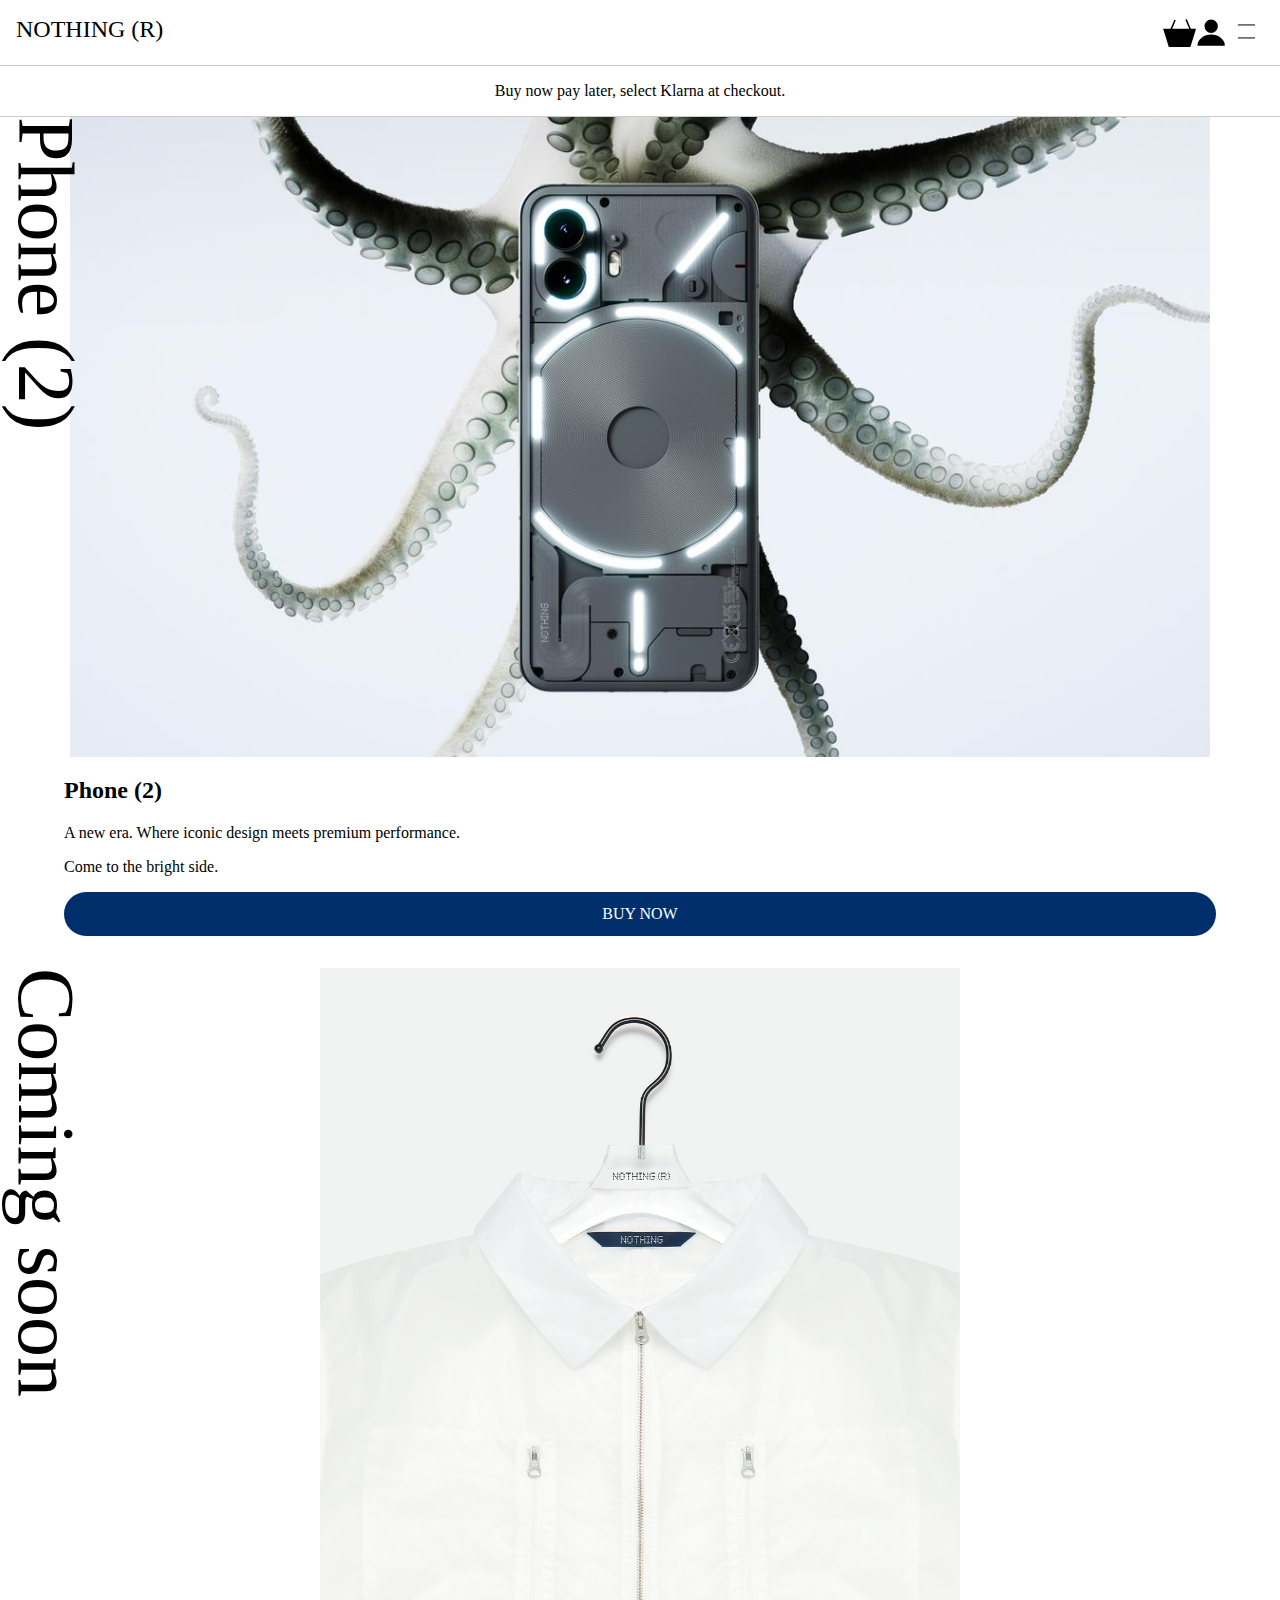
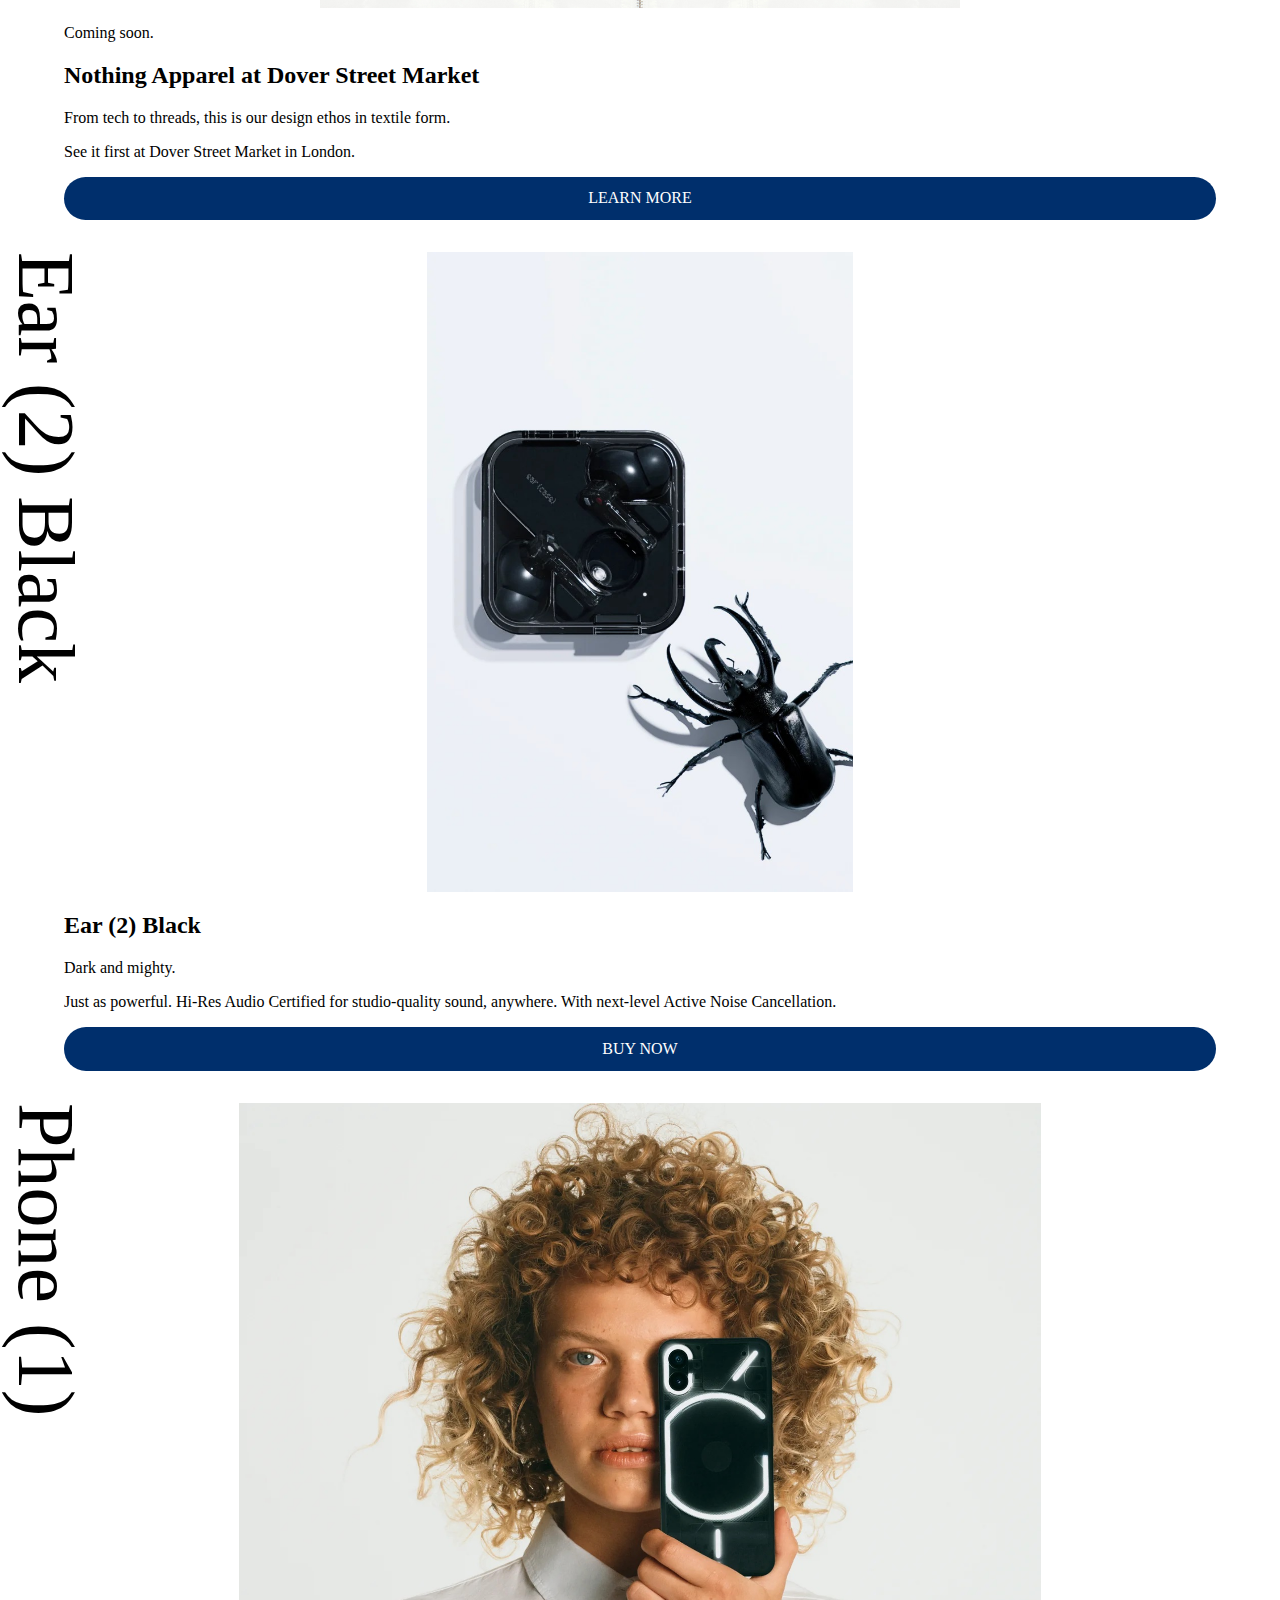
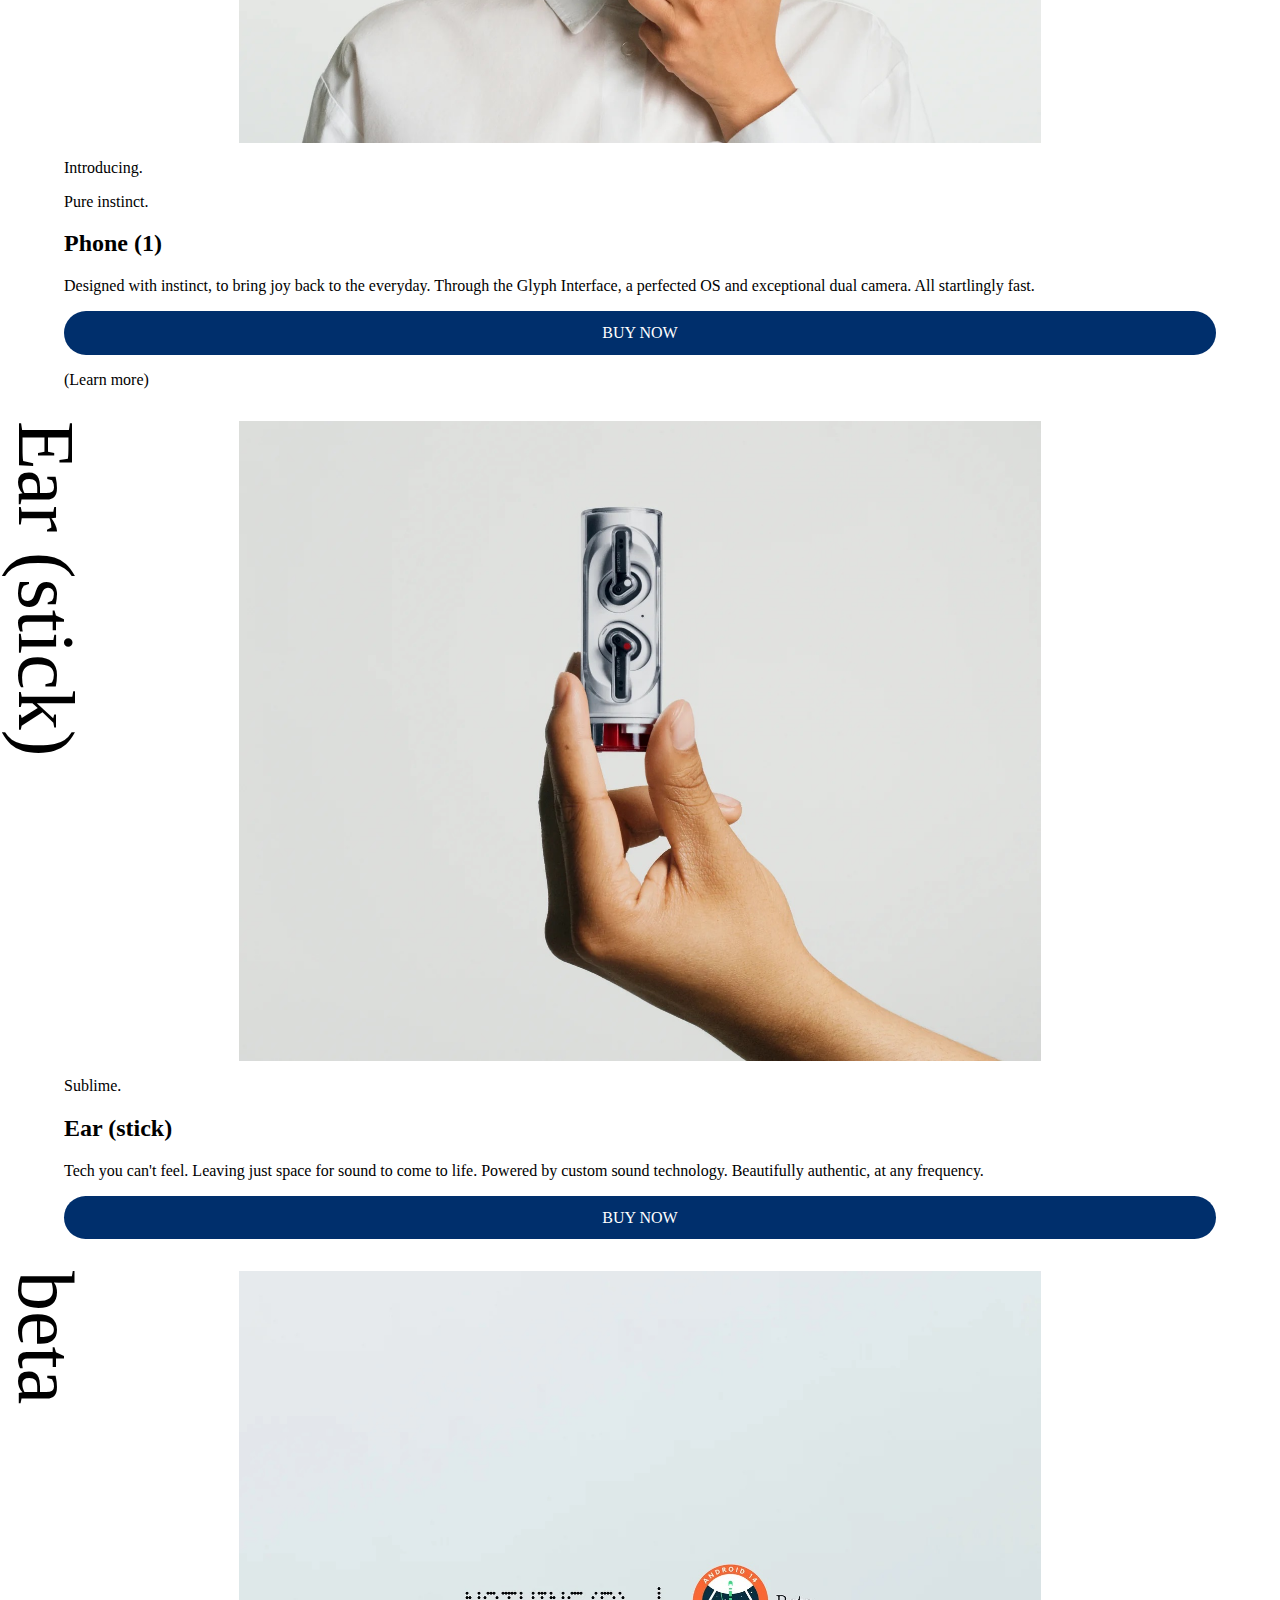
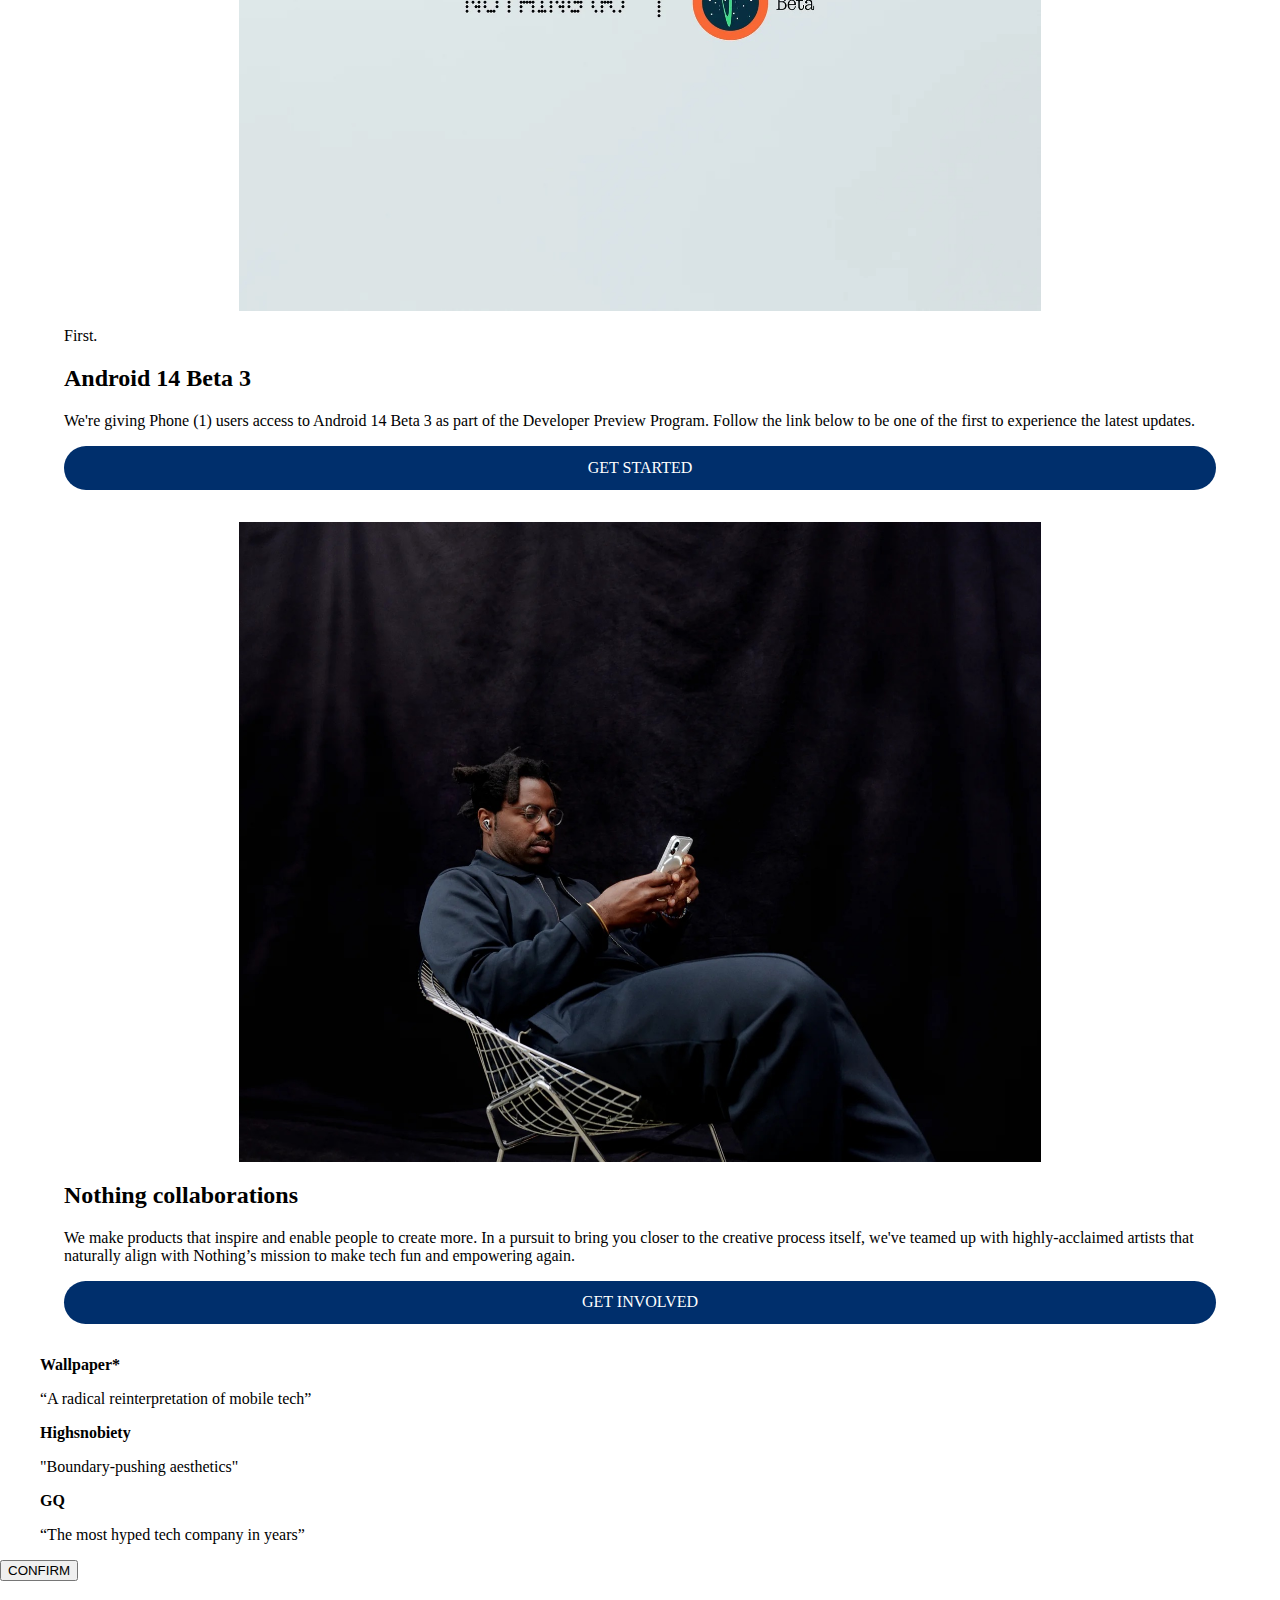
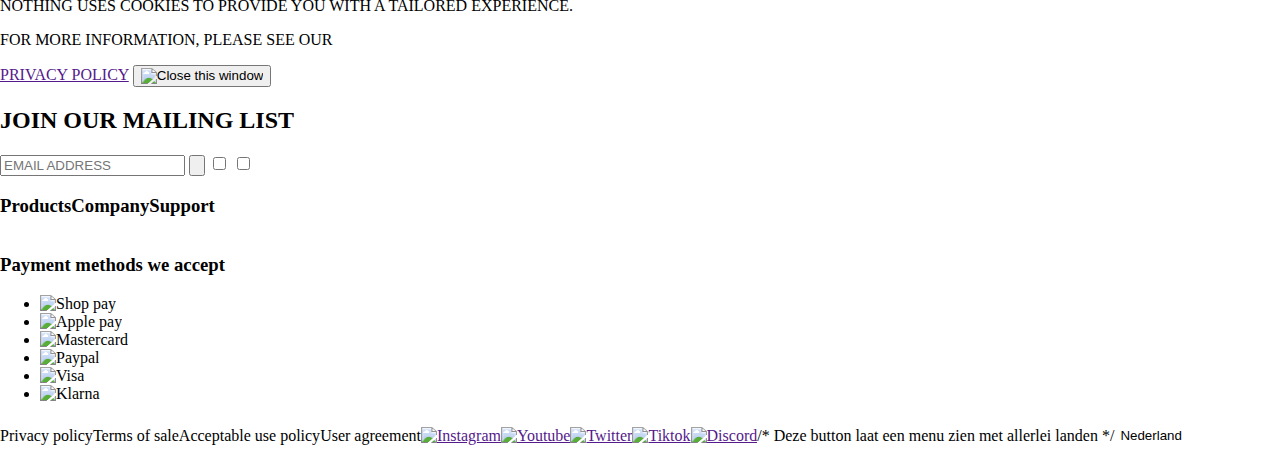
==== index.html @ 3b3255e8 "Add files via upload" ====
<!DOCTYPE html>
<html lang="en">
	
<head>
	<meta charset="UTF-8">
	<meta name="author" content="Felix Nierman">
	<meta name="viewport" content="width=device-width, initial-scale=1">
	
	<title>Nothing FED Project</title>
	
	<link href="styles/style.css" rel="stylesheet">
	<link rel="icon" type="image/svg+xml" href="images/favicon.svg">
</head>
<header>
	<!-- Kan verschillende navjes maken voor de verschillende a'tjes -->
	<h1>NOTHING (R)</h1>
	<nav>
		<!-- je kan in een h1 een img zetten. zet de alt Homepagina van Nothing -->
		
		<a><svg xmlns="http://www.w3.org/2000/svg"><g stroke="#000" stroke-width="1.5"><path d="m26.8206 27.3565 5.2376-16.7608h-30.90195l5.23762 16.7608z"></path><path d="m12.0775.93459-4.19012 9.95171"></path><path d="m23.0775.35252 4.19 9.95178"></path></g></svg></a>
		<a><svg xmlns="http://www.w3.org/2000/svg"><g stroke="#000" stroke-width="1.5"><path d="m14.1563 16.2843c7.114 0 12.881 4.8681 12.881 9.7361h-25.76191c0-4.868 5.76698-9.7361 12.88091-9.7361z"></path><ellipse cx="14.1557" cy="7.2445" rx="5.895" ry="5.89502"></ellipse></g></svg></a>
		
		<button>
			<svg xmlns="http://www.w3.org/2000/svg"><path d="m.892578.939453h17.607422" stroke="#000"></path></svg>
			<svg xmlns="http://www.w3.org/2000/svg"><path d="m.892578.939453h17.607422" stroke="#000"></path></svg>
		</button>

		<ul>
			<li>
				<a href="">phone</a>
				<button><img alt="Dropdown" src=""></button>
			</li>
				<!-- wordt pas laten zien als de button aangeklikt is -->
				<!-- dropdown hoeft niet, alleen als je het wilt en tijd hebt. Hij gaat niet de websites naast elkaar zetten -->
				<li> 
					<a href="">phone (2)</a>
					<p>NEW</p>
				</li>
					<!-- deze springt uit als een soort h3  -->
					<li>
						<a href="">case</a>
					</li>
			<li>
				<a href="">audio</a>
				<button><img alt="Dropdown" src=""></button>
			</li>
			<li>
				<a href="">store</a>
			</li>
			<li>
				<a href="">community</a>
			</li>
			<li>
				<a href="">support</a>
			</li>
		</ul>
	</nav>
</header>
<body>
	<p>Buy now pay later, select Klarna at checkout.</p>	<!-- dit blijft bovenaan in de pagina staan -->
	<section>		
		<article>
			<div>
				<p>Phone (2)</p>
				<img src="/images/Phone_2.jpg" alt="Picture of Phone 2 with an octopus behind it">
			</div>
			<div>
				<h2>Phone (2)</h2>
				<p>A new era. Where iconic design meets premium performance.</p>
				<p>Come to the bright side.</p>
				<a href="">BUY NOW</a>
			</div>
		</article>
		
		<article>
			<div>
				<p>Coming soon</p>
				<img src="/images/nothingapparel.jpeg" alt="">
			</div>

			<div>
				<p>Coming soon.</p>
				<h2>Nothing Apparel at Dover Street Market</h2>
				<p>From tech to threads, this is our design ethos in textile form.</p>
				<p>See it first at Dover Street Market in London.</p>
				<a href="">LEARN MORE</a>
			</div>
		</article>
		
		<article>
			<div>
				<p>Ear (2) Black</p>
				<img src="/images/nothingbeetle.jpg" alt="">
			</div>

			<div>
				<h2>Ear (2) Black</h2>
				<p>Dark and mighty.</p>
				<p>Just as powerful. Hi-Res Audio Certified for studio-quality sound, anywhere. With next-level Active Noise Cancellation.</p>
				<a href="">BUY NOW</a>
			</div>
		</article>
		
		<article>
			<div>
				<p>Phone (1)</p>
				<img src="/images/phone1.jpg" alt="">
			</div>

			<div>
				<p>Introducing.</p>
				<p>Pure instinct.</p>
				<h2>Phone (1)</h2>
				<p>Designed with instinct, to bring joy back to the everyday. Through the Glyph Interface, a perfected OS and exceptional dual camera. All startlingly fast.</p>
				<a href="">BUY NOW</a>
				<p>(Learn more)</p>
			</div>
		</article>
		
		<article>
			<div>
				<p>Ear (stick)</p>
				<img src="/images/earstick.jpg" alt="">
			</div>

			<div>
				<p>Sublime.</p>
				<h2>Ear (stick)</h2>
				<p>Tech you can't feel. Leaving just space for sound to come to life. Powered by custom sound technology. Beautifully authentic, at any frequency.</p>
				<a href="">BUY NOW</a>
			</div>
		</article>
		
		<article>
			<div>
				<p>beta</p>
				<img src="/images/nothingbeta.jpg" alt="">
			</div>

			<div>
				<p>First.</p>
				<h2>Android 14 Beta 3</h2>
				<p>We're giving Phone (1) users access to Android 14 Beta 3 as part of the Developer Preview Program. Follow the link below to be one of the first to experience the latest updates.</p>
				<a href="">GET STARTED</a>
			</div>
		</article>
		
		<article>
			<div>
				<p>collaborations</p>
				<img src="/images/nothingcollaborations.jpg" alt="">
			</div>

			<div>
				<h2>Nothing collaborations</h2>
				<p>We make products that inspire and enable people to create more. In a pursuit to bring you closer to the creative process itself, we've teamed up with highly-acclaimed artists that naturally align with Nothing’s mission to make tech fun and empowering again.</p>
				<a href="">GET INVOLVED</a>
			</div>
		</article>
	</section>

	<section>	
		<ul> 
			<li>
				<p>Wallpaper*</p>
				<p>“A radical reinterpretation of mobile tech”</p>
			</li>
			<li>
				<p>Highsnobiety</p>
				<p>"Boundary-pushing aesthetics"</p>
			</li>
			<li>
				<p>GQ</p>
				<p>“The most hyped tech company in years”</p>
			</li>
		</ul>
	</section>

	<!-- pop-up voor cookies  -->
	<section>
		<button type="Confirm">CONFIRM</button>
		<p>NOTHING USES COOKIES TO PROVIDE YOU WITH A TAILORED EXPERIENCE.</p>
		<p>FOR MORE INFORMATION, PLEASE SEE OUR</p>
		<a href="">PRIVACY POLICY</a>
		<button><img alt="Close this window" src=""></button>
	</section>
	
	<footer>
		<h2>JOIN OUR MAILING LIST</h2>
		<forum>
			<input type="text" placeholder="EMAIL ADDRESS">
			<button>
				<img src="">
			</button>
		</forum>
		<input type="checkbox" value="YOU HAVE READ AND AGREE TO THE TERMS IN OUR PRIVACY POLICY.">
		<input type="checkbox" value="YOU CONSENT TO RECEIVING NOTHING MARKETING COMMUNICATIONS.">

		<nav>
			<h3>Products</h3>
			<ul>
				<li>
					<a href="">Phone (2)</a>
				</li>
				<li>
					<a href="">Phone (1)</a>
				</li>
				<li>
					<a href="">Ear (2)</a>
				</li>
				<li>
					<a href="">Ear (stick)</a>
				</li>
				<li>
					<a href="">Accessories</a>
				</li>
			</ul>
	
			<h3>Company</h3>
			<ul>
				<li>
					<a href="">About us</a>
				</li>
				<li>
					<a href="">Careers</a>
				</li>
				<li>
					<a href="">Community</a>
				</li>
				<li>
					<a href="">News room</a>
				</li>
				<li>
					<a href="">Student program</a>
				</li>
				<li>
					<a href="">Sustainability</a>
				</li>
				<li>
					<a href="">Business enquiry</a>
				</li>
				<li>
					<a href="">Press contact</a>
				</li>
			</ul>
	
			<h3>Support</h3>
			<ul>
				<li>
					<a href="">Support centre</a>
				</li>
				<li>
					<a href="">Contact us</a>
				</li>
				<li>
					<a href="">Find a store</a>
				</li>
			</ul>
		</nav>
			<h3>Payment methods we accept</h3>
			<ul>
				<li>
					<img alt="Shop pay" src="">
				</li>
				<li>
					<img alt="Apple pay" src="">
				</li>
				<li>
					<img alt="Mastercard" src="">
				</li>
				<li>
					<img alt="Paypal" src="">
				</li>
				<li>
					<img alt="Visa" src="">
				</li>
				<li>
					<img alt="Klarna" src="">
				</li>
			</ul>
		<nav>
			<a>Privacy policy</a>
			<a>Terms of sale</a>
			<a>Acceptable use policy</a>
			<a>User agreement</a>

		<!-- Socials -->
			<a href=""><img alt="Instagram" src=""></a>
			<a href=""><img alt="Youtube" src=""></a>
			<a href=""><img alt="Twitter" src=""></a>
			<a href=""><img alt="Tiktok" src=""></a>
			<a href=""><img alt="Discord" src=""></a>

			/* Deze button laat een menu zien met allerlei landen */
			<button>Nederland</button>
		</nav>
		
	</footer>
	<script defer src="scripts/script.js"></script>
</body>
	
</html>
---- styles/style.css ----
/**************/
/* CSS REMEDY */
/**************/
*, *::after, *::before {
  box-sizing:border-box;  
}






/*********************/
/* CUSTOM PROPERTIES */
/*********************/
:root {
	/* startje */
	--color-text:#111;
	--color-background:#eee;
}





/****************/
/* JOUW STYLING */
/****************/

/* jouw code */
header {
	display: flex;
	border-bottom: solid rgba(0,0,0,0.2) 1px;
	padding: 1em 1em;
}

nav {
	display: flex;
	align-items: center;

}

h1 {
	font-family: "Ndot";
	font-size: 1.5em;
	font-weight: 100;
	margin: 0 auto 0 0;
	
}

nav a {
	display: flex;
}

nav a svg{
	width: 34px;
	height: 28px;
}

nav button:nth-of-type(1) {
	height: 2.5em;
	width: 2.5em;
	position: relative;
	border: none;
	background-color: transparent;
	display: flex;
	justify-content: center;
	flex-direction: column;
	gap: .7em;
}

nav button svg{
	width: 1.4em;
	height: .3em;
}

nav ul {
	display: none;
}

body {
	margin: 0;
	padding: 0;
	font-family: "Ntype 82 Mono";
}

/* > betekent direct-child-combinator */
body > p:first-of-type {
	text-align: center;
	position: sticky;
	top: 0;
	background-color: white;
	z-index: 1;
	padding: 1em 0;
	margin: 0;
	border-bottom: solid rgba(0,0,0,0.2) 1px;

}


footer {
	overflow: scroll;
}

div:first-of-type {
	position: relative;
	overflow: hidden;
	
	display: flex;
	justify-content: center;
}

div:nth-of-type(2) {
	width: 90%;
	margin: auto auto 2em auto ;
}

div:first-of-type p {
	font-family: "Ndot";
	font-weight: 500;
	font-size: 5em;
	writing-mode: vertical-rl;


	position: absolute;
	left: 0;
	height: max-content;
	margin: 0;
}

article:last-of-type div:first-of-type p {
	color: white;
}

div img {
	height: 40em;
}

article a {
	display: flex;
	justify-content: center;
	align-content: center;

	background-color: #002F6C;
	color: white;

	border-radius: 3em;
	padding: .8em;

	text-decoration: none;
	width: 100%;
}

section:nth-of-type(2) ul li{
	list-style: none;
}

section:nth-of-type(2) ul li p:first-of-type{
	font-weight: bold;
}
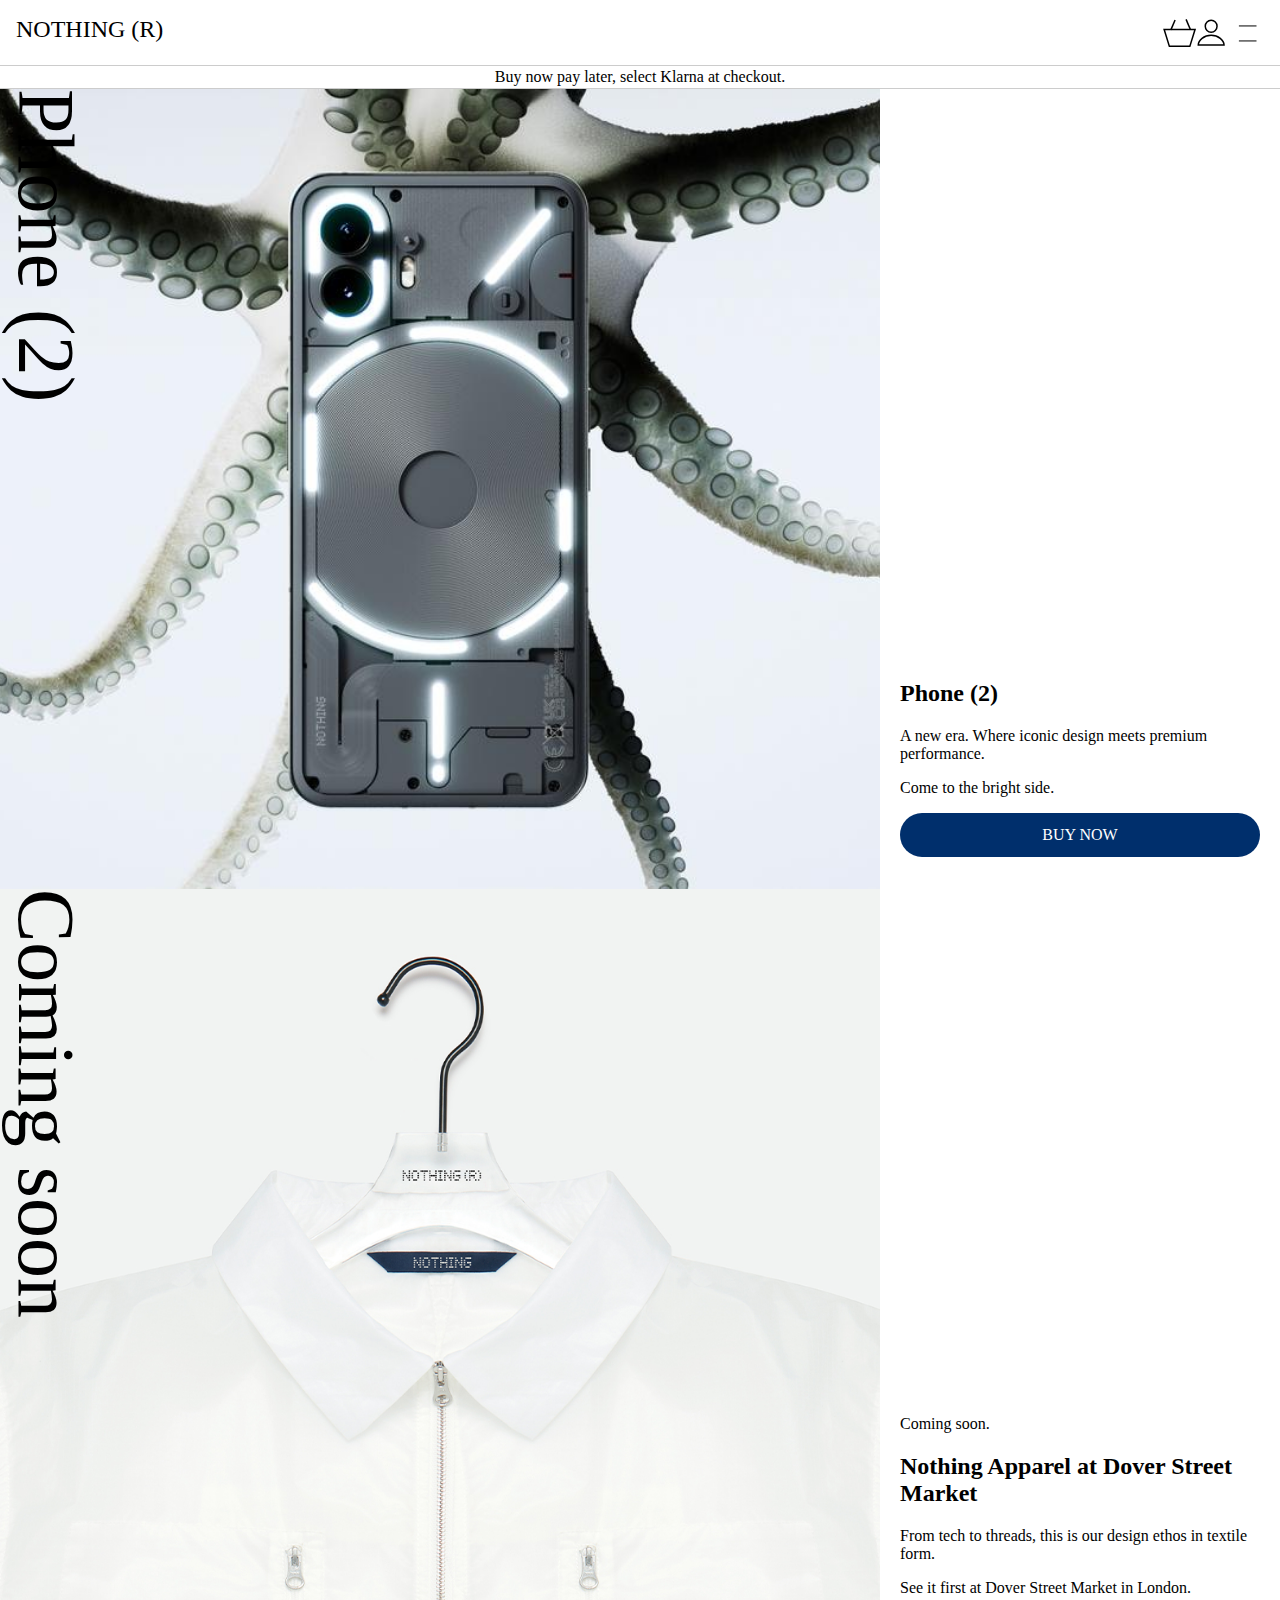
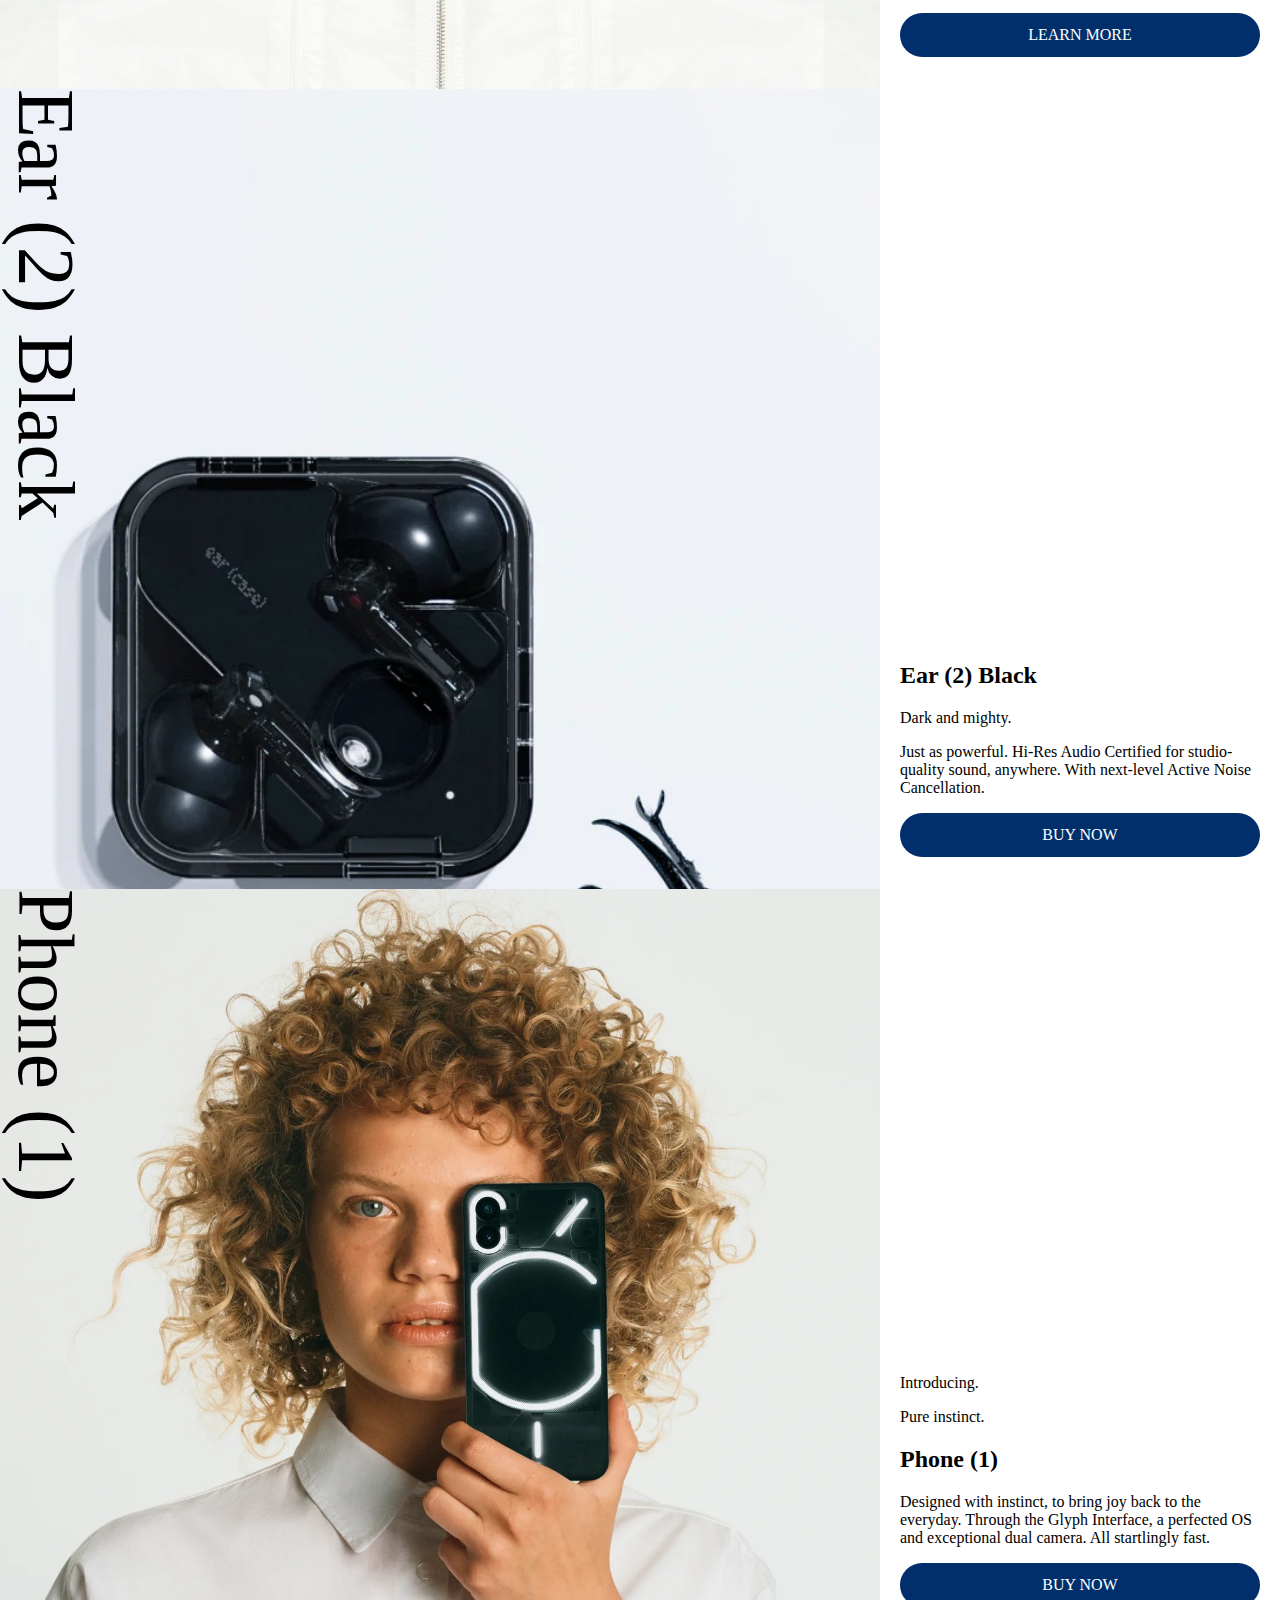
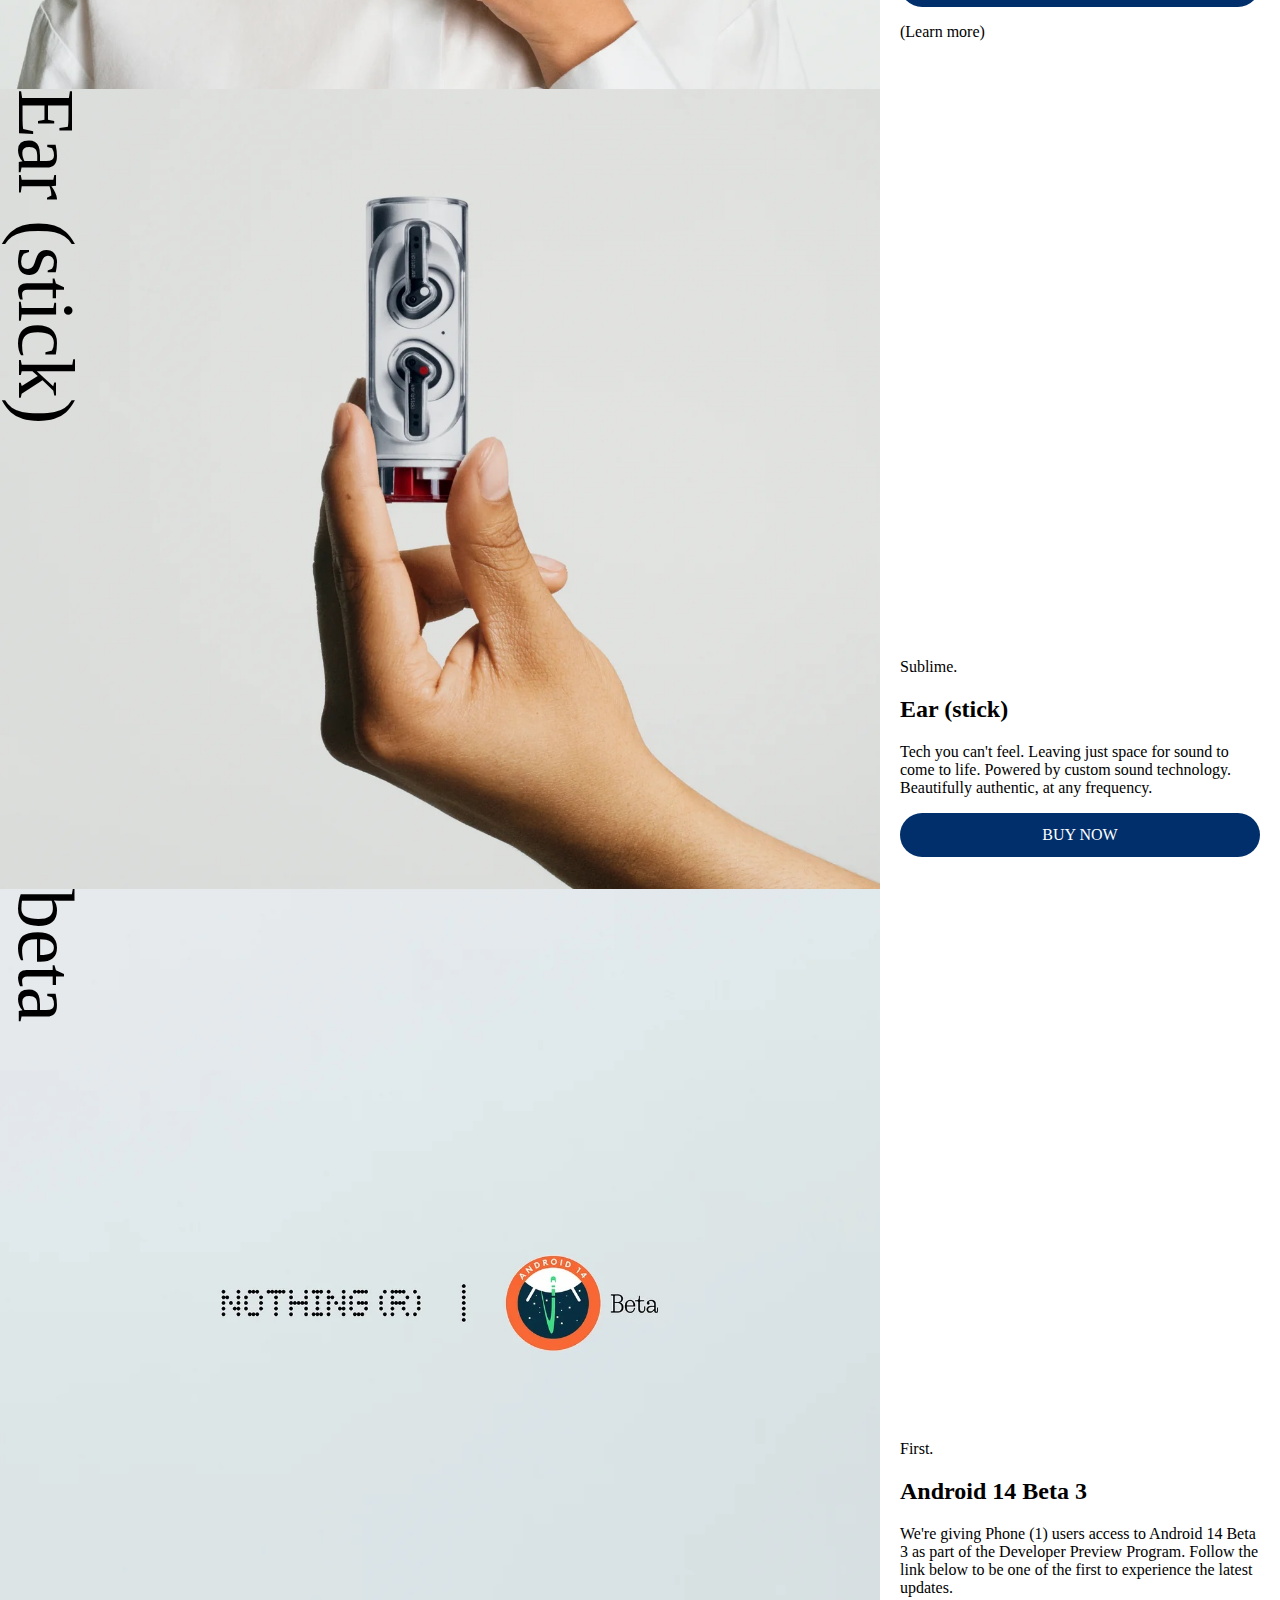
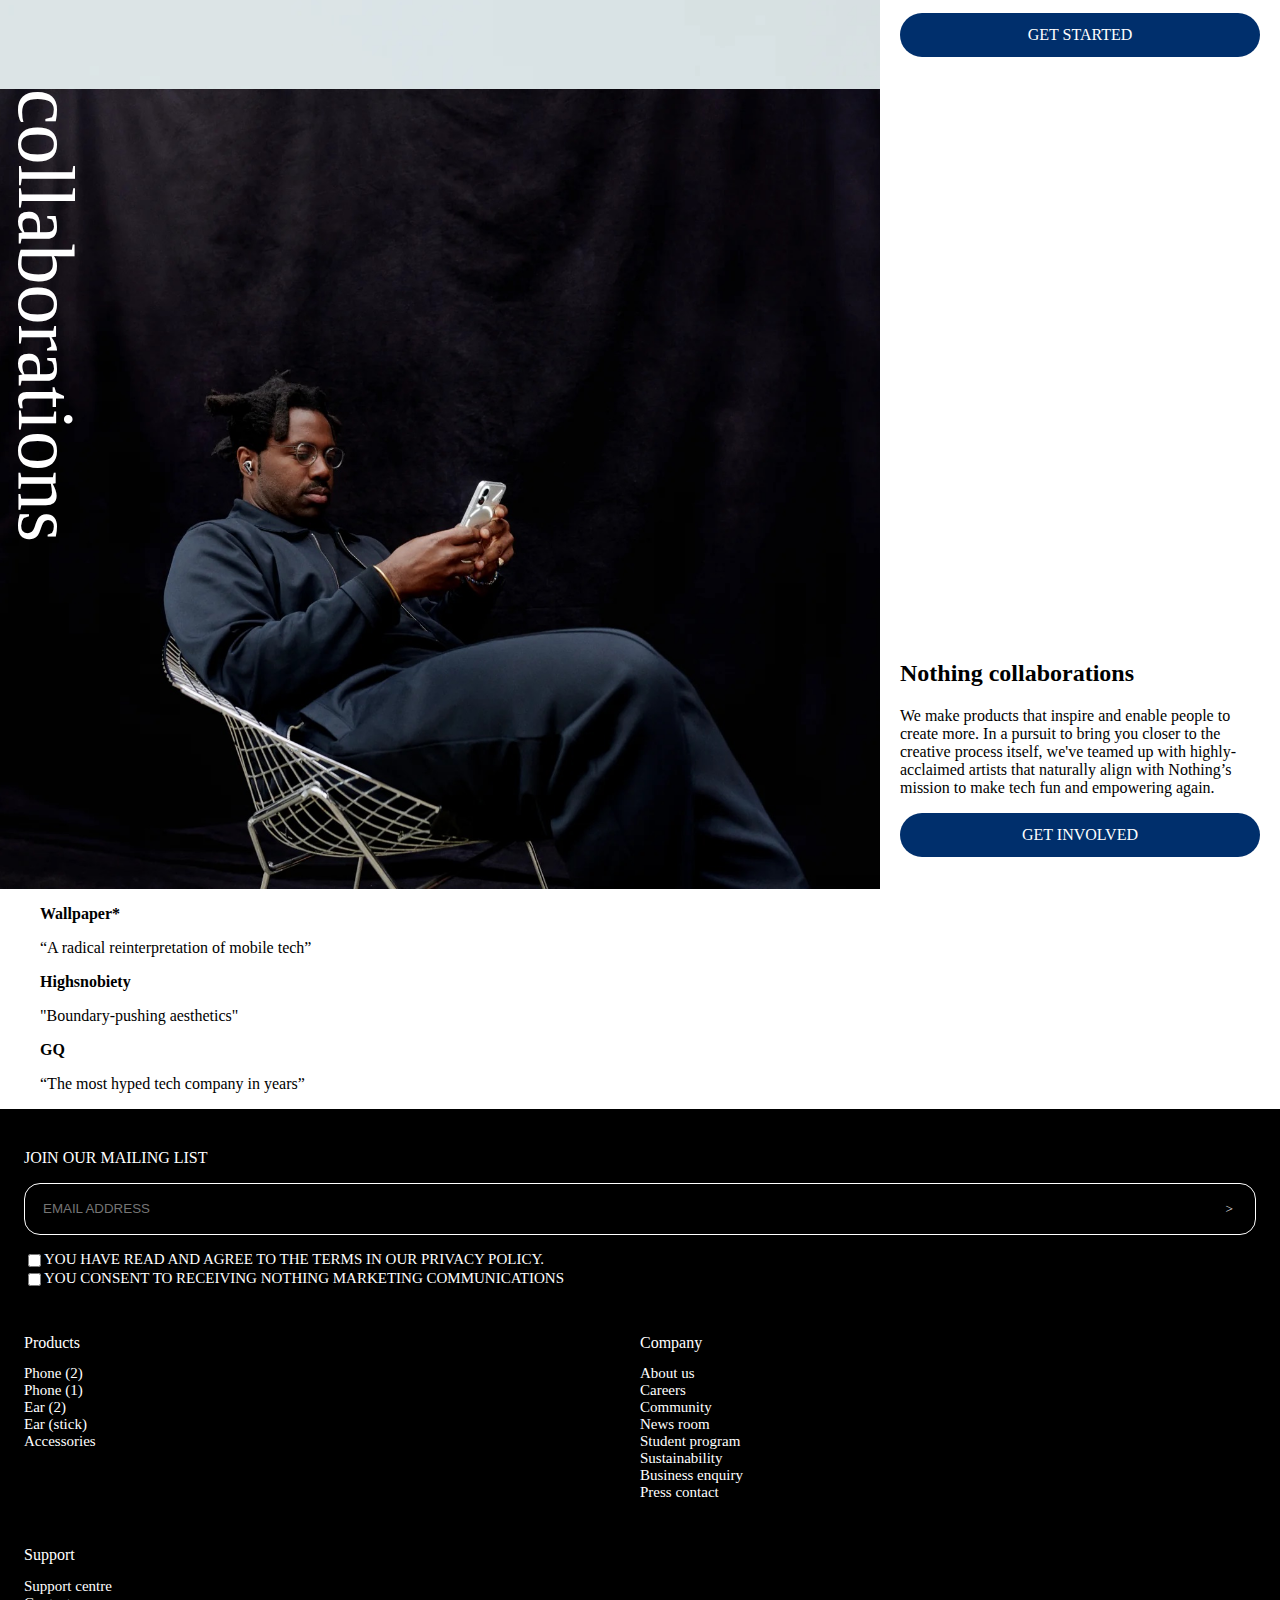
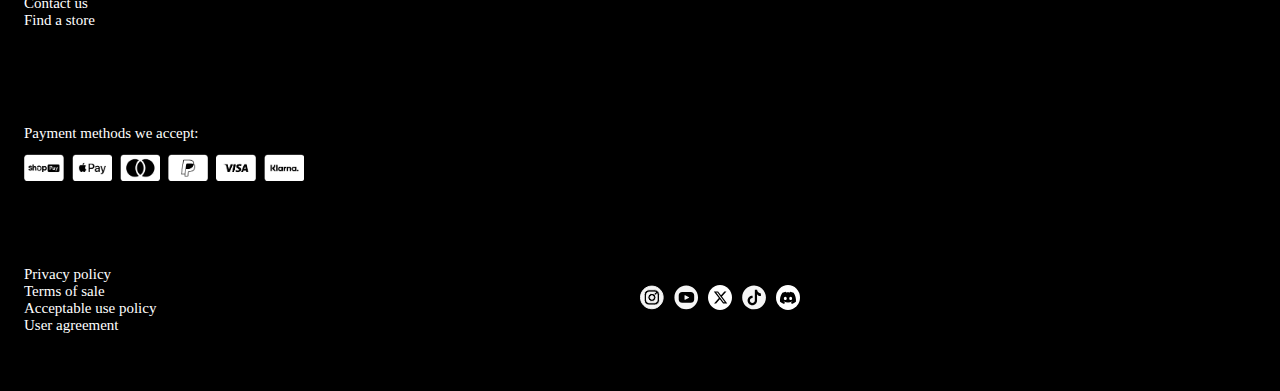
==== commit 0e257fbe: "Add files via upload" ====
--- a/index.html
+++ b/index.html
@@ -17,32 +17,21 @@
 	<nav>
 		<!-- je kan in een h1 een img zetten. zet de alt Homepagina van Nothing -->
 		
-		<a><svg xmlns="http://www.w3.org/2000/svg"><g stroke="#000" stroke-width="1.5"><path d="m26.8206 27.3565 5.2376-16.7608h-30.90195l5.23762 16.7608z"></path><path d="m12.0775.93459-4.19012 9.95171"></path><path d="m23.0775.35252 4.19 9.95178"></path></g></svg></a>
-		<a><svg xmlns="http://www.w3.org/2000/svg"><g stroke="#000" stroke-width="1.5"><path d="m14.1563 16.2843c7.114 0 12.881 4.8681 12.881 9.7361h-25.76191c0-4.868 5.76698-9.7361 12.88091-9.7361z"></path><ellipse cx="14.1557" cy="7.2445" rx="5.895" ry="5.89502"></ellipse></g></svg></a>
+		<a href=""><svg xmlns="http://www.w3.org/2000/svg"><g stroke="#000" stroke-width="1.5"><path d="m26.8206 27.3565 5.2376-16.7608h-30.90195l5.23762 16.7608z"></path><path d="m12.0775.93459-4.19012 9.95171"></path><path d="m23.0775.35252 4.19 9.95178"></path></g></svg></a>
+		<a href=""><svg xmlns="http://www.w3.org/2000/svg"><g stroke="#000" stroke-width="1.5"><path d="m14.1563 16.2843c7.114 0 12.881 4.8681 12.881 9.7361h-25.76191c0-4.868 5.76698-9.7361 12.88091-9.7361z"></path><ellipse cx="14.1557" cy="7.2445" rx="5.895" ry="5.89502"></ellipse></g></svg></a>
 		
 		<button>
 			<svg xmlns="http://www.w3.org/2000/svg"><path d="m.892578.939453h17.607422" stroke="#000"></path></svg>
 			<svg xmlns="http://www.w3.org/2000/svg"><path d="m.892578.939453h17.607422" stroke="#000"></path></svg>
 		</button>
-
+	</nav>
+	<nav>
 		<ul>
 			<li>
 				<a href="">phone</a>
-				<button><img alt="Dropdown" src=""></button>
-			</li>
-				<!-- wordt pas laten zien als de button aangeklikt is -->
-				<!-- dropdown hoeft niet, alleen als je het wilt en tijd hebt. Hij gaat niet de websites naast elkaar zetten -->
-				<li> 
-					<a href="">phone (2)</a>
-					<p>NEW</p>
-				</li>
-					<!-- deze springt uit als een soort h3  -->
-					<li>
-						<a href="">case</a>
-					</li>
+			</li>
 			<li>
 				<a href="">audio</a>
-				<button><img alt="Dropdown" src=""></button>
 			</li>
 			<li>
 				<a href="">store</a>
@@ -59,10 +48,10 @@
 <body>
 	<p>Buy now pay later, select Klarna at checkout.</p>	<!-- dit blijft bovenaan in de pagina staan -->
 	<section>		
-		<article>
+		<section>
 			<div>
 				<p>Phone (2)</p>
-				<img src="/images/Phone_2.jpg" alt="Picture of Phone 2 with an octopus behind it">
+				<img src="./images/Phone_2.jpg" alt="Picture of Phone 2 with an octopus behind it">
 			</div>
 			<div>
 				<h2>Phone (2)</h2>
@@ -70,12 +59,12 @@
 				<p>Come to the bright side.</p>
 				<a href="">BUY NOW</a>
 			</div>
-		</article>
-		
-		<article>
+		</section>
+
+		<section>
 			<div>
 				<p>Coming soon</p>
-				<img src="/images/nothingapparel.jpeg" alt="">
+				<img src="./images/nothingapparel.jpeg" alt="">
 			</div>
 
 			<div>
@@ -85,26 +74,27 @@
 				<p>See it first at Dover Street Market in London.</p>
 				<a href="">LEARN MORE</a>
 			</div>
-		</article>
-		
-		<article>
+		</section>
+		
+		<section>
 			<div>
 				<p>Ear (2) Black</p>
-				<img src="/images/nothingbeetle.jpg" alt="">
+				<img src="./images/nothingbeetle.jpg" alt="">
 			</div>
 
 			<div>
 				<h2>Ear (2) Black</h2>
 				<p>Dark and mighty.</p>
 				<p>Just as powerful. Hi-Res Audio Certified for studio-quality sound, anywhere. With next-level Active Noise Cancellation.</p>
-				<a href="">BUY NOW</a>
-			</div>
-		</article>
-		
-		<article>
+				<a href="#">BUY NOW</a>
+				<!-- # herlaad de pagina  -->
+			</div>
+		</section>
+		
+		<section>
 			<div>
 				<p>Phone (1)</p>
-				<img src="/images/phone1.jpg" alt="">
+				<img src="./images/phone1.jpg" alt="">
 			</div>
 
 			<div>
@@ -115,12 +105,12 @@
 				<a href="">BUY NOW</a>
 				<p>(Learn more)</p>
 			</div>
-		</article>
-		
-		<article>
+		</section>
+		
+		<section>
 			<div>
 				<p>Ear (stick)</p>
-				<img src="/images/earstick.jpg" alt="">
+				<img src="./images/earstick.jpg" alt="">
 			</div>
 
 			<div>
@@ -129,12 +119,12 @@
 				<p>Tech you can't feel. Leaving just space for sound to come to life. Powered by custom sound technology. Beautifully authentic, at any frequency.</p>
 				<a href="">BUY NOW</a>
 			</div>
-		</article>
-		
-		<article>
+		</section>
+		
+		<section>
 			<div>
 				<p>beta</p>
-				<img src="/images/nothingbeta.jpg" alt="">
+				<img src="./images/nothingbeta.jpg" alt="">
 			</div>
 
 			<div>
@@ -143,12 +133,12 @@
 				<p>We're giving Phone (1) users access to Android 14 Beta 3 as part of the Developer Preview Program. Follow the link below to be one of the first to experience the latest updates.</p>
 				<a href="">GET STARTED</a>
 			</div>
-		</article>
-		
-		<article>
+		</section>
+		
+		<section>
 			<div>
 				<p>collaborations</p>
-				<img src="/images/nothingcollaborations.jpg" alt="">
+				<img src="./images/nothingcollaborations.jpg" alt="">
 			</div>
 
 			<div>
@@ -156,7 +146,7 @@
 				<p>We make products that inspire and enable people to create more. In a pursuit to bring you closer to the creative process itself, we've teamed up with highly-acclaimed artists that naturally align with Nothing’s mission to make tech fun and empowering again.</p>
 				<a href="">GET INVOLVED</a>
 			</div>
-		</article>
+		</section>
 	</section>
 
 	<section>	
@@ -175,128 +165,133 @@
 			</li>
 		</ul>
 	</section>
-
-	<!-- pop-up voor cookies  -->
-	<section>
-		<button type="Confirm">CONFIRM</button>
-		<p>NOTHING USES COOKIES TO PROVIDE YOU WITH A TAILORED EXPERIENCE.</p>
-		<p>FOR MORE INFORMATION, PLEASE SEE OUR</p>
-		<a href="">PRIVACY POLICY</a>
-		<button><img alt="Close this window" src=""></button>
-	</section>
 	
 	<footer>
-		<h2>JOIN OUR MAILING LIST</h2>
+
+		<p>JOIN OUR MAILING LIST</p>
 		<forum>
-			<input type="text" placeholder="EMAIL ADDRESS">
-			<button>
-				<img src="">
-			</button>
+			<div>
+				<input type="text" placeholder="EMAIL ADDRESS">
+				<button>></button>
+			</div>
 		</forum>
-		<input type="checkbox" value="YOU HAVE READ AND AGREE TO THE TERMS IN OUR PRIVACY POLICY.">
-		<input type="checkbox" value="YOU CONSENT TO RECEIVING NOTHING MARKETING COMMUNICATIONS.">
-
+		<!-- vraag of for goed is  -->
+		<div>
+			<input type="checkbox"><label for="privacy policy">YOU HAVE READ AND AGREE TO THE TERMS IN OUR PRIVACY POLICY.</label>
+		</div>
+		<div>
+			<input type="checkbox"><label for="marketing">YOU CONSENT TO RECEIVING NOTHING MARKETING COMMUNICATIONS</label>
+		</div>
 		<nav>
-			<h3>Products</h3>
+			<div>
+				<h2>Products</h2>
+				<ul>
+					<li>
+						<a href="">Phone (2)</a>
+					</li>
+					<li>
+						<a href="">Phone (1)</a>
+					</li>
+					<li>
+						<a href="">Ear (2)</a>
+					</li>
+					<li>
+						<a href="">Ear (stick)</a>
+					</li>
+					<li>
+						<a href="">Accessories</a>
+					</li>
+				</ul>
+			</div>
+
+			<div>
+				<h2>Company</h2>
+				<ul>
+					<li>
+						<a href="">About us</a>
+					</li>
+					<li>
+						<a href="">Careers</a>
+					</li>
+					<li>
+						<a href="">Community</a>
+					</li>
+					<li>
+						<a href="">News room</a>
+					</li>
+					<li>
+						<a href="">Student program</a>
+					</li>
+					<li>
+						<a href="">Sustainability</a>
+					</li>
+					<li>
+						<a href="">Business enquiry</a>
+					</li>
+					<li>
+						<a href="">Press contact</a>
+					</li>
+				</ul>
+			</div>
+			
+			<div>
+				<h2>Support</h2>
+				<ul>
+					<li>
+						<a href="">Support centre</a>
+					</li>
+					<li>
+						<a href="">Contact us</a>
+					</li>
+					<li>
+						<a href="">Find a store</a>
+					</li>
+				</ul>
+			</div>
+		</nav>
+			<h2>Payment methods we accept:</h2>
 			<ul>
 				<li>
-					<a href="">Phone (2)</a>
-				</li>
-				<li>
-					<a href="">Phone (1)</a>
-				</li>
-				<li>
-					<a href="">Ear (2)</a>
-				</li>
-				<li>
-					<a href="">Ear (stick)</a>
-				</li>
-				<li>
-					<a href="">Accessories</a>
-				</li>
-			</ul>
-	
-			<h3>Company</h3>
-			<ul>
-				<li>
-					<a href="">About us</a>
-				</li>
-				<li>
-					<a href="">Careers</a>
-				</li>
-				<li>
-					<a href="">Community</a>
-				</li>
-				<li>
-					<a href="">News room</a>
-				</li>
-				<li>
-					<a href="">Student program</a>
-				</li>
-				<li>
-					<a href="">Sustainability</a>
-				</li>
-				<li>
-					<a href="">Business enquiry</a>
-				</li>
-				<li>
-					<a href="">Press contact</a>
-				</li>
-			</ul>
-	
-			<h3>Support</h3>
-			<ul>
-				<li>
-					<a href="">Support centre</a>
-				</li>
-				<li>
-					<a href="">Contact us</a>
-				</li>
-				<li>
-					<a href="">Find a store</a>
-				</li>
-			</ul>
-		</nav>
-			<h3>Payment methods we accept</h3>
-			<ul>
-				<li>
-					<img alt="Shop pay" src="">
-				</li>
-				<li>
-					<img alt="Apple pay" src="">
-				</li>
-				<li>
-					<img alt="Mastercard" src="">
-				</li>
-				<li>
-					<img alt="Paypal" src="">
-				</li>
-				<li>
-					<img alt="Visa" src="">
-				</li>
-				<li>
-					<img alt="Klarna" src="">
+					<img alt="Shop pay" src="./images/shopPay.png">
+				</li>
+				<li>
+					<img alt="Apple pay" src="./images/applePay.png">
+				</li>
+				<li>
+					<img alt="Mastercard" src="./images/mastercard.png">
+				</li>
+				<li>
+					<img alt="Paypal" src="./images/paypal.png">
+				</li>
+				<li>
+					<img alt="Visa" src="./images/visa.png">
+				</li>
+				<li>
+					<img alt="Klarna" src="./images/klarna.png">
 				</li>
 			</ul>
 		<nav>
+			<div>
 			<a>Privacy policy</a>
 			<a>Terms of sale</a>
 			<a>Acceptable use policy</a>
 			<a>User agreement</a>
+		</div>
 
 		<!-- Socials -->
-			<a href=""><img alt="Instagram" src=""></a>
-			<a href=""><img alt="Youtube" src=""></a>
-			<a href=""><img alt="Twitter" src=""></a>
-			<a href=""><img alt="Tiktok" src=""></a>
-			<a href=""><img alt="Discord" src=""></a>
-
-			/* Deze button laat een menu zien met allerlei landen */
+		<div>
+			<a href="#"><svg><g fill="#f5f5f5" stroke="#f5f5f5"><path d="m10.1438 12.4257c0-.9704.7883-1.7587 1.7587-1.7587.9705 0 1.7588.7883 1.7588 1.7587s-.7883 1.7588-1.7588 1.7588c-.9704 0-1.7587-.7884-1.7587-1.7588z"></path><path d="m8.98265 7.1123h5.71785c.3594 0 .701.07758 1.0089.21688-.0259-.00151-.0521-.00227-.0784-.00227-.7378 0-1.3382.60031-1.3382 1.33814 0 .24471.0658.47453.1808.67235-.6987-.58304-1.597-.9344-2.5752-.9344-2.21879 0-4.0266 1.8078-4.0266 4.0266 0 2.2185 1.80393 4.0266 4.0266 4.0266 2.2188 0 4.0266-1.8078 4.0266-4.0266 0-.9903-.3601-1.8987-.9561-2.60105.1949.11109.4207.17465.6621.17465.7378 0 1.3381-.60032 1.3381-1.33815 0-.01247-.0001-.02491-.0005-.03731.1203.28948.1867.60679.1867.93938v5.71788c0 1.354-1.1008 2.4548-2.4548 2.4548h-5.71785c-1.35398 0-2.45482-1.1008-2.45482-2.4548v-5.71788c0-1.35398 1.10084-2.45482 2.45482-2.45482z"></path><path d="m.526123 12.4261c0-6.24792 5.067827-11.31575 11.315677-11.31575 6.2514 0 11.3158 5.06773 11.3158 11.31575 0 6.2479-5.0679 11.3157-11.3158 11.3157-6.24785 0-11.315677-5.0678-11.315677-11.3157zm14.174677 7.6597c2.648 0 4.8043-2.1517 4.8043-4.8008v-5.71786c0-2.65234-2.1561-4.80437-4.8043-4.80437h-5.71789c-2.64852 0-4.80437 2.15585-4.80437 4.80437v5.71786c0 2.6491 2.15639 4.8008 4.80437 4.8008z"></path></g></svg></a>
+			<a href="#"><svg><g fill="#f5f5f5"><path d="m14.9187 12.3301-3.7219-2.0243c-.1528-.0852-.6748.0249-.6748.1989v3.9492c0 .174.5185.2841.6712.2024l3.8889-1.9248c.1562-.0853-.0072-.3126-.1634-.4014z"></path><path d="m12.2339.610352c-6.52401 0-11.815687 5.291678-11.815687 11.815748 0 6.524 5.291677 11.8157 11.815687 11.8157 6.5241 0 11.8158-5.2917 11.8158-11.8157 0-6.52407-5.2882-11.815748-11.8158-11.815748zm7.9447 13.832948c0 1.8716-1.5165 3.3917-3.3917 3.3917h-8.66911c-1.87162 0-3.39165-1.5165-3.39165-3.3917v-4.0345c0-1.87158 1.51647-3.39161 3.39165-3.39161h8.66911c1.8716 0 3.3917 1.51648 3.3917 3.39161z"></path></g></svg></a>
+			<a href="#"><svg><g clip-path="url(#clip0_520_5)"><path d="M12 25C18.6274 25 24 19.4036 24 12.5C24 5.59644 18.6274 0 12 0C5.37258 0 0 5.59644 0 12.5C0 19.4036 5.37258 25 12 25Z" fill="white"></path><path d="M16.4023 6.40625H18.4707L13.9531 11.5684L19.2676 18.5938H15.1074L11.8467 14.334L8.12012 18.5938H6.04883L10.8799 13.0713L5.78516 6.40625H10.0508L12.9951 10.2998L16.4023 6.40625ZM15.6758 17.3574H16.8213L9.42676 7.57812H8.19629L15.6758 17.3574Z" fill="black"></path></g><defs><clipPath id="clip0_520_5"><rect width="24" height="25" fill="white"></rect></clipPath></defs></svg></a>
+			<a href="#"><svg><path d="m12.0715.610352c-6.55393 0-11.86984 5.315918-11.86984 11.869848 0 6.5539 5.31591 11.8698 11.86984 11.8698 6.5539 0 11.8698-5.3159 11.8698-11.8698 0-6.55393-5.3123-11.869848-11.8698-11.869848zm6.8322 10.385648c-.1284.0107-.2533.0178-.3818.0178-1.4021 0-2.7079-.7064-3.4749-1.87658v6.39338c0 2.6116-2.1157 4.7272-4.7273 4.7272-2.61154 0-4.7272-2.1156-4.7272-4.7272s2.11566-4.7272 4.7272-4.7272c.0999 0 .1963.0071.2926.0142v2.3297c-.0963-.0107-.1927-.0285-.2926-.0285-1.33073 0-2.41175 1.081-2.41175 2.4118s1.08102 2.4118 2.41175 2.4118c1.3308 0 2.5081-1.0489 2.5081-2.3833l.025-10.86013h2.2263c.2105 1.99793 1.8195 3.55702 3.8246 3.7033v2.58663z" fill="#f5f5f5"></path></svg></a>
+			<a href="#"><svg><ellipse cx="12" cy="12.5" fill="#fff" rx="12" ry="12.5"></ellipse><path d="m17.5781 7.66406c1.8047 2.67974 2.7071 5.68754 2.3789 9.16014 0 0 0 .0274-.0273.0274-1.2031.9023-2.5703 1.5859-4.0195 2.0234-.0274.0273-.0274 0-.0547 0-.3008-.4375-.5743-.875-.8203-1.3398 0-.0274 0-.0547.0273-.0821.4375-.164.8477-.3554 1.2578-.6015.0274 0 .0274-.0547 0-.0821-.082-.0547-.1641-.1093-.2461-.1914-.0273 0-.0273 0-.0547 0-2.5976 1.2031-5.4414 1.2031-8.06638 0-.02734 0-.05468 0-.05468 0-.08203.0821-.16406.1367-.2461.1914-.05468.0274-.02734.0821 0 .0821.38282.2461.82032.4375 1.25782.6015.02734.0274.02734.0547.02734.0821-.24609.4648-.51953.9023-.82031 1.3398-.02735 0-.05469.0273-.05469 0-1.44922-.4375-2.81641-1.1211-4.01953-2.0234-.02735 0-.02735-.0274-.02735-.0274-.27343-3.0078.30079-6.043 2.37891-9.16014h.02735c1.03906-.49218 2.13281-.82031 3.2539-1.01172.02734-.02734.05469 0 .05469 0 .16406.27344.30073.57422.41013.84766 1.2305-.19141 2.461-.19141 3.6914 0 .1094-.27344.2461-.57422.4102-.84766 0 0 .0273-.02734.0547 0 1.1211.19141 2.2148.51954 3.2539 1.01172zm-8.25779 7.32814c.79299 0 1.44919-.7383 1.44919-1.6133 0-.9023-.6289-1.6133-1.44919-1.6133-.79297 0-1.44922.711-1.44922 1.6133 0 .875.65625 1.6133 1.44922 1.6133zm5.33199 0c.8204 0 1.4493-.7383 1.4493-1.6133.0273-.9023-.6289-1.6133-1.4493-1.6133-.7929 0-1.4218.711-1.4218 1.6133 0 .875.6289 1.6133 1.4218 1.6133z" fill="#000"></path></svg></a>
+		</div>
+			<!-- /* Deze button laat een menu zien met allerlei landen */ -->
 			<button>Nederland</button>
 		</nav>
 		
 	</footer>
-	<script defer src="scripts/script.js"></script>
+	<script src="scripts/script.js"></script>
 </body>
 	
 </html>
--- a/styles/style.css
+++ b/styles/style.css
@@ -17,6 +17,16 @@
 	/* startje */
 	--color-text:#111;
 	--color-background:#eee;
+
+	--color-main: black;
+	--color-secondary: white;
+	--color-accent: #002F6C;
+
+	--background-color-main: white;
+	--background-color-secondary: black;
+	--background-color-accent: #002F6C;
+	
+	--border-color: rgba(0,0,0,0.2);
 }
 
 
@@ -30,8 +40,8 @@
 /* jouw code */
 header {
 	display: flex;
-	border-bottom: solid rgba(0,0,0,0.2) 1px;
-	padding: 1em 1em;
+	border-bottom: solid var(--border-color) 1px;
+	padding: 1em;
 }
 
 nav {
@@ -45,11 +55,12 @@
 	font-size: 1.5em;
 	font-weight: 100;
 	margin: 0 auto 0 0;
-	
+	color: var(--color-main);
 }
 
 nav a {
 	display: flex;
+	fill: none;
 }
 
 nav a svg{
@@ -57,31 +68,88 @@
 	height: 28px;
 }
 
-nav button:nth-of-type(1) {
+nav button {
 	height: 2.5em;
 	width: 2.5em;
 	position: relative;
 	border: none;
 	background-color: transparent;
-	display: flex;
-	justify-content: center;
-	flex-direction: column;
-	gap: .7em;
+	display: block;
+}
+
+nav button:hover {
+	cursor: pointer;
 }
 
 nav button svg{
 	width: 1.4em;
-	height: .3em;
-}
-
-nav ul {
-	display: none;
-}
+	height: 2px;
+	margin: .2em 0em;
+	transition: .2s;
+}
+
+header nav button svg:nth-of-type(1).animation1{
+	transform: translateY(7px) rotate(45deg);
+}
+
+header nav button svg:nth-of-type(2).animation2{
+	transform: translateY(-7px) rotate(-45deg);
+}
+
+header nav:nth-of-type(2) {
+	position: absolute;
+	left: 0;
+	right: 0;
+	bottom: auto;
+	top: 4.1em;
+
+	translate: -100% -100%;
+
+	z-index: 2;
+
+	background-color: var(--background-color-main);
+	
+}
+
+header nav:nth-of-type(2).showMenu {
+	translate: 0% 0%;
+}
+
+header nav:nth-of-type(2) ul {
+	display: flex;
+	flex-direction: column;
+	list-style: none;
+	
+	font-family: "Ndot";
+	margin: 0;
+	padding: 0;
+	width: 100%;
+}
+
+header nav:nth-of-type(2) ul li a {
+	padding: 1em 1em 1em 1em;
+	border-bottom: solid var(--border-color) 1px;
+	text-decoration: none;
+	color: var(--color-main);
+}
+
+/* ////////////////////////////////// */
+/* 				body				  */
+/* ////////////////////////////////// */
+
 
 body {
 	margin: 0;
 	padding: 0;
 	font-family: "Ntype 82 Mono";
+}
+
+@media screen and (min-width: 700px) {
+	section section {
+		display: grid;
+		grid-template-columns: 2fr 400px;
+		
+	}
 }
 
 /* > betekent direct-child-combinator */
@@ -89,33 +157,29 @@
 	text-align: center;
 	position: sticky;
 	top: 0;
-	background-color: white;
+	background-color: var(--background-color-main);
 	z-index: 1;
-	padding: 1em 0;
-	margin: 0;
-	border-bottom: solid rgba(0,0,0,0.2) 1px;
-
-}
-
-
-footer {
-	overflow: scroll;
-}
-
-div:first-of-type {
+	padding: .1em 0;
+	margin: 0;
+	border-bottom: solid var(--border-color) 1px;
+
+}
+
+section div:first-of-type {
 	position: relative;
 	overflow: hidden;
 	
 	display: flex;
 	justify-content: center;
-}
-
-div:nth-of-type(2) {
+	height: 50em;
+}
+
+section div:nth-of-type(2) {
 	width: 90%;
 	margin: auto auto 2em auto ;
 }
 
-div:first-of-type p {
+section div:first-of-type p {
 	font-family: "Ndot";
 	font-weight: 500;
 	font-size: 5em;
@@ -124,25 +188,31 @@
 
 	position: absolute;
 	left: 0;
-	height: max-content;
-	margin: 0;
-}
-
-article:last-of-type div:first-of-type p {
+	margin: 0;
+}
+
+section:last-of-type div:first-of-type p {
 	color: white;
 }
 
-div img {
-	height: 40em;
-}
-
-article a {
+section div img {
+	min-height: fit-content;
+	min-width: 100%;
+	object-fit: cover;
+}
+
+section a:focus {
+	background-color: #012452;
+	outline: solid #012452;
+}
+
+section a {
 	display: flex;
 	justify-content: center;
 	align-content: center;
 
-	background-color: #002F6C;
-	color: white;
+	background-color: var(--background-color-accent);
+	color: var(--color-secondary);
 
 	border-radius: 3em;
 	padding: .8em;
@@ -157,4 +227,127 @@
 
 section:nth-of-type(2) ul li p:first-of-type{
 	font-weight: bold;
+}
+/* ////////////////////////////////// */
+/* 				FOOTER				  */
+/* ////////////////////////////////// */
+
+footer {
+	background-color: var(--background-color-secondary);
+	color: var(--color-secondary);
+	padding: 1.5em;
+
+}
+
+footer forum div {
+	border: solid var(--color-secondary) 1px;
+	border-radius: 1em;
+	padding: 1em;
+	background-color: var(--background-color-secondary);
+	display: flex;
+	justify-content: space-between;
+	position: relative;
+}
+
+footer forum div input[type="text"] {
+	border: none;
+	background-color: transparent;
+}
+
+footer forum div button {
+	font-family: "Ndot";
+	border: none;
+	background-color: transparent;
+	color: var(--color-secondary);
+}
+
+footer > div:nth-of-type(1) {
+	margin-top: 1em;
+	display: flex;
+	align-items: flex-start;	
+}
+
+footer > div:nth-of-type(2) {
+	margin-bottom: 1em;	
+	display: flex;
+	align-items: flex-start;	
+}
+
+footer > div label {
+	font-size: 15px;
+	font-weight: lighter;
+}
+
+footer nav:nth-of-type(1) {
+	display: grid;
+	grid-template-columns: 1fr 1fr;
+	align-items: start;
+	margin-bottom: 5em;
+}
+
+footer nav:nth-of-type(1) div {
+	display: flex;
+	flex-direction: column;
+	margin: 1em 0;
+
+}
+
+footer nav:nth-of-type(1) div h2 {
+	font-size: 16px;
+	font-weight: lighter;
+}
+
+footer nav:nth-of-type(1) div ul {
+	list-style: none;
+	margin: 0;
+	padding: 0;
+
+}
+
+footer nav:nth-of-type(1) div ul li a{
+	text-decoration: none;
+	color: var(--color-secondary);
+}
+
+footer > h2 {
+	font-weight: lighter;
+	font-size: 15px;
+}
+
+footer > ul {
+	list-style: none;
+	display: flex;
+	padding: 0;
+	margin: 0 0 5em 0;
+}
+
+footer > ul li img {
+	width: 2.5em;
+	margin: 0 .5em 0 0;
+
+}
+
+footer > nav:nth-of-type(2) {
+	display: grid;
+	grid-template-columns: 1fr 1fr;
+	border-top: solid var(--border-color) 1px;
+}
+
+footer > nav:nth-of-type(2) div:nth-of-type(1){
+	display: flex;
+	flex-direction: column;
+}
+
+footer > nav:nth-of-type(2) div:nth-of-type(2){
+	display: flex;
+}
+
+footer > nav a {
+	font-weight: lighter;
+	font-size: 15px;
+}
+
+footer > nav a svg {
+	fill: none;
+	height: 30px;
 }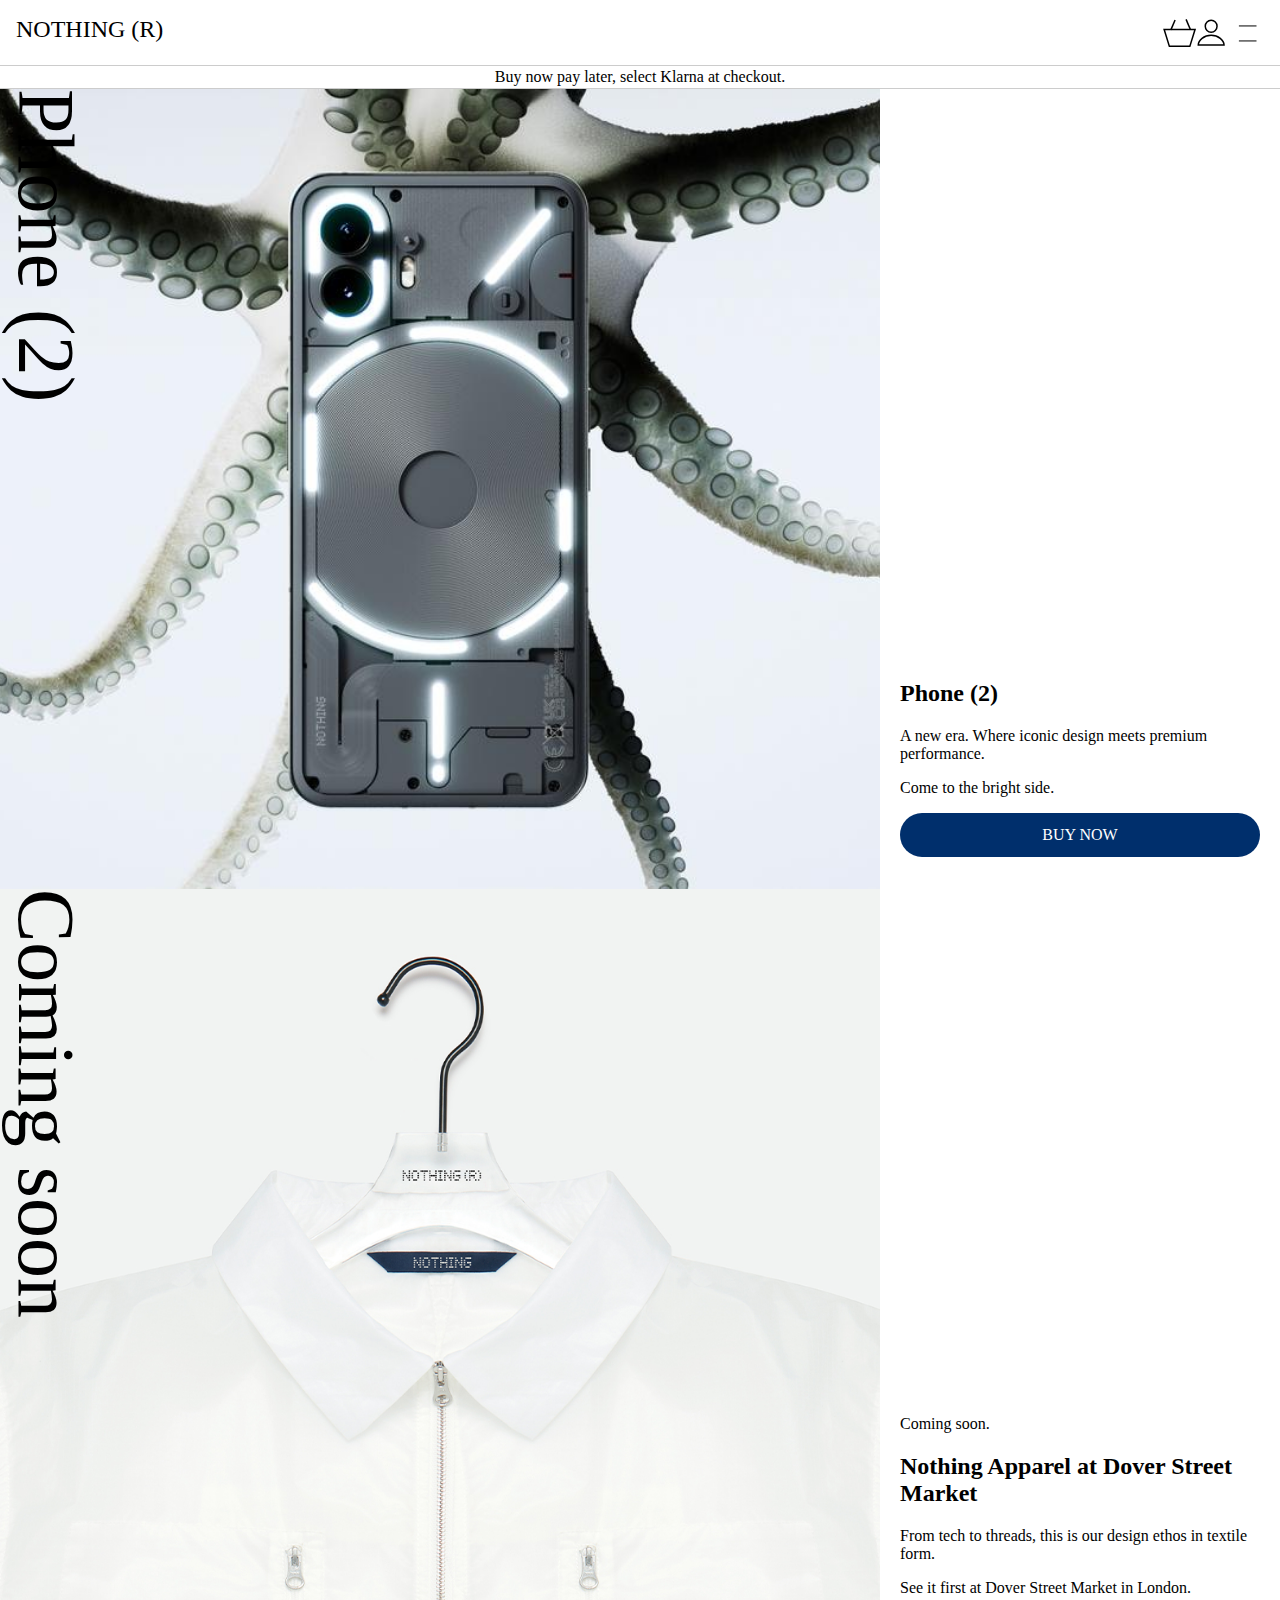
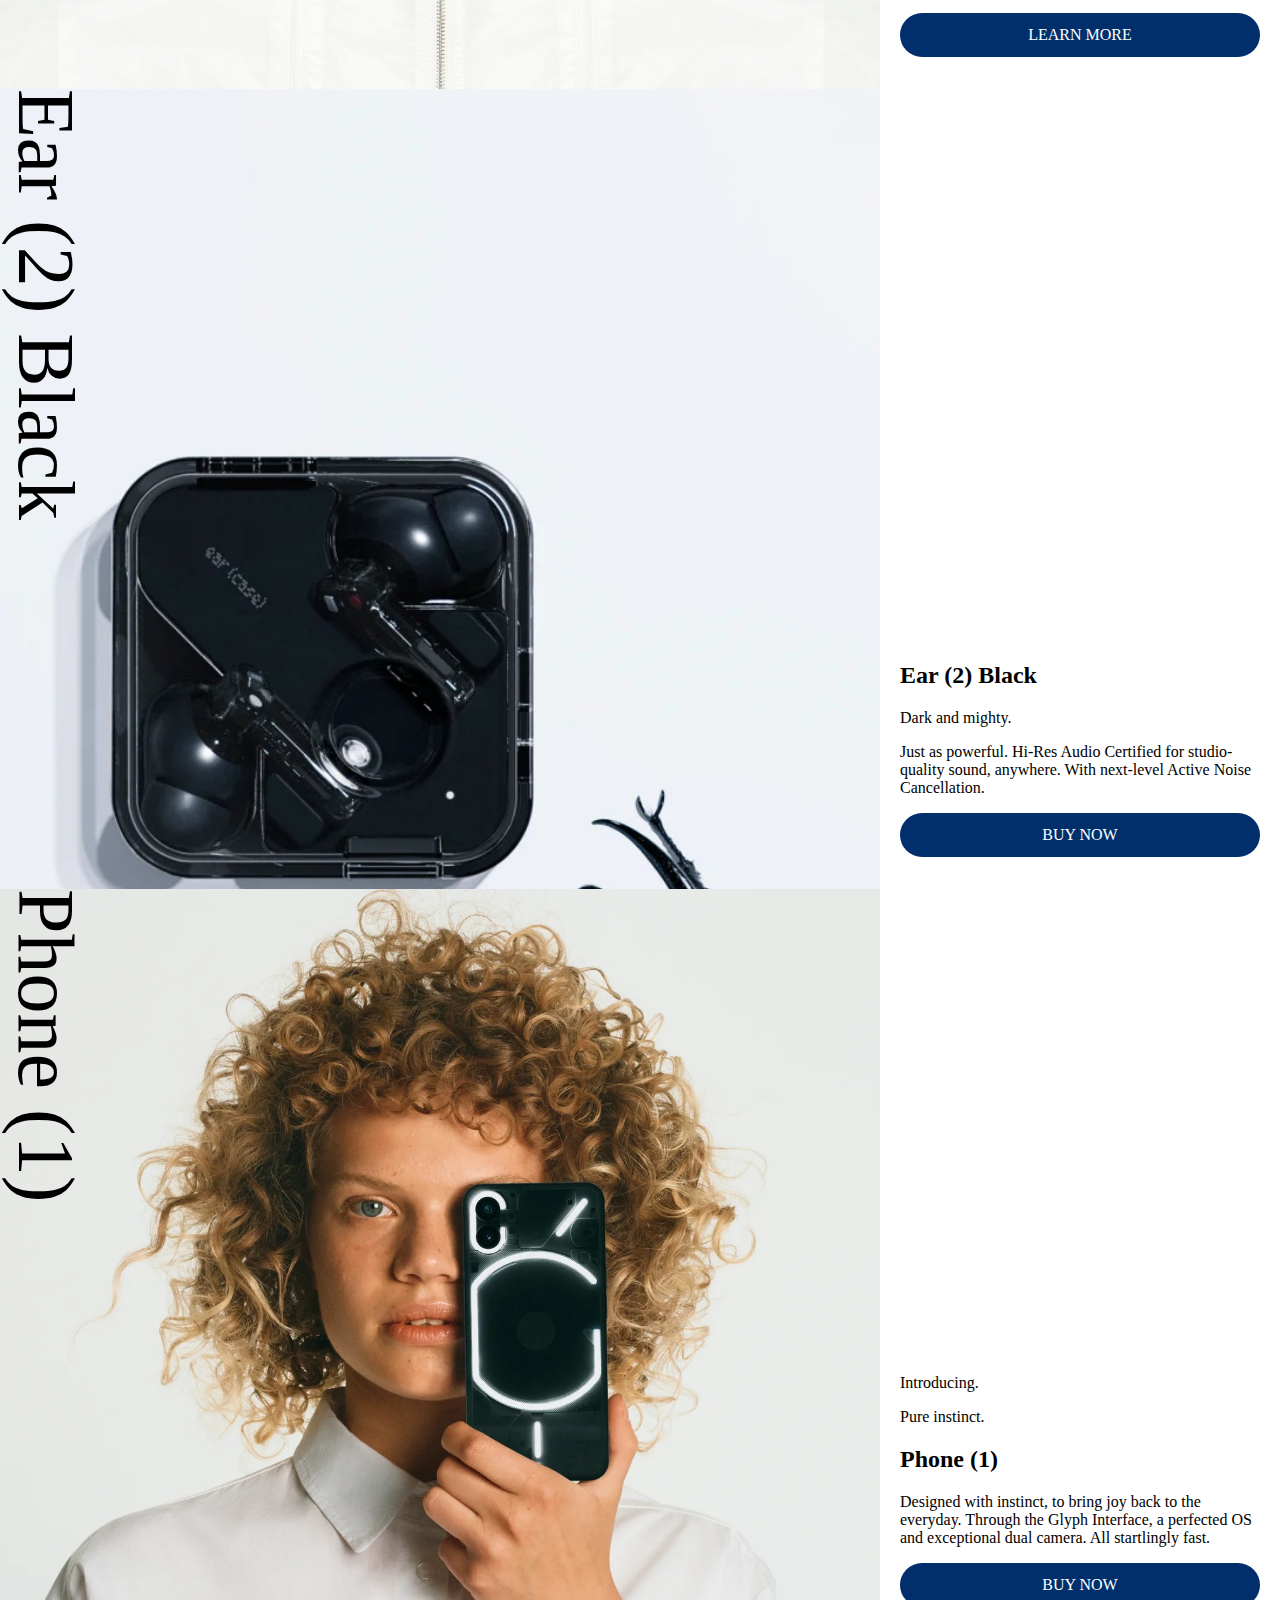
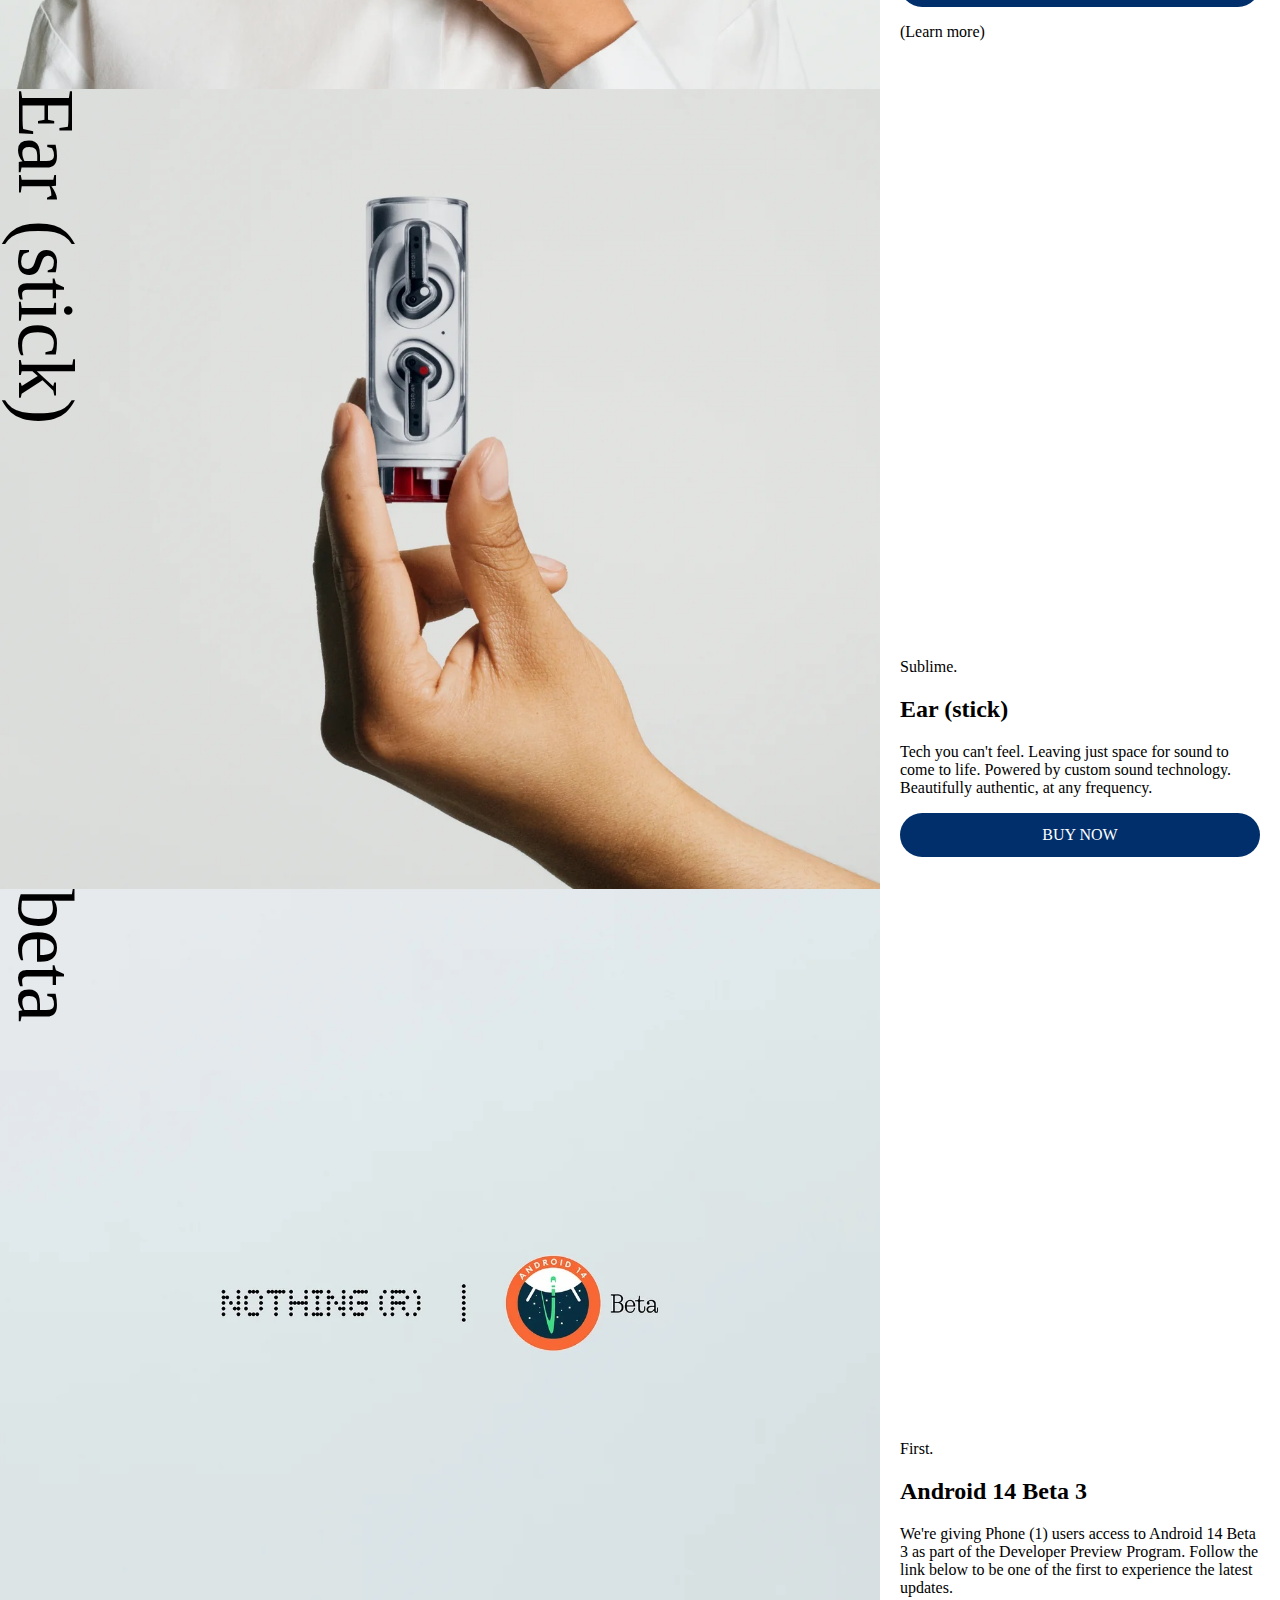
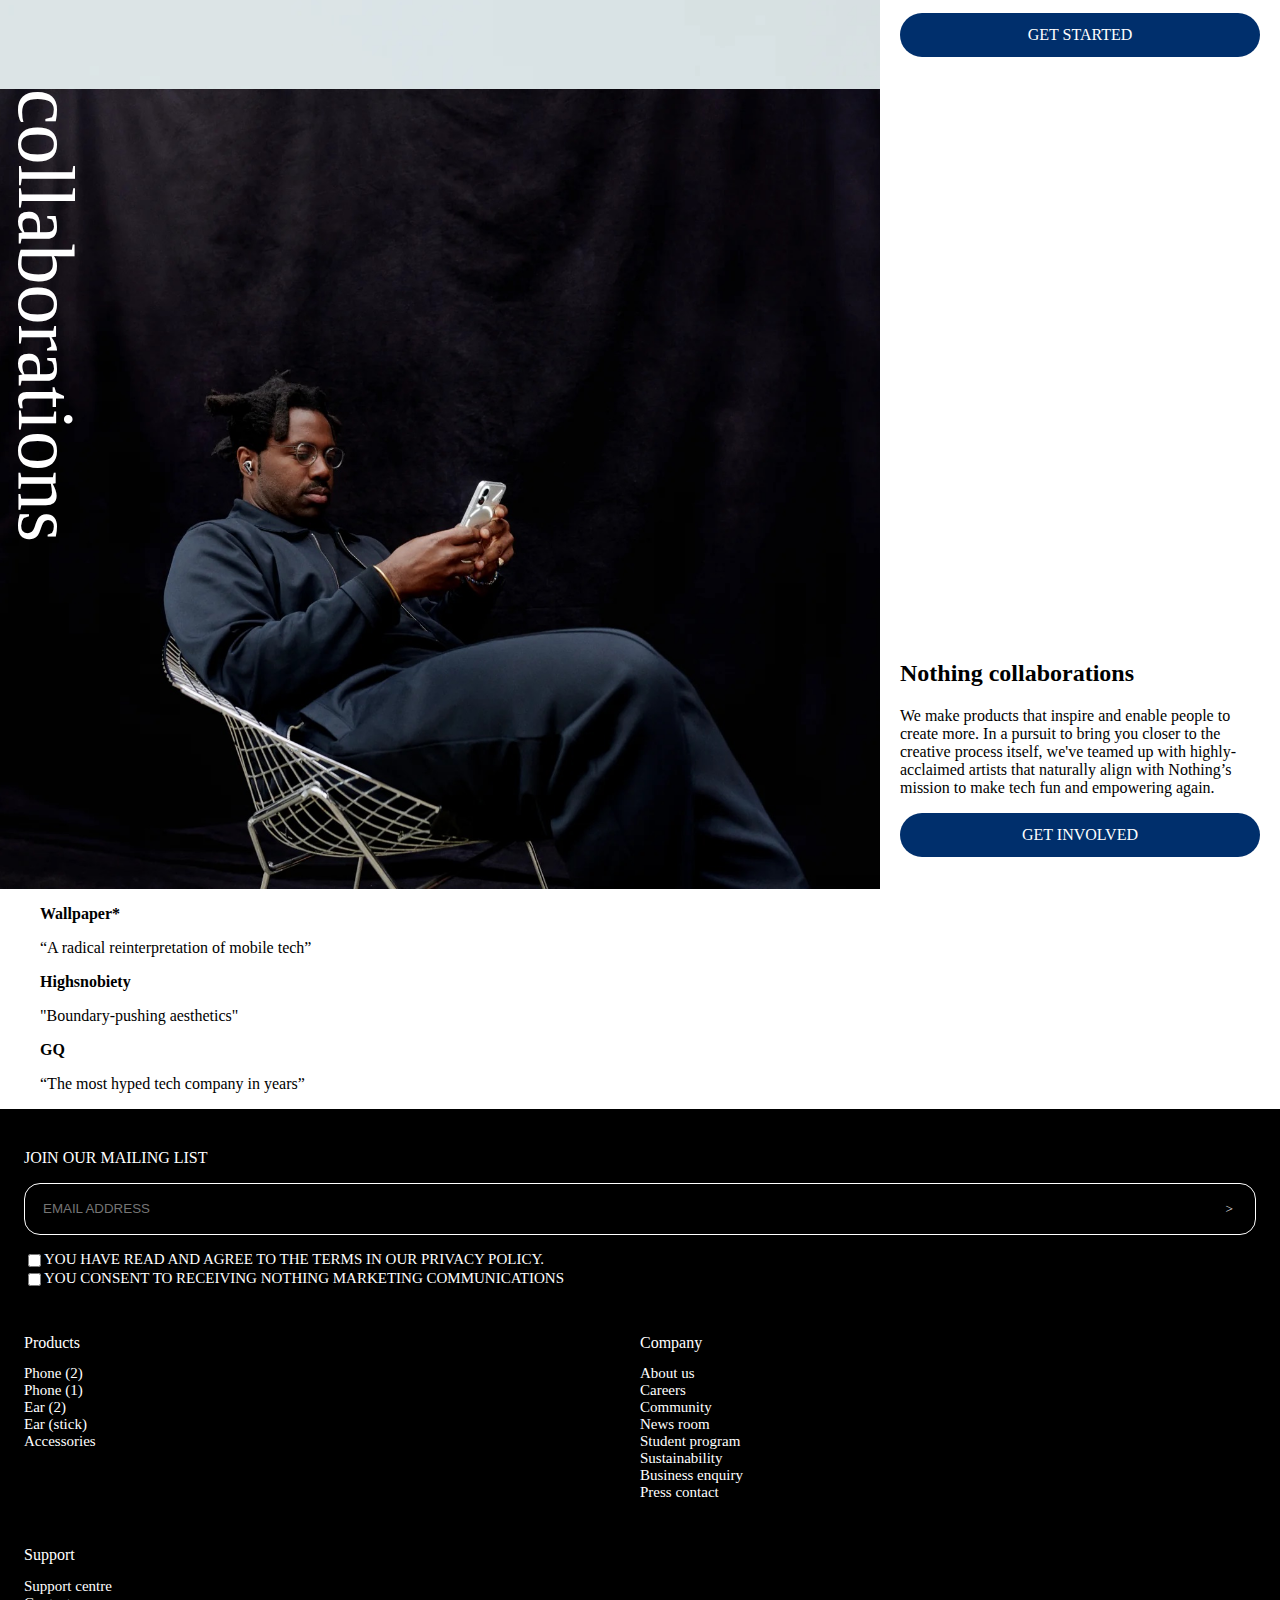
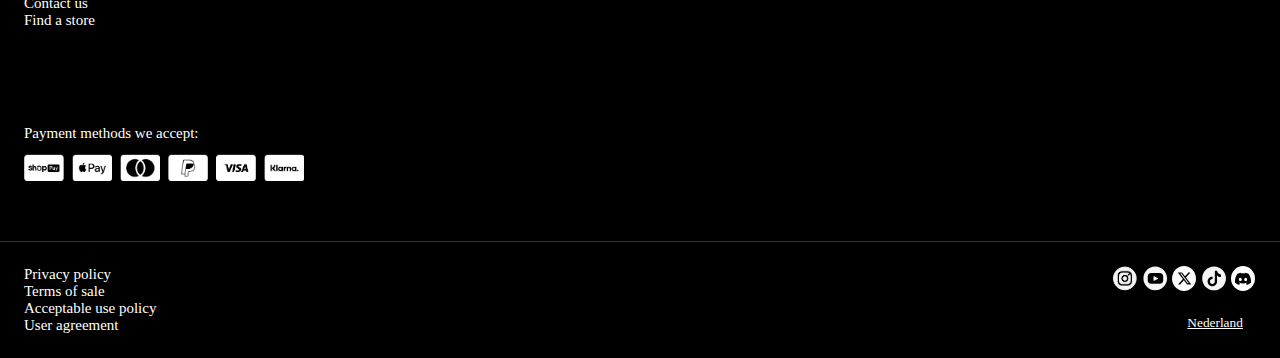
==== commit 3a797d5d: "Add files via upload" ====
--- a/index.html
+++ b/index.html
@@ -9,7 +9,7 @@
 	<title>Nothing FED Project</title>
 	
 	<link href="styles/style.css" rel="stylesheet">
-	<link rel="icon" type="image/svg+xml" href="images/favicon.svg">
+	<link rel="icon" type="image/png" href="images/faviconNothing.png">
 </head>
 <header>
 	<!-- Kan verschillende navjes maken voor de verschillende a'tjes -->
@@ -17,8 +17,8 @@
 	<nav>
 		<!-- je kan in een h1 een img zetten. zet de alt Homepagina van Nothing -->
 		
-		<a href=""><svg xmlns="http://www.w3.org/2000/svg"><g stroke="#000" stroke-width="1.5"><path d="m26.8206 27.3565 5.2376-16.7608h-30.90195l5.23762 16.7608z"></path><path d="m12.0775.93459-4.19012 9.95171"></path><path d="m23.0775.35252 4.19 9.95178"></path></g></svg></a>
-		<a href=""><svg xmlns="http://www.w3.org/2000/svg"><g stroke="#000" stroke-width="1.5"><path d="m14.1563 16.2843c7.114 0 12.881 4.8681 12.881 9.7361h-25.76191c0-4.868 5.76698-9.7361 12.88091-9.7361z"></path><ellipse cx="14.1557" cy="7.2445" rx="5.895" ry="5.89502"></ellipse></g></svg></a>
+		<a href="#"><svg><g stroke="#000" stroke-width="1.5"><path d="m26.8206 27.3565 5.2376-16.7608h-30.90195l5.23762 16.7608z"></path><path d="m12.0775.93459-4.19012 9.95171"></path><path d="m23.0775.35252 4.19 9.95178"></path></g></svg></a>
+		<a href="#"><svg><g stroke="#000" stroke-width="1.5"><path d="m14.1563 16.2843c7.114 0 12.881 4.8681 12.881 9.7361h-25.76191c0-4.868 5.76698-9.7361 12.88091-9.7361z"></path><ellipse cx="14.1557" cy="7.2445" rx="5.895" ry="5.89502"></ellipse></g></svg></a>
 		
 		<button>
 			<svg xmlns="http://www.w3.org/2000/svg"><path d="m.892578.939453h17.607422" stroke="#000"></path></svg>
@@ -28,19 +28,19 @@
 	<nav>
 		<ul>
 			<li>
-				<a href="">phone</a>
-			</li>
-			<li>
-				<a href="">audio</a>
-			</li>
-			<li>
-				<a href="">store</a>
-			</li>
-			<li>
-				<a href="">community</a>
-			</li>
-			<li>
-				<a href="">support</a>
+				<a href="./phone2.html">phone</a>
+			</li>
+			<li>
+				<a href="#">audio</a>
+			</li>
+			<li>
+				<a href="#">store</a>
+			</li>
+			<li>
+				<a href="#">community</a>
+			</li>
+			<li>
+				<a href="#">support</a>
 			</li>
 		</ul>
 	</nav>
@@ -57,7 +57,7 @@
 				<h2>Phone (2)</h2>
 				<p>A new era. Where iconic design meets premium performance.</p>
 				<p>Come to the bright side.</p>
-				<a href="">BUY NOW</a>
+				<a href="./phone2.html">BUY NOW</a>
 			</div>
 		</section>
 
@@ -72,7 +72,7 @@
 				<h2>Nothing Apparel at Dover Street Market</h2>
 				<p>From tech to threads, this is our design ethos in textile form.</p>
 				<p>See it first at Dover Street Market in London.</p>
-				<a href="">LEARN MORE</a>
+				<a href="#">LEARN MORE</a>
 			</div>
 		</section>
 		
@@ -102,7 +102,7 @@
 				<p>Pure instinct.</p>
 				<h2>Phone (1)</h2>
 				<p>Designed with instinct, to bring joy back to the everyday. Through the Glyph Interface, a perfected OS and exceptional dual camera. All startlingly fast.</p>
-				<a href="">BUY NOW</a>
+				<a href="#">BUY NOW</a>
 				<p>(Learn more)</p>
 			</div>
 		</section>
@@ -117,7 +117,7 @@
 				<p>Sublime.</p>
 				<h2>Ear (stick)</h2>
 				<p>Tech you can't feel. Leaving just space for sound to come to life. Powered by custom sound technology. Beautifully authentic, at any frequency.</p>
-				<a href="">BUY NOW</a>
+				<a href="#">BUY NOW</a>
 			</div>
 		</section>
 		
@@ -131,7 +131,7 @@
 				<p>First.</p>
 				<h2>Android 14 Beta 3</h2>
 				<p>We're giving Phone (1) users access to Android 14 Beta 3 as part of the Developer Preview Program. Follow the link below to be one of the first to experience the latest updates.</p>
-				<a href="">GET STARTED</a>
+				<a href="#">GET STARTED</a>
 			</div>
 		</section>
 		
@@ -144,7 +144,7 @@
 			<div>
 				<h2>Nothing collaborations</h2>
 				<p>We make products that inspire and enable people to create more. In a pursuit to bring you closer to the creative process itself, we've teamed up with highly-acclaimed artists that naturally align with Nothing’s mission to make tech fun and empowering again.</p>
-				<a href="">GET INVOLVED</a>
+				<a href="#">GET INVOLVED</a>
 			</div>
 		</section>
 	</section>
@@ -187,19 +187,19 @@
 				<h2>Products</h2>
 				<ul>
 					<li>
-						<a href="">Phone (2)</a>
-					</li>
-					<li>
-						<a href="">Phone (1)</a>
-					</li>
-					<li>
-						<a href="">Ear (2)</a>
-					</li>
-					<li>
-						<a href="">Ear (stick)</a>
-					</li>
-					<li>
-						<a href="">Accessories</a>
+						<a href="#">Phone (2)</a>
+					</li>
+					<li>
+						<a href="#">Phone (1)</a>
+					</li>
+					<li>
+						<a href="#">Ear (2)</a>
+					</li>
+					<li>
+						<a href="#">Ear (stick)</a>
+					</li>
+					<li>
+						<a href="#">Accessories</a>
 					</li>
 				</ul>
 			</div>
@@ -208,28 +208,28 @@
 				<h2>Company</h2>
 				<ul>
 					<li>
-						<a href="">About us</a>
-					</li>
-					<li>
-						<a href="">Careers</a>
-					</li>
-					<li>
-						<a href="">Community</a>
-					</li>
-					<li>
-						<a href="">News room</a>
-					</li>
-					<li>
-						<a href="">Student program</a>
-					</li>
-					<li>
-						<a href="">Sustainability</a>
-					</li>
-					<li>
-						<a href="">Business enquiry</a>
-					</li>
-					<li>
-						<a href="">Press contact</a>
+						<a href="#">About us</a>
+					</li>
+					<li>
+						<a href="#">Careers</a>
+					</li>
+					<li>
+						<a href="#">Community</a>
+					</li>
+					<li>
+						<a href="#">News room</a>
+					</li>
+					<li>
+						<a href="#">Student program</a>
+					</li>
+					<li>
+						<a href="#">Sustainability</a>
+					</li>
+					<li>
+						<a href="#">Business enquiry</a>
+					</li>
+					<li>
+						<a href="#">Press contact</a>
 					</li>
 				</ul>
 			</div>
@@ -238,13 +238,13 @@
 				<h2>Support</h2>
 				<ul>
 					<li>
-						<a href="">Support centre</a>
-					</li>
-					<li>
-						<a href="">Contact us</a>
-					</li>
-					<li>
-						<a href="">Find a store</a>
+						<a href="#">Support centre</a>
+					</li>
+					<li>
+						<a href="#">Contact us</a>
+					</li>
+					<li>
+						<a href="#">Find a store</a>
 					</li>
 				</ul>
 			</div>
@@ -272,10 +272,10 @@
 			</ul>
 		<nav>
 			<div>
-			<a>Privacy policy</a>
-			<a>Terms of sale</a>
-			<a>Acceptable use policy</a>
-			<a>User agreement</a>
+			<a href="#">Privacy policy</a>
+			<a href="#">Terms of sale</a>
+			<a href="#">Acceptable use policy</a>
+			<a href="#">User agreement</a>
 		</div>
 
 		<!-- Socials -->
--- a/styles/style.css
+++ b/styles/style.css
@@ -13,6 +13,7 @@
 /*********************/
 /* CUSTOM PROPERTIES */
 /*********************/
+@media (prefers-color-scheme: light) {
 :root {
 	/* startje */
 	--color-text:#111;
@@ -28,9 +29,26 @@
 	
 	--border-color: rgba(0,0,0,0.2);
 }
-
-
-
+}
+
+/* wel of geen dark of light mode? */
+@media (prefers-color-scheme: dark) {
+:root {
+	/* startje */
+	--color-text:#111;
+	--color-background:#eee;
+
+	--color-main: black;
+	--color-secondary: white;
+	--color-accent: #002F6C;
+
+	--background-color-main: white;
+	--background-color-secondary: black;
+	--background-color-accent: #002F6C;
+	
+	--border-color: rgba(0,0,0,0.2);
+}
+}
 
 
 /****************/
@@ -330,7 +348,11 @@
 footer > nav:nth-of-type(2) {
 	display: grid;
 	grid-template-columns: 1fr 1fr;
-	border-top: solid var(--border-color) 1px;
+	align-items: start;
+	border-top: solid rgb(54, 54, 54) 1px;
+	padding: 1.5em;
+	margin: -1.5em;
+	position: relative;
 }
 
 footer > nav:nth-of-type(2) div:nth-of-type(1){
@@ -340,14 +362,29 @@
 
 footer > nav:nth-of-type(2) div:nth-of-type(2){
 	display: flex;
+	justify-content: end;
 }
 
 footer > nav a {
 	font-weight: lighter;
 	font-size: 15px;
+	text-decoration: none;
+	color: var(--color-secondary);
 }
 
 footer > nav a svg {
 	fill: none;
-	height: 30px;
+	height: 25px;
+	width: 25px;
+	margin: 0 0 0 .3em;
+}
+
+footer > nav button {
+	width: 3em;
+	color: var(--color-secondary);
+	text-decoration: underline;
+	font-family: "Ntype 82 Mono";
+	position: absolute;
+	right: 4.4em;
+	bottom: 1.4em;
 }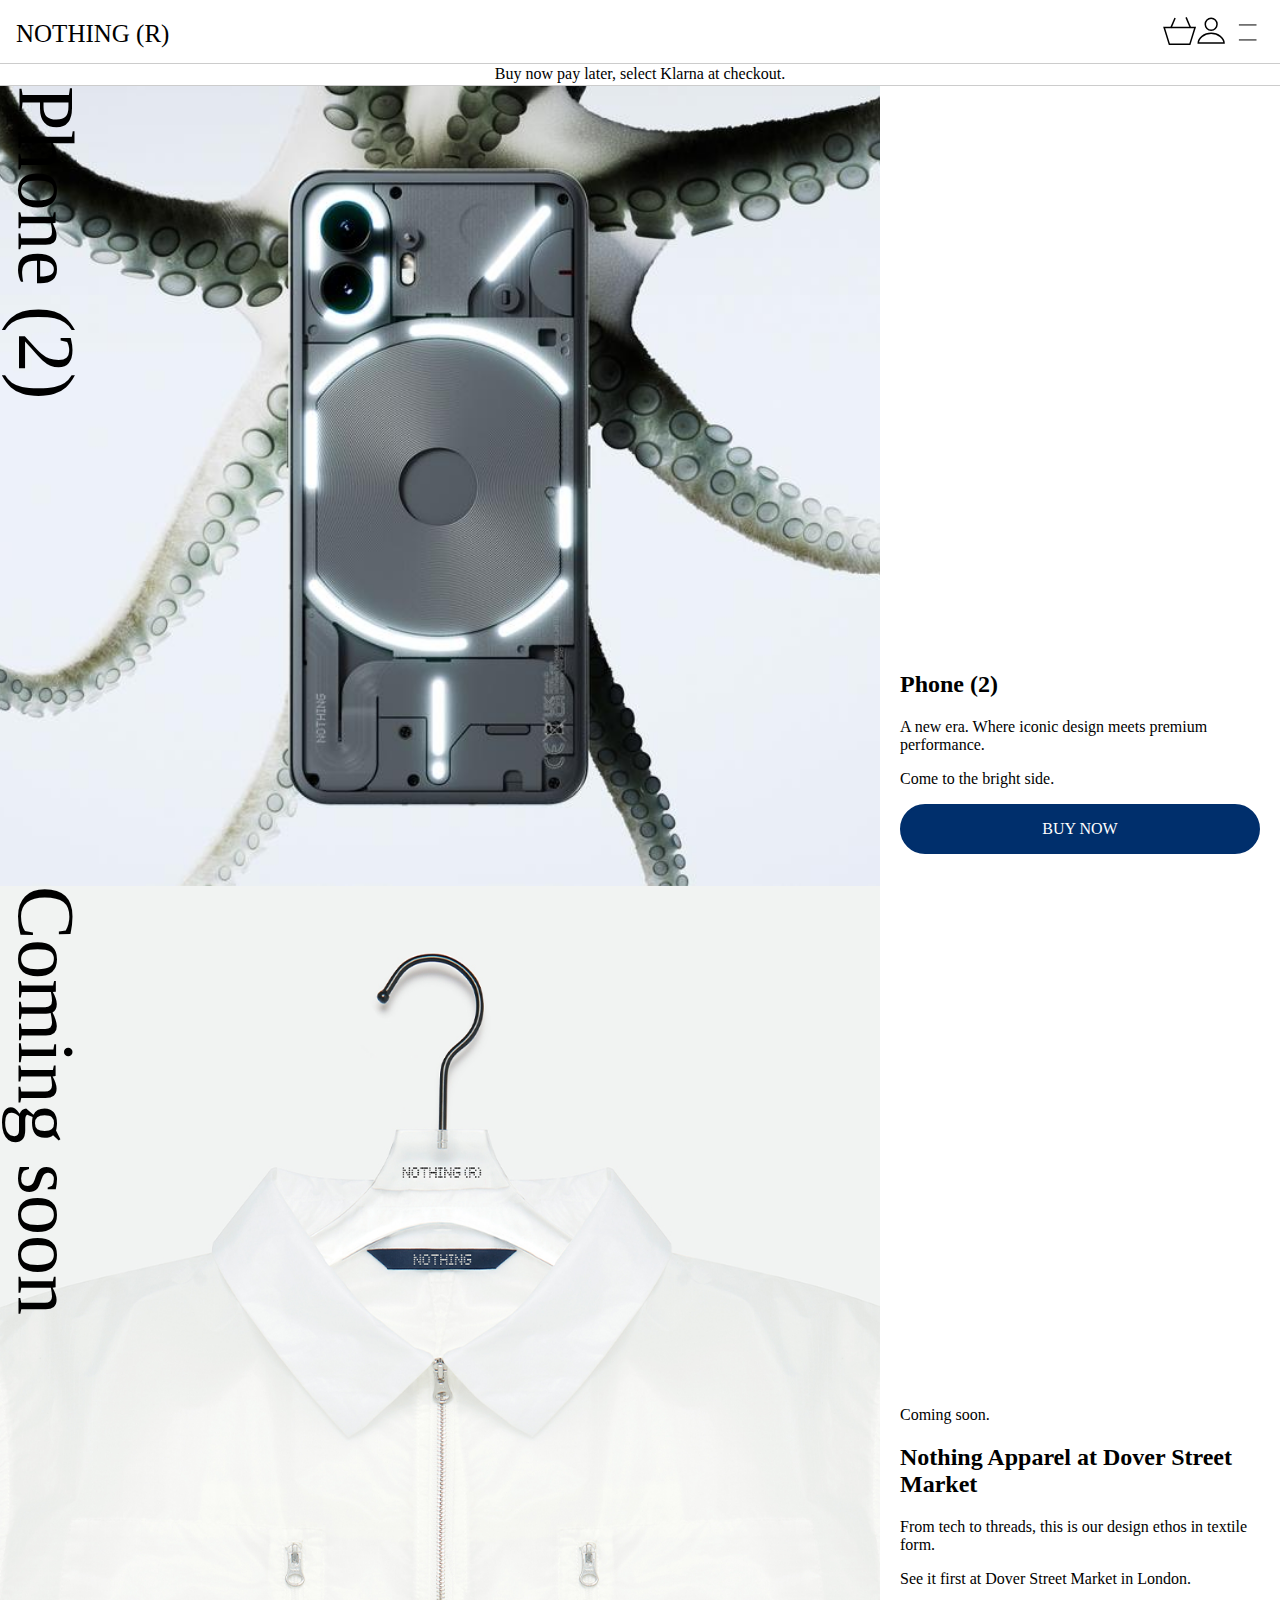
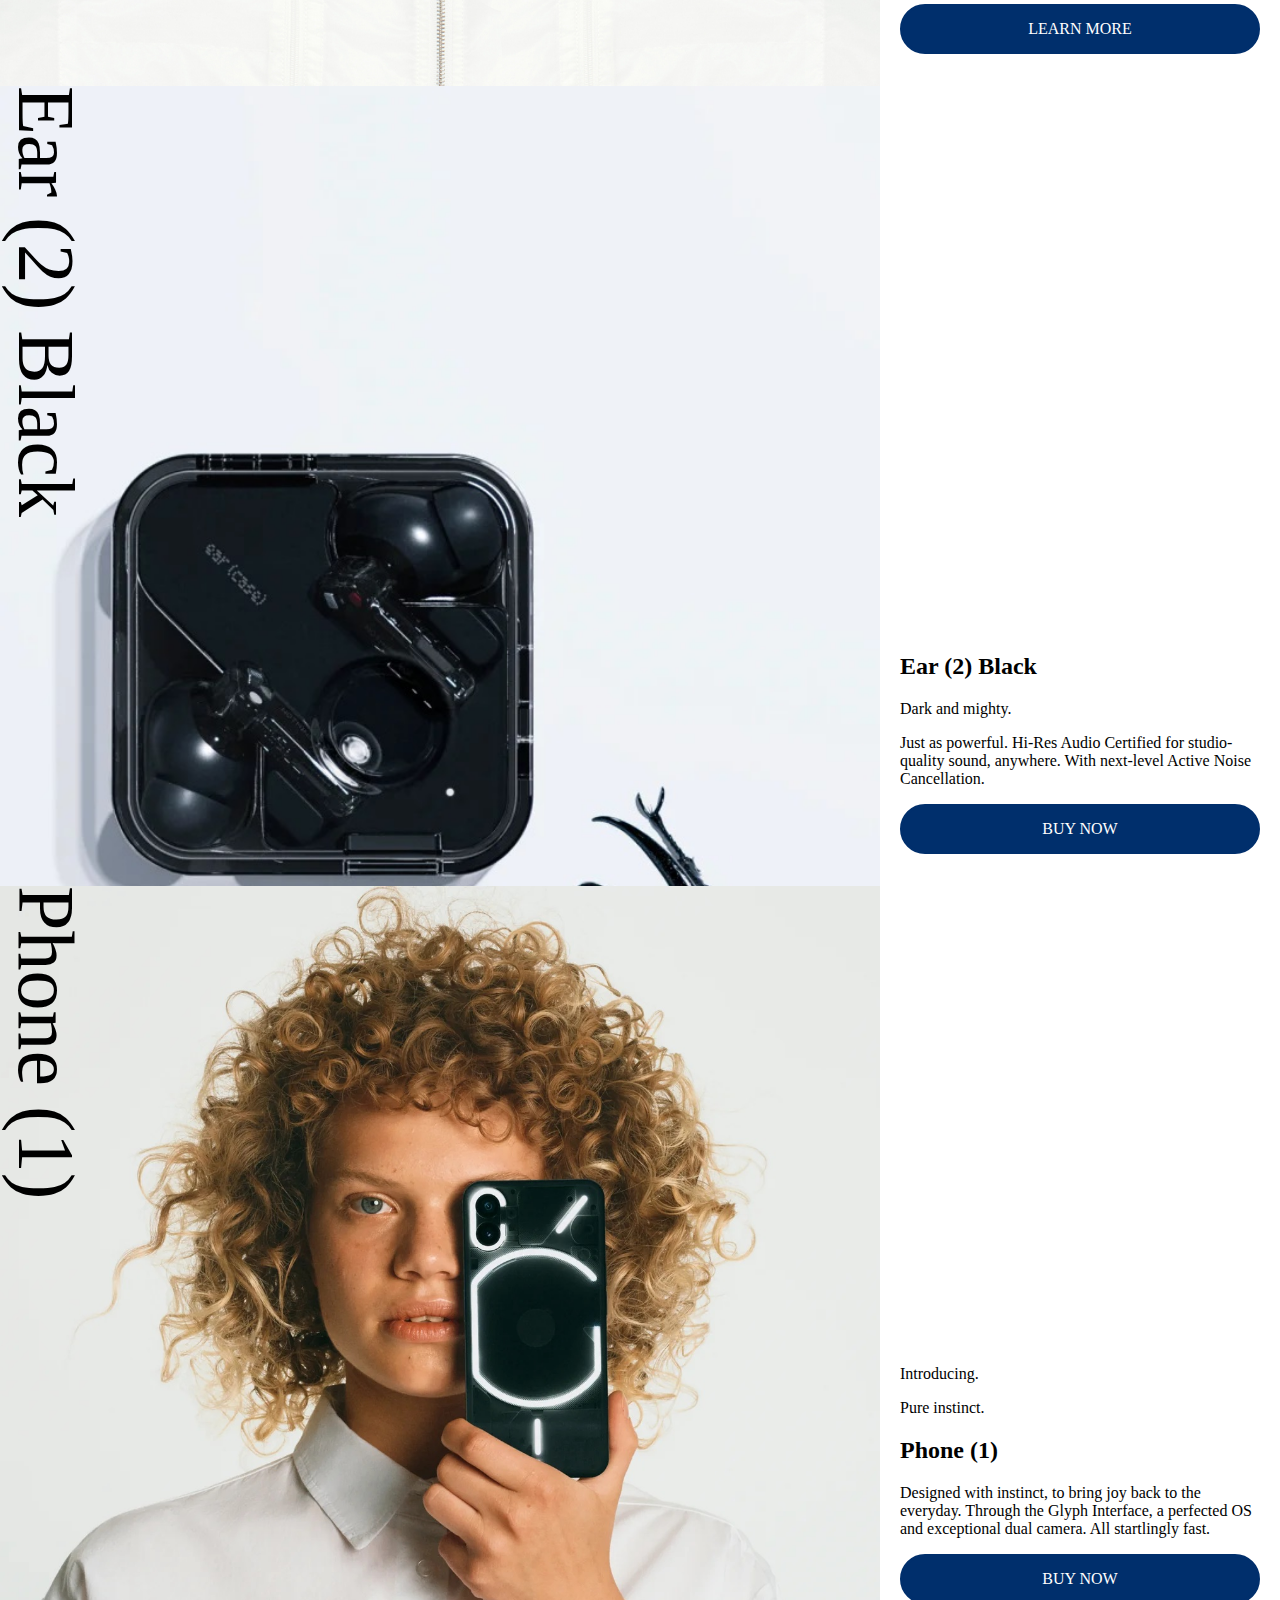
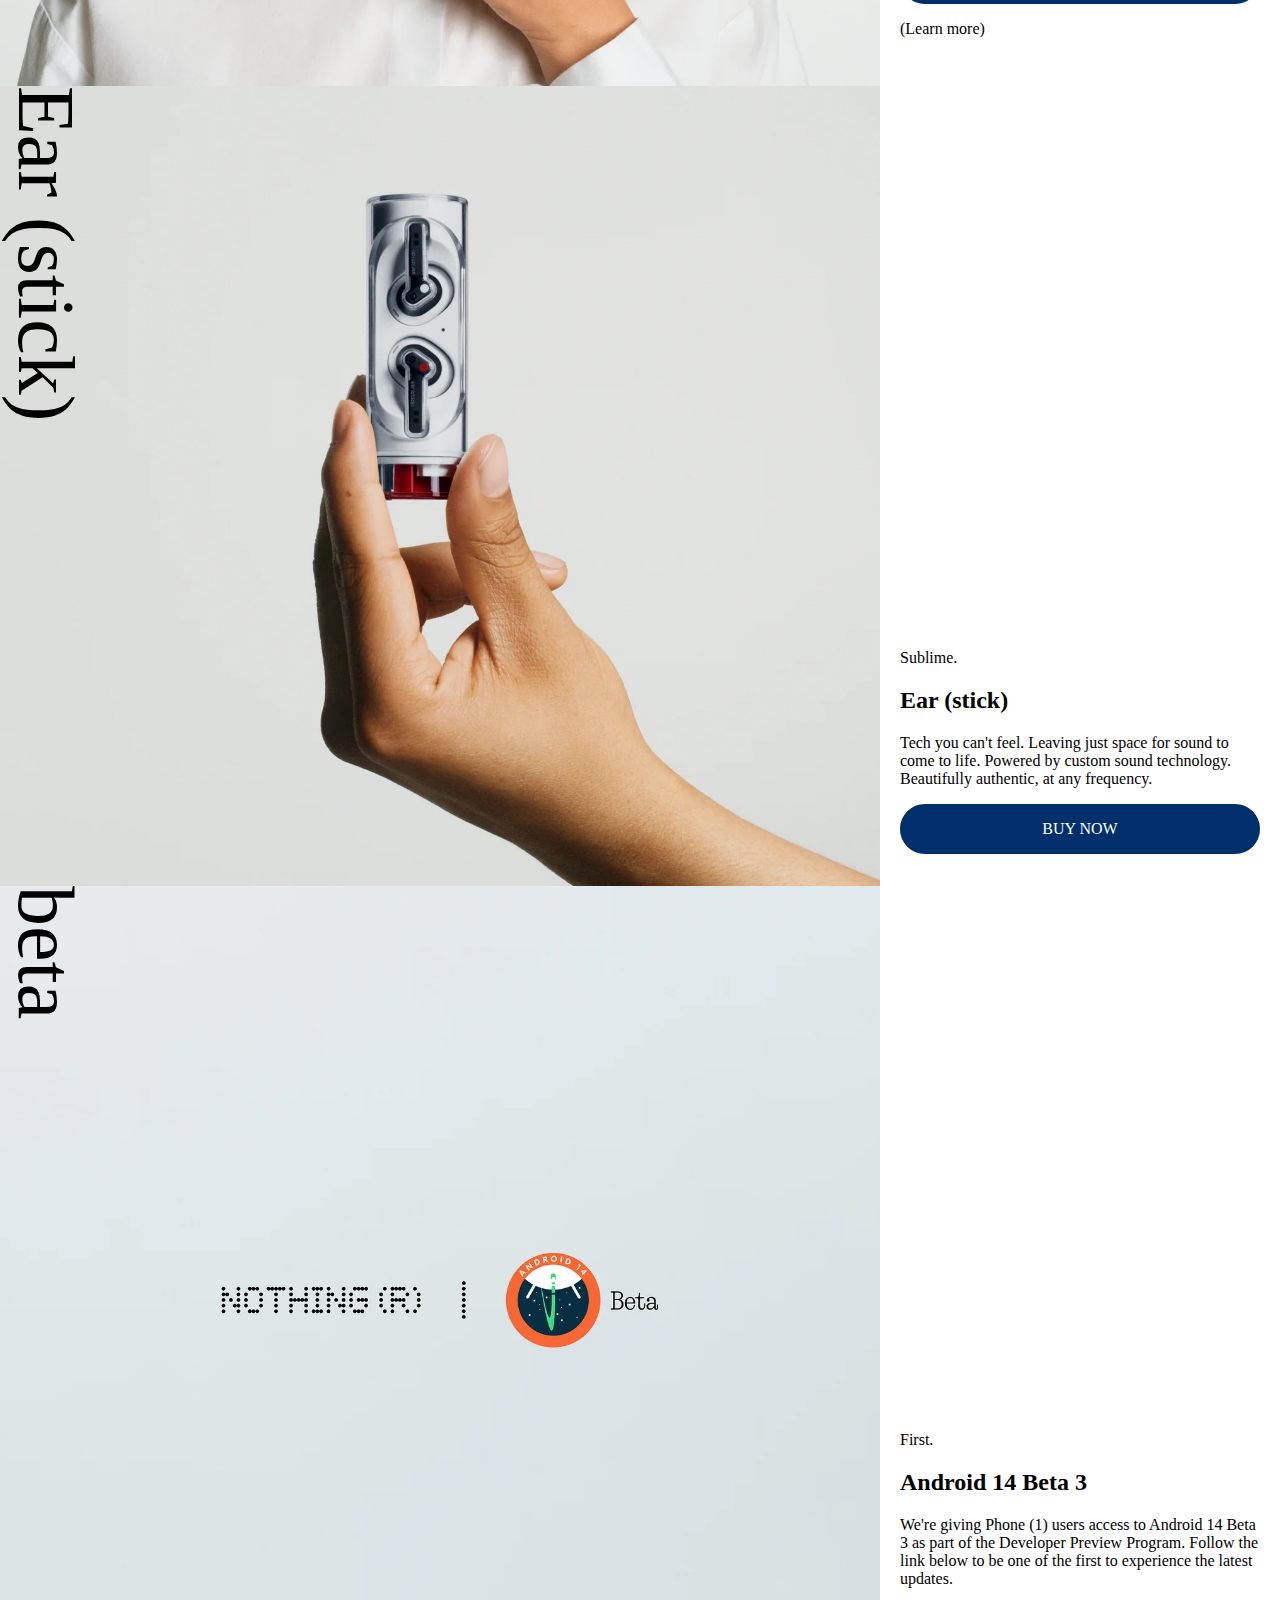
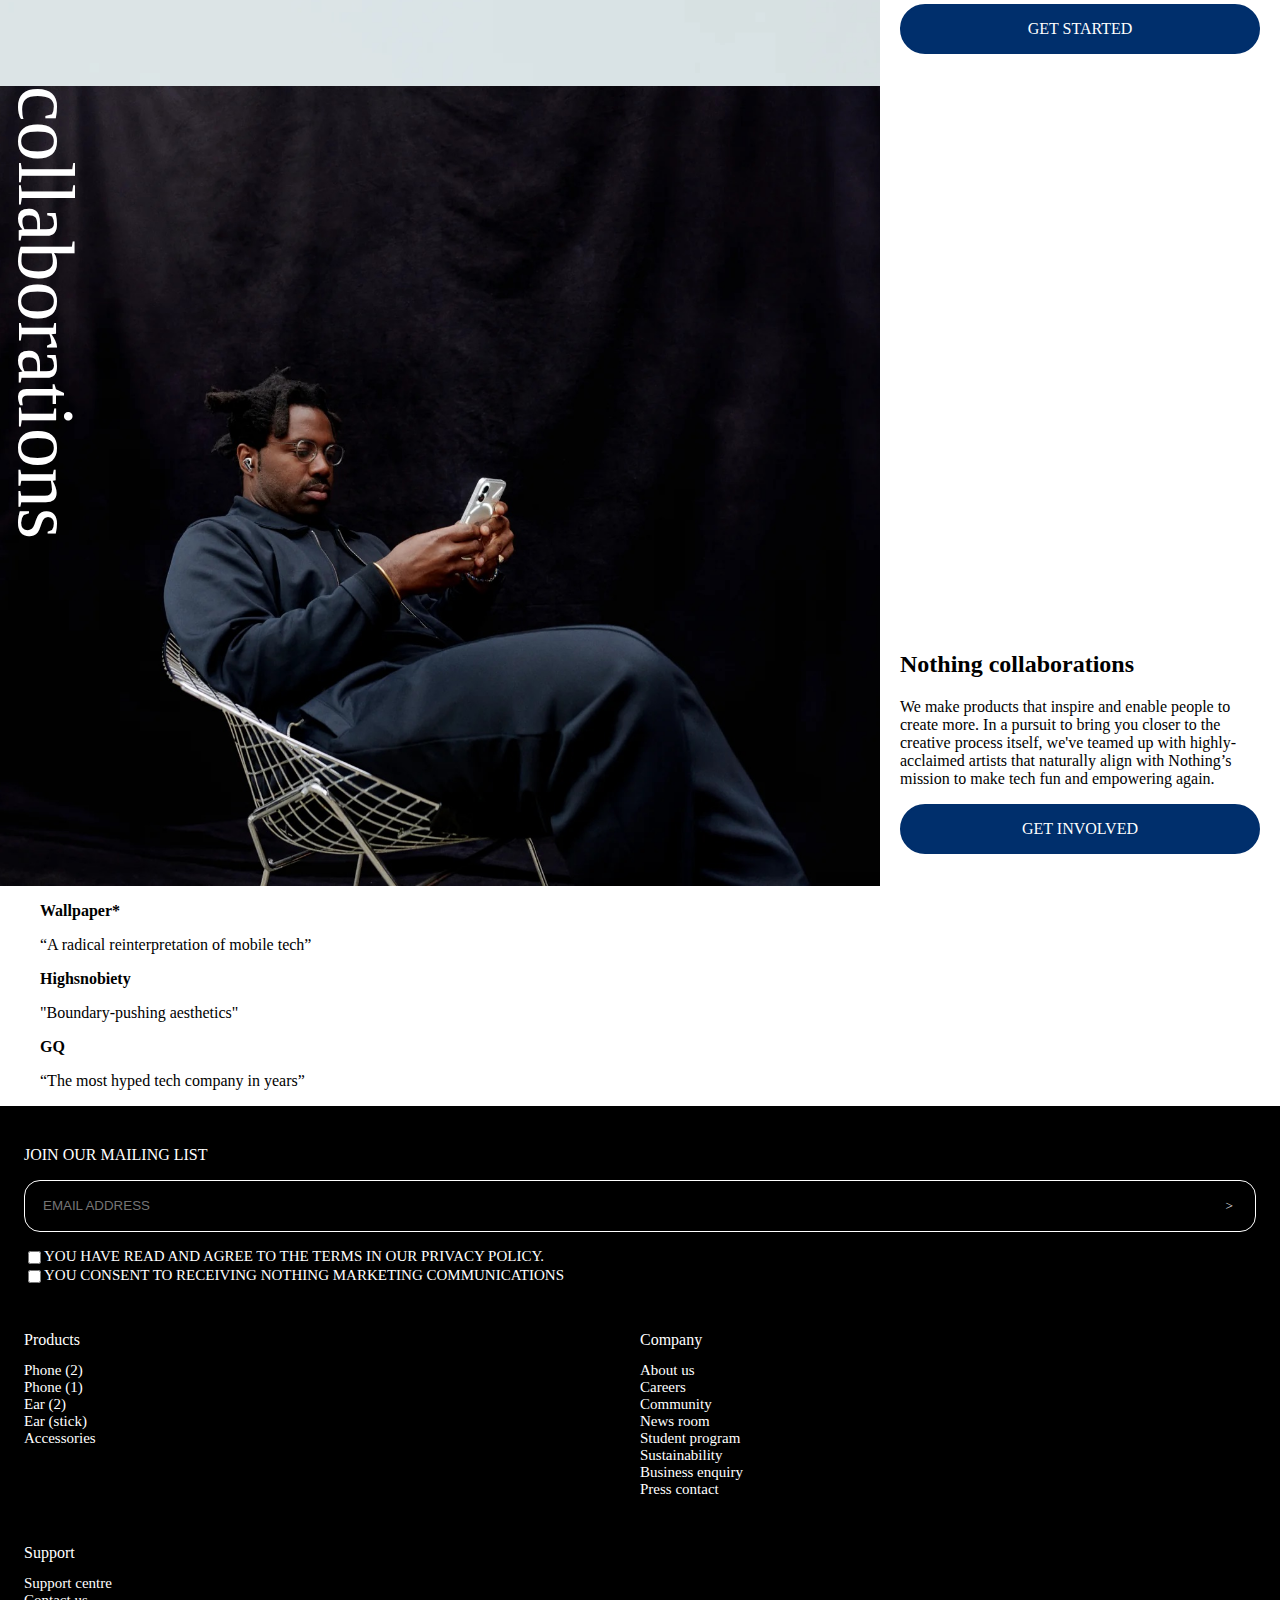
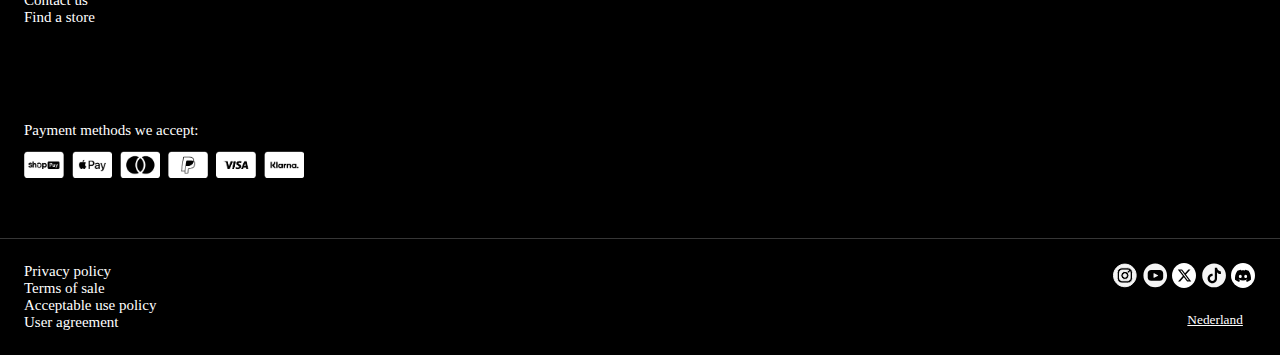
==== commit 39594c49: "Add files via upload" ====
--- a/index.html
+++ b/index.html
@@ -12,14 +12,10 @@
 	<link rel="icon" type="image/png" href="images/faviconNothing.png">
 </head>
 <header>
-	<!-- Kan verschillende navjes maken voor de verschillende a'tjes -->
-	<h1>NOTHING (R)</h1>
+	<h1> <a href="./index.html">NOTHING (R)</a></h1>
 	<nav>
-		<!-- je kan in een h1 een img zetten. zet de alt Homepagina van Nothing -->
-		
-		<a href="#"><svg><g stroke="#000" stroke-width="1.5"><path d="m26.8206 27.3565 5.2376-16.7608h-30.90195l5.23762 16.7608z"></path><path d="m12.0775.93459-4.19012 9.95171"></path><path d="m23.0775.35252 4.19 9.95178"></path></g></svg></a>
-		<a href="#"><svg><g stroke="#000" stroke-width="1.5"><path d="m14.1563 16.2843c7.114 0 12.881 4.8681 12.881 9.7361h-25.76191c0-4.868 5.76698-9.7361 12.88091-9.7361z"></path><ellipse cx="14.1557" cy="7.2445" rx="5.895" ry="5.89502"></ellipse></g></svg></a>
-		
+		<a href="./phone2.html"><svg><g stroke="#000" stroke-width="1.5"><path d="m26.8206 27.3565 5.2376-16.7608h-30.90195l5.23762 16.7608z"></path><path d="m12.0775.93459-4.19012 9.95171"></path><path d="m23.0775.35252 4.19 9.95178"></path></g></svg></a>
+		<a href="./phone2.html"><svg><g stroke="#000" stroke-width="1.5"><path d="m14.1563 16.2843c7.114 0 12.881 4.8681 12.881 9.7361h-25.76191c0-4.868 5.76698-9.7361 12.88091-9.7361z"></path><ellipse cx="14.1557" cy="7.2445" rx="5.895" ry="5.89502"></ellipse></g></svg></a>
 		<button>
 			<svg xmlns="http://www.w3.org/2000/svg"><path d="m.892578.939453h17.607422" stroke="#000"></path></svg>
 			<svg xmlns="http://www.w3.org/2000/svg"><path d="m.892578.939453h17.607422" stroke="#000"></path></svg>
@@ -27,21 +23,11 @@
 	</nav>
 	<nav>
 		<ul>
-			<li>
-				<a href="./phone2.html">phone</a>
-			</li>
-			<li>
-				<a href="#">audio</a>
-			</li>
-			<li>
-				<a href="#">store</a>
-			</li>
-			<li>
-				<a href="#">community</a>
-			</li>
-			<li>
-				<a href="#">support</a>
-			</li>
+			<li><a href="./phone2.html">phone</a></li>
+			<li><a href="./phone2.html">audio</a></li>
+			<li><a href="./phone2.html">store</a></li>
+			<li><a href="./phone2.html">community</a></li>
+			<li><a href="./phone2.html">support</a></li>
 		</ul>
 	</nav>
 </header>
@@ -72,7 +58,7 @@
 				<h2>Nothing Apparel at Dover Street Market</h2>
 				<p>From tech to threads, this is our design ethos in textile form.</p>
 				<p>See it first at Dover Street Market in London.</p>
-				<a href="#">LEARN MORE</a>
+				<a href="./phone2.html">LEARN MORE</a>
 			</div>
 		</section>
 		
@@ -86,8 +72,7 @@
 				<h2>Ear (2) Black</h2>
 				<p>Dark and mighty.</p>
 				<p>Just as powerful. Hi-Res Audio Certified for studio-quality sound, anywhere. With next-level Active Noise Cancellation.</p>
-				<a href="#">BUY NOW</a>
-				<!-- # herlaad de pagina  -->
+				<a href="./phone2.html">BUY NOW</a>
 			</div>
 		</section>
 		
@@ -102,7 +87,7 @@
 				<p>Pure instinct.</p>
 				<h2>Phone (1)</h2>
 				<p>Designed with instinct, to bring joy back to the everyday. Through the Glyph Interface, a perfected OS and exceptional dual camera. All startlingly fast.</p>
-				<a href="#">BUY NOW</a>
+				<a href="./phone2.html">BUY NOW</a>
 				<p>(Learn more)</p>
 			</div>
 		</section>
@@ -117,7 +102,7 @@
 				<p>Sublime.</p>
 				<h2>Ear (stick)</h2>
 				<p>Tech you can't feel. Leaving just space for sound to come to life. Powered by custom sound technology. Beautifully authentic, at any frequency.</p>
-				<a href="#">BUY NOW</a>
+				<a href="./phone2.html">BUY NOW</a>
 			</div>
 		</section>
 		
@@ -131,7 +116,7 @@
 				<p>First.</p>
 				<h2>Android 14 Beta 3</h2>
 				<p>We're giving Phone (1) users access to Android 14 Beta 3 as part of the Developer Preview Program. Follow the link below to be one of the first to experience the latest updates.</p>
-				<a href="#">GET STARTED</a>
+				<a href="./phone2.html">GET STARTED</a>
 			</div>
 		</section>
 		
@@ -144,7 +129,7 @@
 			<div>
 				<h2>Nothing collaborations</h2>
 				<p>We make products that inspire and enable people to create more. In a pursuit to bring you closer to the creative process itself, we've teamed up with highly-acclaimed artists that naturally align with Nothing’s mission to make tech fun and empowering again.</p>
-				<a href="#">GET INVOLVED</a>
+				<a href="./phone2.html">GET INVOLVED</a>
 			</div>
 		</section>
 	</section>
@@ -169,37 +154,36 @@
 	<footer>
 
 		<p>JOIN OUR MAILING LIST</p>
-		<forum>
-			<div>
-				<input type="text" placeholder="EMAIL ADDRESS">
+		<form action="phone2.html">
+			<div>
+				<input type="email" placeholder="EMAIL ADDRESS">
 				<button>></button>
 			</div>
-		</forum>
-		<!-- vraag of for goed is  -->
+		</form>
 		<div>
-			<input type="checkbox"><label for="privacy policy">YOU HAVE READ AND AGREE TO THE TERMS IN OUR PRIVACY POLICY.</label>
+			<input type="checkbox" id="privacy"><label for="privacy">YOU HAVE READ AND AGREE TO THE TERMS IN OUR PRIVACY POLICY.</label>
 		</div>
 		<div>
-			<input type="checkbox"><label for="marketing">YOU CONSENT TO RECEIVING NOTHING MARKETING COMMUNICATIONS</label>
+			<input type="checkbox" id="marketing"><label for="marketing">YOU CONSENT TO RECEIVING NOTHING MARKETING COMMUNICATIONS</label>
 		</div>
 		<nav>
 			<div>
 				<h2>Products</h2>
 				<ul>
 					<li>
-						<a href="#">Phone (2)</a>
-					</li>
-					<li>
-						<a href="#">Phone (1)</a>
-					</li>
-					<li>
-						<a href="#">Ear (2)</a>
-					</li>
-					<li>
-						<a href="#">Ear (stick)</a>
-					</li>
-					<li>
-						<a href="#">Accessories</a>
+						<a href="./phone2.html">Phone (2)</a>
+					</li>
+					<li>
+						<a href="./phone2.html">Phone (1)</a>
+					</li>
+					<li>
+						<a href="./phone2.html">Ear (2)</a>
+					</li>
+					<li>
+						<a href="./phone2.html">Ear (stick)</a>
+					</li>
+					<li>
+						<a href="./phone2.html">Accessories</a>
 					</li>
 				</ul>
 			</div>
@@ -208,28 +192,28 @@
 				<h2>Company</h2>
 				<ul>
 					<li>
-						<a href="#">About us</a>
-					</li>
-					<li>
-						<a href="#">Careers</a>
-					</li>
-					<li>
-						<a href="#">Community</a>
-					</li>
-					<li>
-						<a href="#">News room</a>
-					</li>
-					<li>
-						<a href="#">Student program</a>
-					</li>
-					<li>
-						<a href="#">Sustainability</a>
-					</li>
-					<li>
-						<a href="#">Business enquiry</a>
-					</li>
-					<li>
-						<a href="#">Press contact</a>
+						<a href="./phone2.html">About us</a>
+					</li>
+					<li>
+						<a href="./phone2.html">Careers</a>
+					</li>
+					<li>
+						<a href="./phone2.html">Community</a>
+					</li>
+					<li>
+						<a href="./phone2.html">News room</a>
+					</li>
+					<li>
+						<a href="./phone2.html">Student program</a>
+					</li>
+					<li>
+						<a href="./phone2.html">Sustainability</a>
+					</li>
+					<li>
+						<a href="./phone2.html">Business enquiry</a>
+					</li>
+					<li>
+						<a href="./phone2.html">Press contact</a>
 					</li>
 				</ul>
 			</div>
@@ -238,13 +222,13 @@
 				<h2>Support</h2>
 				<ul>
 					<li>
-						<a href="#">Support centre</a>
-					</li>
-					<li>
-						<a href="#">Contact us</a>
-					</li>
-					<li>
-						<a href="#">Find a store</a>
+						<a href="./phone2.html">Support centre</a>
+					</li>
+					<li>
+						<a href="./phone2.html">Contact us</a>
+					</li>
+					<li>
+						<a href="./phone2.html">Find a store</a>
 					</li>
 				</ul>
 			</div>
@@ -272,19 +256,19 @@
 			</ul>
 		<nav>
 			<div>
-			<a href="#">Privacy policy</a>
-			<a href="#">Terms of sale</a>
-			<a href="#">Acceptable use policy</a>
-			<a href="#">User agreement</a>
+			<a href="./phone2.html">Privacy policy</a>
+			<a href="./phone2.html">Terms of sale</a>
+			<a href="./phone2.html">Acceptable use policy</a>
+			<a href="./phone2.html">User agreement</a>
 		</div>
 
 		<!-- Socials -->
 		<div>
-			<a href="#"><svg><g fill="#f5f5f5" stroke="#f5f5f5"><path d="m10.1438 12.4257c0-.9704.7883-1.7587 1.7587-1.7587.9705 0 1.7588.7883 1.7588 1.7587s-.7883 1.7588-1.7588 1.7588c-.9704 0-1.7587-.7884-1.7587-1.7588z"></path><path d="m8.98265 7.1123h5.71785c.3594 0 .701.07758 1.0089.21688-.0259-.00151-.0521-.00227-.0784-.00227-.7378 0-1.3382.60031-1.3382 1.33814 0 .24471.0658.47453.1808.67235-.6987-.58304-1.597-.9344-2.5752-.9344-2.21879 0-4.0266 1.8078-4.0266 4.0266 0 2.2185 1.80393 4.0266 4.0266 4.0266 2.2188 0 4.0266-1.8078 4.0266-4.0266 0-.9903-.3601-1.8987-.9561-2.60105.1949.11109.4207.17465.6621.17465.7378 0 1.3381-.60032 1.3381-1.33815 0-.01247-.0001-.02491-.0005-.03731.1203.28948.1867.60679.1867.93938v5.71788c0 1.354-1.1008 2.4548-2.4548 2.4548h-5.71785c-1.35398 0-2.45482-1.1008-2.45482-2.4548v-5.71788c0-1.35398 1.10084-2.45482 2.45482-2.45482z"></path><path d="m.526123 12.4261c0-6.24792 5.067827-11.31575 11.315677-11.31575 6.2514 0 11.3158 5.06773 11.3158 11.31575 0 6.2479-5.0679 11.3157-11.3158 11.3157-6.24785 0-11.315677-5.0678-11.315677-11.3157zm14.174677 7.6597c2.648 0 4.8043-2.1517 4.8043-4.8008v-5.71786c0-2.65234-2.1561-4.80437-4.8043-4.80437h-5.71789c-2.64852 0-4.80437 2.15585-4.80437 4.80437v5.71786c0 2.6491 2.15639 4.8008 4.80437 4.8008z"></path></g></svg></a>
-			<a href="#"><svg><g fill="#f5f5f5"><path d="m14.9187 12.3301-3.7219-2.0243c-.1528-.0852-.6748.0249-.6748.1989v3.9492c0 .174.5185.2841.6712.2024l3.8889-1.9248c.1562-.0853-.0072-.3126-.1634-.4014z"></path><path d="m12.2339.610352c-6.52401 0-11.815687 5.291678-11.815687 11.815748 0 6.524 5.291677 11.8157 11.815687 11.8157 6.5241 0 11.8158-5.2917 11.8158-11.8157 0-6.52407-5.2882-11.815748-11.8158-11.815748zm7.9447 13.832948c0 1.8716-1.5165 3.3917-3.3917 3.3917h-8.66911c-1.87162 0-3.39165-1.5165-3.39165-3.3917v-4.0345c0-1.87158 1.51647-3.39161 3.39165-3.39161h8.66911c1.8716 0 3.3917 1.51648 3.3917 3.39161z"></path></g></svg></a>
-			<a href="#"><svg><g clip-path="url(#clip0_520_5)"><path d="M12 25C18.6274 25 24 19.4036 24 12.5C24 5.59644 18.6274 0 12 0C5.37258 0 0 5.59644 0 12.5C0 19.4036 5.37258 25 12 25Z" fill="white"></path><path d="M16.4023 6.40625H18.4707L13.9531 11.5684L19.2676 18.5938H15.1074L11.8467 14.334L8.12012 18.5938H6.04883L10.8799 13.0713L5.78516 6.40625H10.0508L12.9951 10.2998L16.4023 6.40625ZM15.6758 17.3574H16.8213L9.42676 7.57812H8.19629L15.6758 17.3574Z" fill="black"></path></g><defs><clipPath id="clip0_520_5"><rect width="24" height="25" fill="white"></rect></clipPath></defs></svg></a>
-			<a href="#"><svg><path d="m12.0715.610352c-6.55393 0-11.86984 5.315918-11.86984 11.869848 0 6.5539 5.31591 11.8698 11.86984 11.8698 6.5539 0 11.8698-5.3159 11.8698-11.8698 0-6.55393-5.3123-11.869848-11.8698-11.869848zm6.8322 10.385648c-.1284.0107-.2533.0178-.3818.0178-1.4021 0-2.7079-.7064-3.4749-1.87658v6.39338c0 2.6116-2.1157 4.7272-4.7273 4.7272-2.61154 0-4.7272-2.1156-4.7272-4.7272s2.11566-4.7272 4.7272-4.7272c.0999 0 .1963.0071.2926.0142v2.3297c-.0963-.0107-.1927-.0285-.2926-.0285-1.33073 0-2.41175 1.081-2.41175 2.4118s1.08102 2.4118 2.41175 2.4118c1.3308 0 2.5081-1.0489 2.5081-2.3833l.025-10.86013h2.2263c.2105 1.99793 1.8195 3.55702 3.8246 3.7033v2.58663z" fill="#f5f5f5"></path></svg></a>
-			<a href="#"><svg><ellipse cx="12" cy="12.5" fill="#fff" rx="12" ry="12.5"></ellipse><path d="m17.5781 7.66406c1.8047 2.67974 2.7071 5.68754 2.3789 9.16014 0 0 0 .0274-.0273.0274-1.2031.9023-2.5703 1.5859-4.0195 2.0234-.0274.0273-.0274 0-.0547 0-.3008-.4375-.5743-.875-.8203-1.3398 0-.0274 0-.0547.0273-.0821.4375-.164.8477-.3554 1.2578-.6015.0274 0 .0274-.0547 0-.0821-.082-.0547-.1641-.1093-.2461-.1914-.0273 0-.0273 0-.0547 0-2.5976 1.2031-5.4414 1.2031-8.06638 0-.02734 0-.05468 0-.05468 0-.08203.0821-.16406.1367-.2461.1914-.05468.0274-.02734.0821 0 .0821.38282.2461.82032.4375 1.25782.6015.02734.0274.02734.0547.02734.0821-.24609.4648-.51953.9023-.82031 1.3398-.02735 0-.05469.0273-.05469 0-1.44922-.4375-2.81641-1.1211-4.01953-2.0234-.02735 0-.02735-.0274-.02735-.0274-.27343-3.0078.30079-6.043 2.37891-9.16014h.02735c1.03906-.49218 2.13281-.82031 3.2539-1.01172.02734-.02734.05469 0 .05469 0 .16406.27344.30073.57422.41013.84766 1.2305-.19141 2.461-.19141 3.6914 0 .1094-.27344.2461-.57422.4102-.84766 0 0 .0273-.02734.0547 0 1.1211.19141 2.2148.51954 3.2539 1.01172zm-8.25779 7.32814c.79299 0 1.44919-.7383 1.44919-1.6133 0-.9023-.6289-1.6133-1.44919-1.6133-.79297 0-1.44922.711-1.44922 1.6133 0 .875.65625 1.6133 1.44922 1.6133zm5.33199 0c.8204 0 1.4493-.7383 1.4493-1.6133.0273-.9023-.6289-1.6133-1.4493-1.6133-.7929 0-1.4218.711-1.4218 1.6133 0 .875.6289 1.6133 1.4218 1.6133z" fill="#000"></path></svg></a>
+			<a href="./phone2.html"><svg><g fill="#f5f5f5" stroke="#f5f5f5"><path d="m10.1438 12.4257c0-.9704.7883-1.7587 1.7587-1.7587.9705 0 1.7588.7883 1.7588 1.7587s-.7883 1.7588-1.7588 1.7588c-.9704 0-1.7587-.7884-1.7587-1.7588z"></path><path d="m8.98265 7.1123h5.71785c.3594 0 .701.07758 1.0089.21688-.0259-.00151-.0521-.00227-.0784-.00227-.7378 0-1.3382.60031-1.3382 1.33814 0 .24471.0658.47453.1808.67235-.6987-.58304-1.597-.9344-2.5752-.9344-2.21879 0-4.0266 1.8078-4.0266 4.0266 0 2.2185 1.80393 4.0266 4.0266 4.0266 2.2188 0 4.0266-1.8078 4.0266-4.0266 0-.9903-.3601-1.8987-.9561-2.60105.1949.11109.4207.17465.6621.17465.7378 0 1.3381-.60032 1.3381-1.33815 0-.01247-.0001-.02491-.0005-.03731.1203.28948.1867.60679.1867.93938v5.71788c0 1.354-1.1008 2.4548-2.4548 2.4548h-5.71785c-1.35398 0-2.45482-1.1008-2.45482-2.4548v-5.71788c0-1.35398 1.10084-2.45482 2.45482-2.45482z"></path><path d="m.526123 12.4261c0-6.24792 5.067827-11.31575 11.315677-11.31575 6.2514 0 11.3158 5.06773 11.3158 11.31575 0 6.2479-5.0679 11.3157-11.3158 11.3157-6.24785 0-11.315677-5.0678-11.315677-11.3157zm14.174677 7.6597c2.648 0 4.8043-2.1517 4.8043-4.8008v-5.71786c0-2.65234-2.1561-4.80437-4.8043-4.80437h-5.71789c-2.64852 0-4.80437 2.15585-4.80437 4.80437v5.71786c0 2.6491 2.15639 4.8008 4.80437 4.8008z"></path></g></svg></a>
+			<a href="./phone2.html"><svg><g fill="#f5f5f5"><path d="m14.9187 12.3301-3.7219-2.0243c-.1528-.0852-.6748.0249-.6748.1989v3.9492c0 .174.5185.2841.6712.2024l3.8889-1.9248c.1562-.0853-.0072-.3126-.1634-.4014z"></path><path d="m12.2339.610352c-6.52401 0-11.815687 5.291678-11.815687 11.815748 0 6.524 5.291677 11.8157 11.815687 11.8157 6.5241 0 11.8158-5.2917 11.8158-11.8157 0-6.52407-5.2882-11.815748-11.8158-11.815748zm7.9447 13.832948c0 1.8716-1.5165 3.3917-3.3917 3.3917h-8.66911c-1.87162 0-3.39165-1.5165-3.39165-3.3917v-4.0345c0-1.87158 1.51647-3.39161 3.39165-3.39161h8.66911c1.8716 0 3.3917 1.51648 3.3917 3.39161z"></path></g></svg></a>
+			<a href="./phone2.html"><svg><g clip-path="url(#clip0_520_5)"><path d="M12 25C18.6274 25 24 19.4036 24 12.5C24 5.59644 18.6274 0 12 0C5.37258 0 0 5.59644 0 12.5C0 19.4036 5.37258 25 12 25Z" fill="white"></path><path d="M16.4023 6.40625H18.4707L13.9531 11.5684L19.2676 18.5938H15.1074L11.8467 14.334L8.12012 18.5938H6.04883L10.8799 13.0713L5.78516 6.40625H10.0508L12.9951 10.2998L16.4023 6.40625ZM15.6758 17.3574H16.8213L9.42676 7.57812H8.19629L15.6758 17.3574Z" fill="black"></path></g><defs><clipPath id="clip0_520_5"><rect width="24" height="25" fill="white"></rect></clipPath></defs></svg></a>
+			<a href="./phone2.html"><svg><path d="m12.0715.610352c-6.55393 0-11.86984 5.315918-11.86984 11.869848 0 6.5539 5.31591 11.8698 11.86984 11.8698 6.5539 0 11.8698-5.3159 11.8698-11.8698 0-6.55393-5.3123-11.869848-11.8698-11.869848zm6.8322 10.385648c-.1284.0107-.2533.0178-.3818.0178-1.4021 0-2.7079-.7064-3.4749-1.87658v6.39338c0 2.6116-2.1157 4.7272-4.7273 4.7272-2.61154 0-4.7272-2.1156-4.7272-4.7272s2.11566-4.7272 4.7272-4.7272c.0999 0 .1963.0071.2926.0142v2.3297c-.0963-.0107-.1927-.0285-.2926-.0285-1.33073 0-2.41175 1.081-2.41175 2.4118s1.08102 2.4118 2.41175 2.4118c1.3308 0 2.5081-1.0489 2.5081-2.3833l.025-10.86013h2.2263c.2105 1.99793 1.8195 3.55702 3.8246 3.7033v2.58663z" fill="#f5f5f5"></path></svg></a>
+			<a href="./phone2.html"><svg><ellipse cx="12" cy="12.5" fill="#fff" rx="12" ry="12.5"></ellipse><path d="m17.5781 7.66406c1.8047 2.67974 2.7071 5.68754 2.3789 9.16014 0 0 0 .0274-.0273.0274-1.2031.9023-2.5703 1.5859-4.0195 2.0234-.0274.0273-.0274 0-.0547 0-.3008-.4375-.5743-.875-.8203-1.3398 0-.0274 0-.0547.0273-.0821.4375-.164.8477-.3554 1.2578-.6015.0274 0 .0274-.0547 0-.0821-.082-.0547-.1641-.1093-.2461-.1914-.0273 0-.0273 0-.0547 0-2.5976 1.2031-5.4414 1.2031-8.06638 0-.02734 0-.05468 0-.05468 0-.08203.0821-.16406.1367-.2461.1914-.05468.0274-.02734.0821 0 .0821.38282.2461.82032.4375 1.25782.6015.02734.0274.02734.0547.02734.0821-.24609.4648-.51953.9023-.82031 1.3398-.02735 0-.05469.0273-.05469 0-1.44922-.4375-2.81641-1.1211-4.01953-2.0234-.02735 0-.02735-.0274-.02735-.0274-.27343-3.0078.30079-6.043 2.37891-9.16014h.02735c1.03906-.49218 2.13281-.82031 3.2539-1.01172.02734-.02734.05469 0 .05469 0 .16406.27344.30073.57422.41013.84766 1.2305-.19141 2.461-.19141 3.6914 0 .1094-.27344.2461-.57422.4102-.84766 0 0 .0273-.02734.0547 0 1.1211.19141 2.2148.51954 3.2539 1.01172zm-8.25779 7.32814c.79299 0 1.44919-.7383 1.44919-1.6133 0-.9023-.6289-1.6133-1.44919-1.6133-.79297 0-1.44922.711-1.44922 1.6133 0 .875.65625 1.6133 1.44922 1.6133zm5.33199 0c.8204 0 1.4493-.7383 1.4493-1.6133.0273-.9023-.6289-1.6133-1.4493-1.6133-.7929 0-1.4218.711-1.4218 1.6133 0 .875.6289 1.6133 1.4218 1.6133z" fill="#000"></path></svg></a>
 		</div>
 			<!-- /* Deze button laat een menu zien met allerlei landen */ -->
 			<button>Nederland</button>
--- a/styles/style.css
+++ b/styles/style.css
@@ -59,21 +59,26 @@
 header {
 	display: flex;
 	border-bottom: solid var(--border-color) 1px;
-	padding: 1em;
+	padding: .8em 1em;
 }
 
 nav {
 	display: flex;
 	align-items: center;
-
 }
 
 h1 {
+	margin: 0 auto 0 0;
+	padding: 0;
+}
+
+h1 a {
 	font-family: "Ndot";
-	font-size: 1.5em;
+	font-size: 25px;
 	font-weight: 100;
 	margin: 0 auto 0 0;
 	color: var(--color-main);
+	text-decoration: none;
 }
 
 nav a {
@@ -92,7 +97,6 @@
 	position: relative;
 	border: none;
 	background-color: transparent;
-	display: block;
 }
 
 nav button:hover {
@@ -114,6 +118,8 @@
 	transform: translateY(-7px) rotate(-45deg);
 }
 
+
+/* header bla bla:focus-within blabla.openmenu zorgt ervoor dat je de nav laat zien en kan bewegen als er gefocust wordt. */
 header nav:nth-of-type(2) {
 	position: absolute;
 	left: 0;
@@ -197,7 +203,7 @@
 	margin: auto auto 2em auto ;
 }
 
-section div:first-of-type p {
+section > div:first-of-type > p {
 	font-family: "Ndot";
 	font-weight: 500;
 	font-size: 5em;
@@ -219,11 +225,6 @@
 	object-fit: cover;
 }
 
-section a:focus {
-	background-color: #012452;
-	outline: solid #012452;
-}
-
 section a {
 	display: flex;
 	justify-content: center;
@@ -232,12 +233,27 @@
 	background-color: var(--background-color-accent);
 	color: var(--color-secondary);
 
+	border: solid var(--color-accent) 3px;
 	border-radius: 3em;
 	padding: .8em;
 
 	text-decoration: none;
 	width: 100%;
 }
+
+section a:hover {
+	background-color: var(--background-color-main);
+	color: var(--color-main);
+	border: solid var(--color-accent) 3px;
+}
+
+section a:focus {
+	background-color: var(--background-color-accent);
+	outline: solid var(--color-accent);
+	color: var(--color-secondary);
+	border: solid var(--color-secondary) 3px;
+}
+
 
 section:nth-of-type(2) ul li{
 	list-style: none;
@@ -257,7 +273,7 @@
 
 }
 
-footer forum div {
+footer form div {
 	border: solid var(--color-secondary) 1px;
 	border-radius: 1em;
 	padding: 1em;
@@ -267,12 +283,12 @@
 	position: relative;
 }
 
-footer forum div input[type="text"] {
+footer form div input[type="email"] {
 	border: none;
 	background-color: transparent;
 }
 
-footer forum div button {
+footer form div button {
 	font-family: "Ndot";
 	border: none;
 	background-color: transparent;
@@ -387,4 +403,152 @@
 	position: absolute;
 	right: 4.4em;
 	bottom: 1.4em;
+}
+
+
+/* TWEEDE PAGINA */
+body[class="phone2"] section:nth-of-type(1) > div:first-of-type {
+	width: 100%;
+	background-color: rgb(230, 230, 230);
+}
+
+body[class="phone2"] section div p:first-of-type {
+	color: var(--color-main);
+	font-size: 4em;
+	z-index: 1;
+}
+
+body[class="phone2"] section div img {
+	width: 150%;
+	height: auto;
+
+	position: absolute;
+	overflow: hidden;
+}
+
+body[class="phone2"] section:nth-of-type(1) div:nth-of-type(2) {
+	display: flex;
+	flex-direction: column;
+	align-items: end;
+
+	position: absolute;
+	right: 1em;
+	top: 5em;
+}
+
+body[class="phone2"] section div:nth-of-type(2) p{
+	color: var(--color-main);
+	font-size: 13px;
+	max-width: 30%;
+	text-align: end;
+}
+
+body[class="phone2"] section div:nth-of-type(2) div{
+	width: 40%;
+	height: auto;
+	display: flex;
+	justify-content: end;
+}
+
+body[class="phone2"] section div:nth-of-type(2) div button{
+	background-color: transparent;
+	border: none;
+	font-family: "Ndot";
+}
+
+
+/* STICKY MENU  */
+body[class="phone2"] section:nth-of-type(2) {
+	display: grid;
+	grid-template-columns: 50% 50%;
+	
+	background-color: rgb(245, 245, 245);
+	padding: 1em 0 2em 0;
+
+	position: sticky;
+	left: 0;
+	right: 0;
+	bottom: 0;
+}
+
+body[class="phone2"] section:nth-of-type(2) div{
+	margin: 0;
+	padding: 1em;
+	height: fit-content;
+}
+
+body[class="phone2"] section:nth-of-type(2) div:first-of-type {
+	grid-column: span 2;
+}
+
+body[class="phone2"] section:nth-of-type(2) div:first-of-type button:nth-of-type(1) {
+	border-radius: 3em;
+	border: solid white 1px;
+	width: 3em;
+	height: 3em;
+	background-color: black;
+	color: black;
+	margin: 0 .3em;
+}
+
+body[class="phone2"] section:nth-of-type(2) div:first-of-type button:nth-of-type(1).active {
+	color: white;
+	outline: solid rgb(255, 136, 0) 1px;
+	border: solid white 3px;
+
+}
+
+body[class="phone2"] section:nth-of-type(2) div:first-of-type button:nth-of-type(2) {
+	border-radius: 3em;
+	border: solid gray 1px;
+	width: 3em;
+	height: 3em;
+	background-color: white;
+	color: white;
+	margin: 0 .3em;
+}
+
+body[class="phone2"] section:nth-of-type(2) div:first-of-type button:nth-of-type(2).active {
+	color: black;
+	outline: solid rgb(255, 136, 0) 1px;
+	border: solid gray 3px;
+
+}
+
+body[class="phone2"] section:nth-of-type(2) div:first-of-type button:nth-of-type(3) {
+	border-radius: 3em;
+	border: solid grey 1px;
+	flex-grow: 1;
+	margin: 0 .3em;
+	padding-left: 1.5em;
+	text-align: start;
+	font-family: "Ntype 82 Mono";
+}
+
+body[class="phone2"] section:nth-of-type(2) div:nth-of-type(2) {
+	display: flex;
+	justify-content: center;
+	align-items: center;
+	border-radius: 3em;
+	background-color: white;
+	height: 3em;
+	width: 90%;
+	margin-left: 1.3em;
+}
+
+body[class="phone2"] section:nth-of-type(2) div:nth-of-type(2) p {
+	padding: 0 .3em;
+}
+
+body[class="phone2"] section:nth-of-type(2) div:nth-of-type(2) p:first-of-type {
+	text-decoration: line-through;
+}
+
+body[class="phone2"] section:nth-of-type(2) > button {
+	height: 3.5em;
+	margin: 0 1.5em 0 .5em;
+	background-color: #C8102E;
+	border: solid #C8102E 1px;
+	border-radius: 3em;
+	color: white;
 }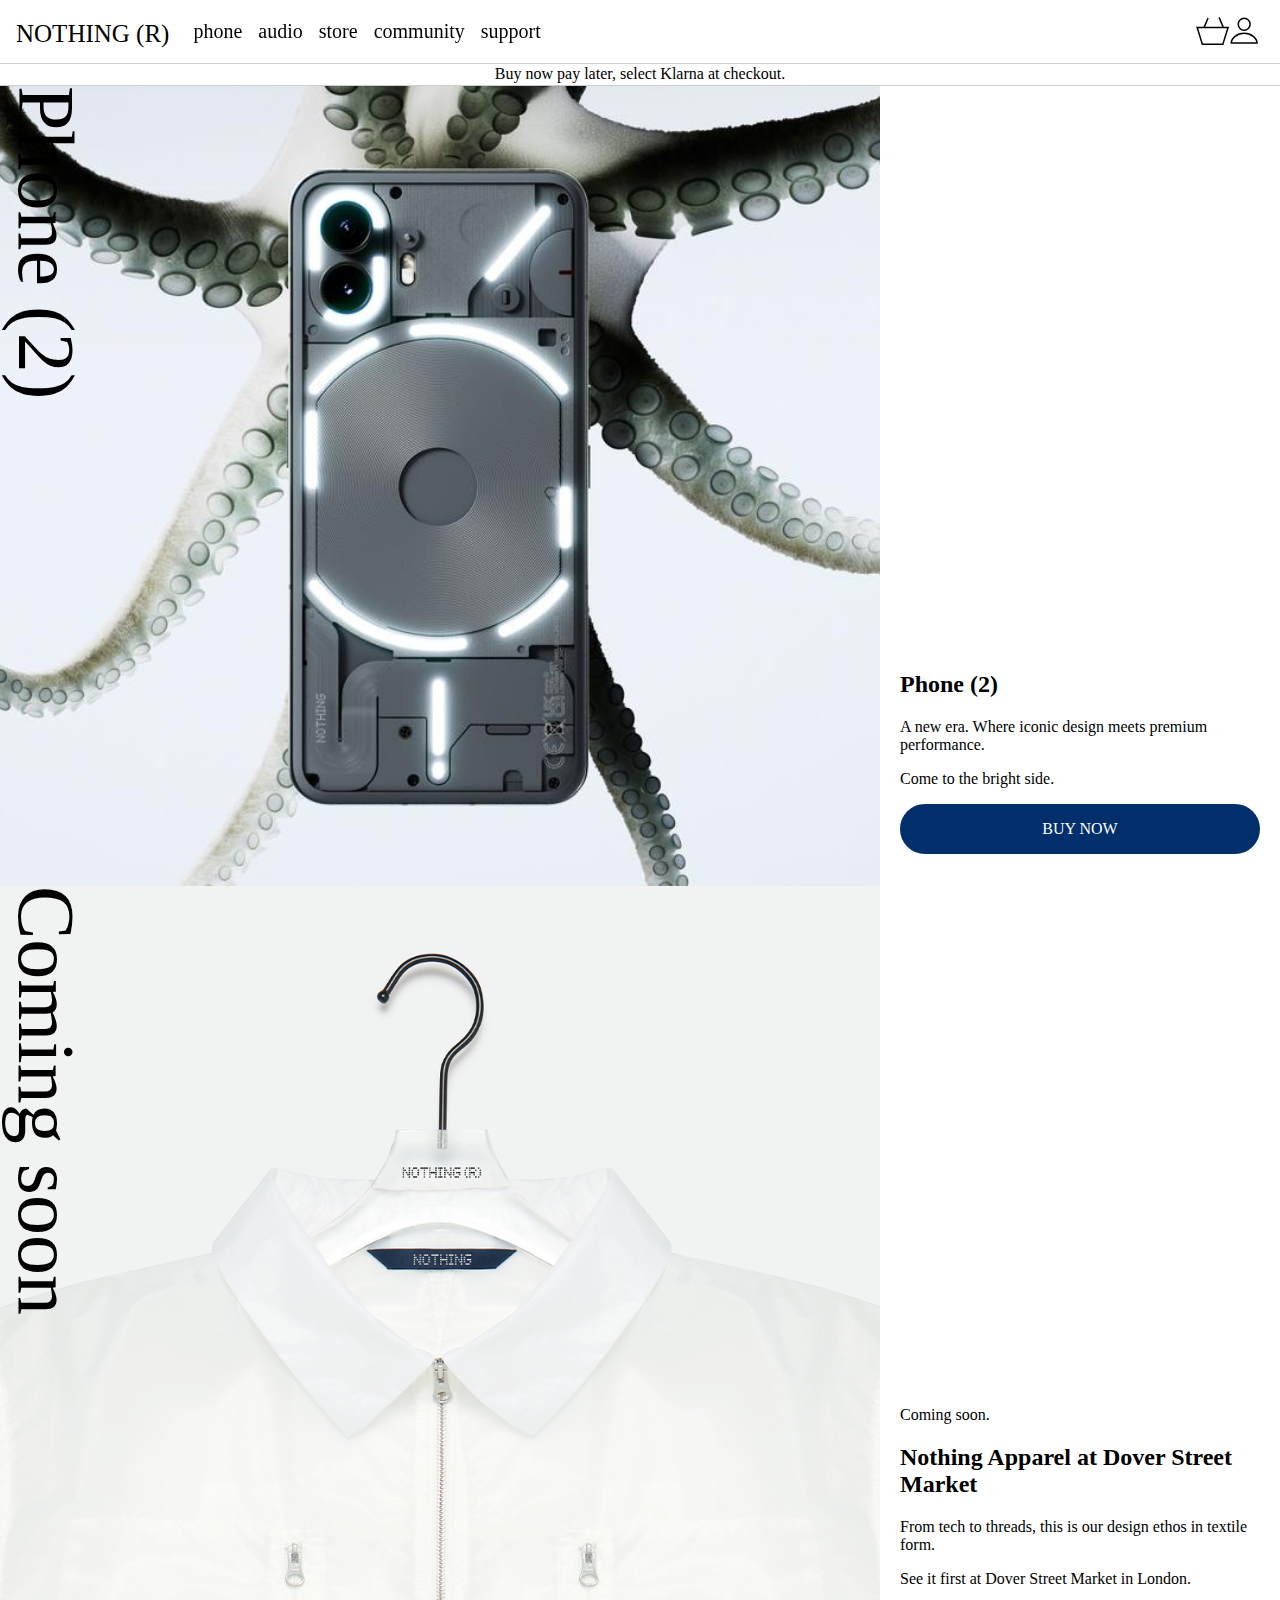
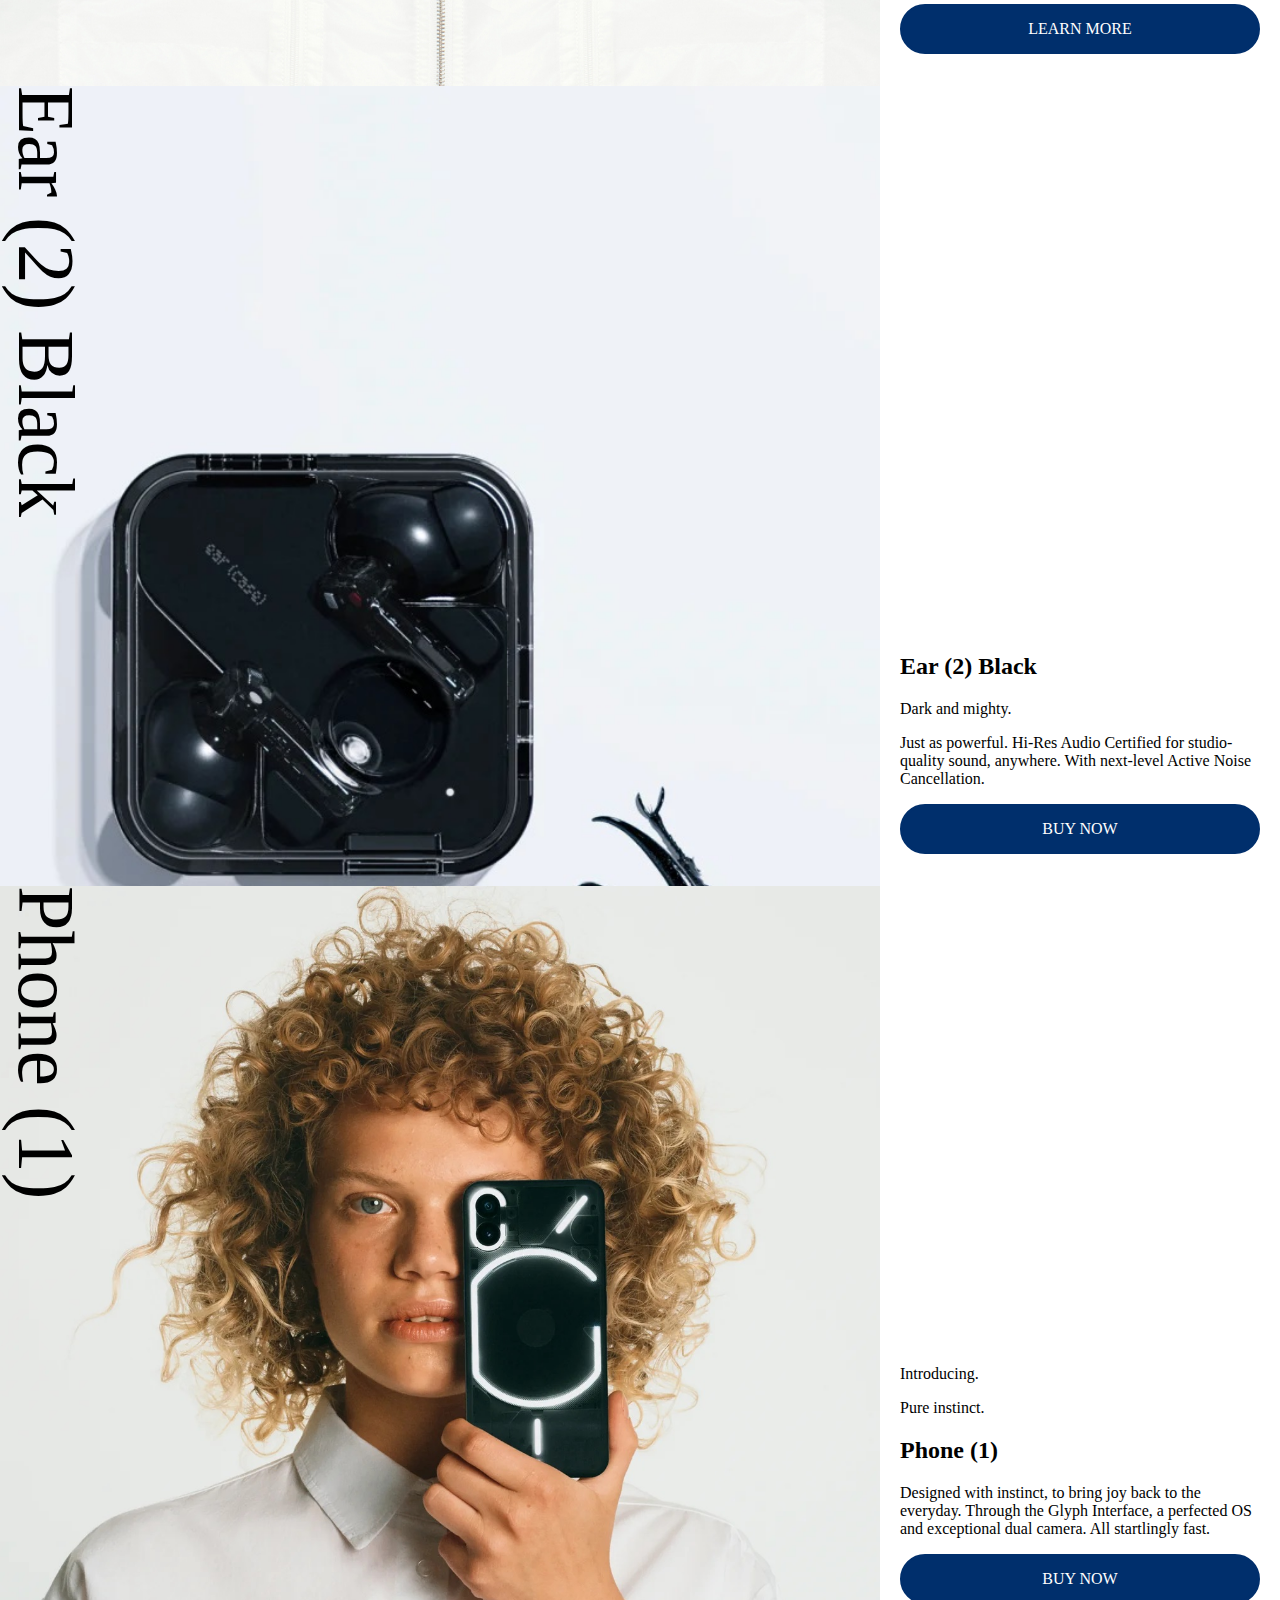
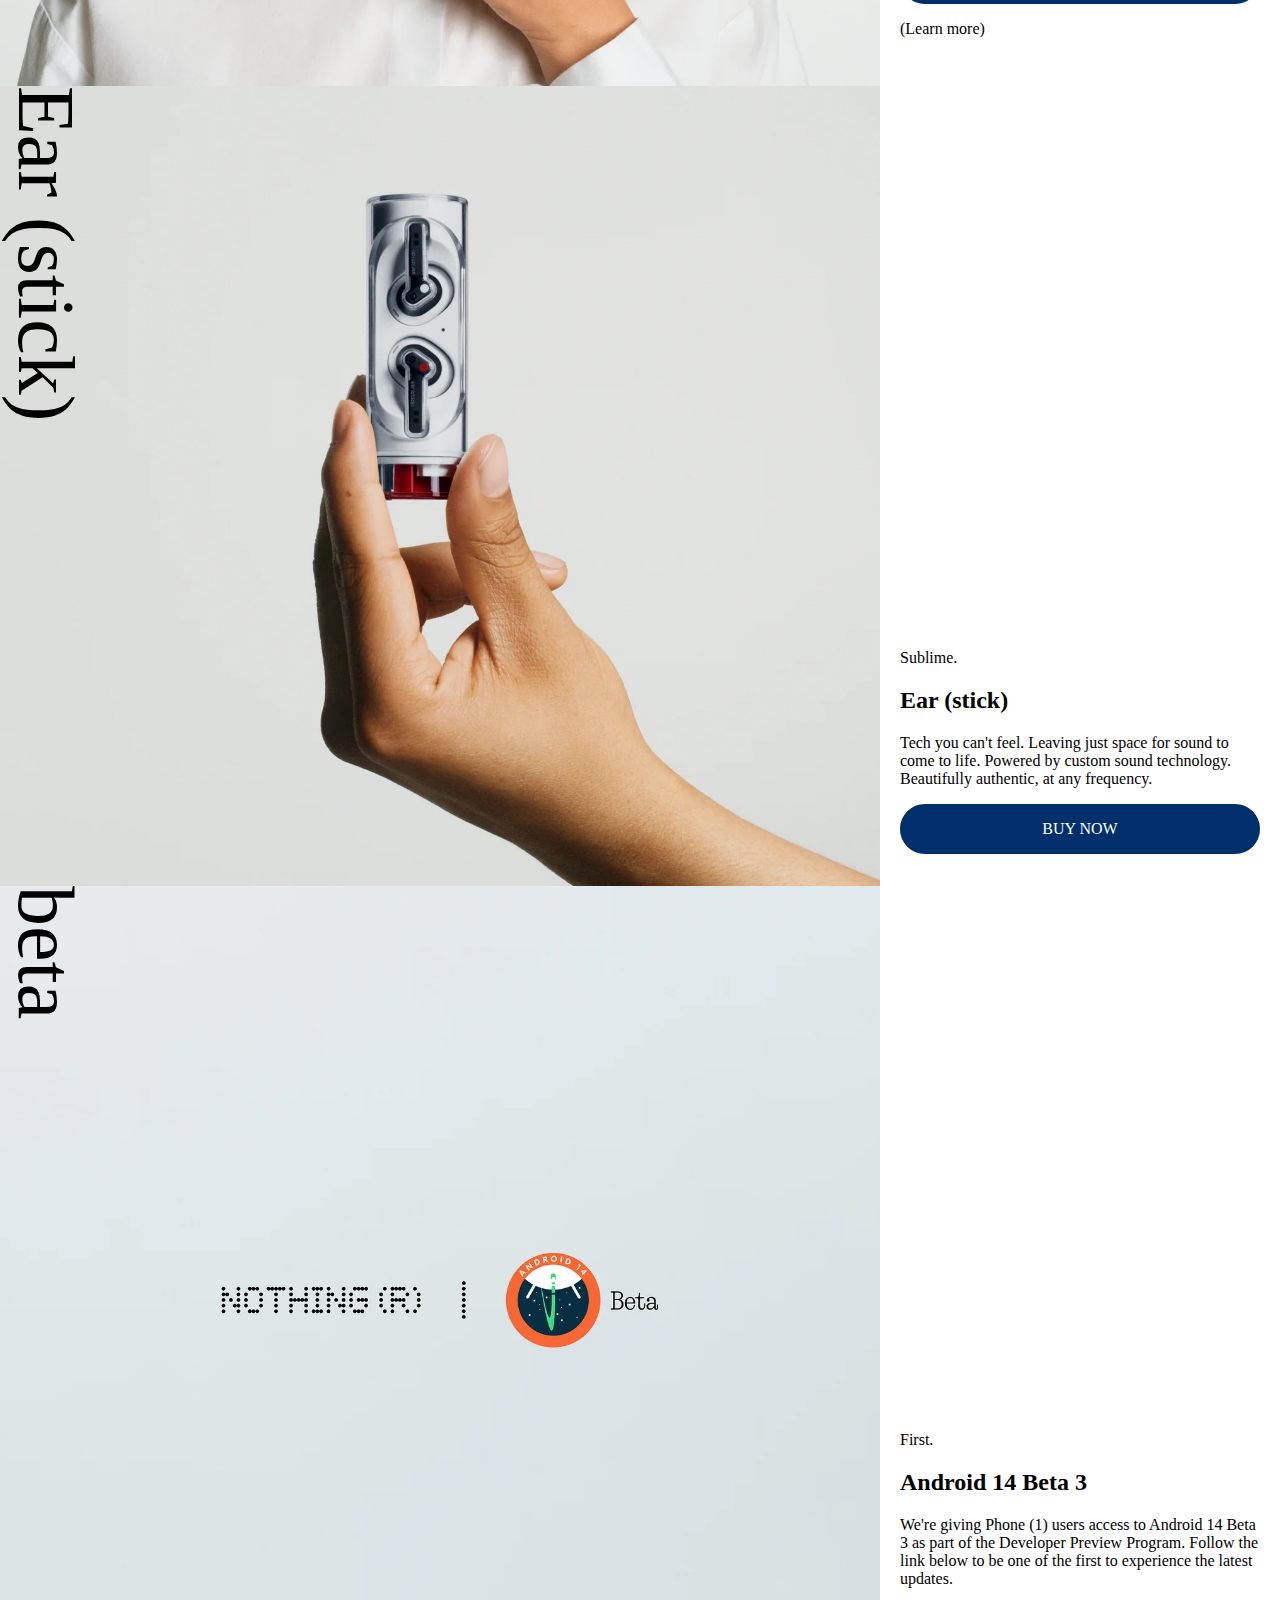
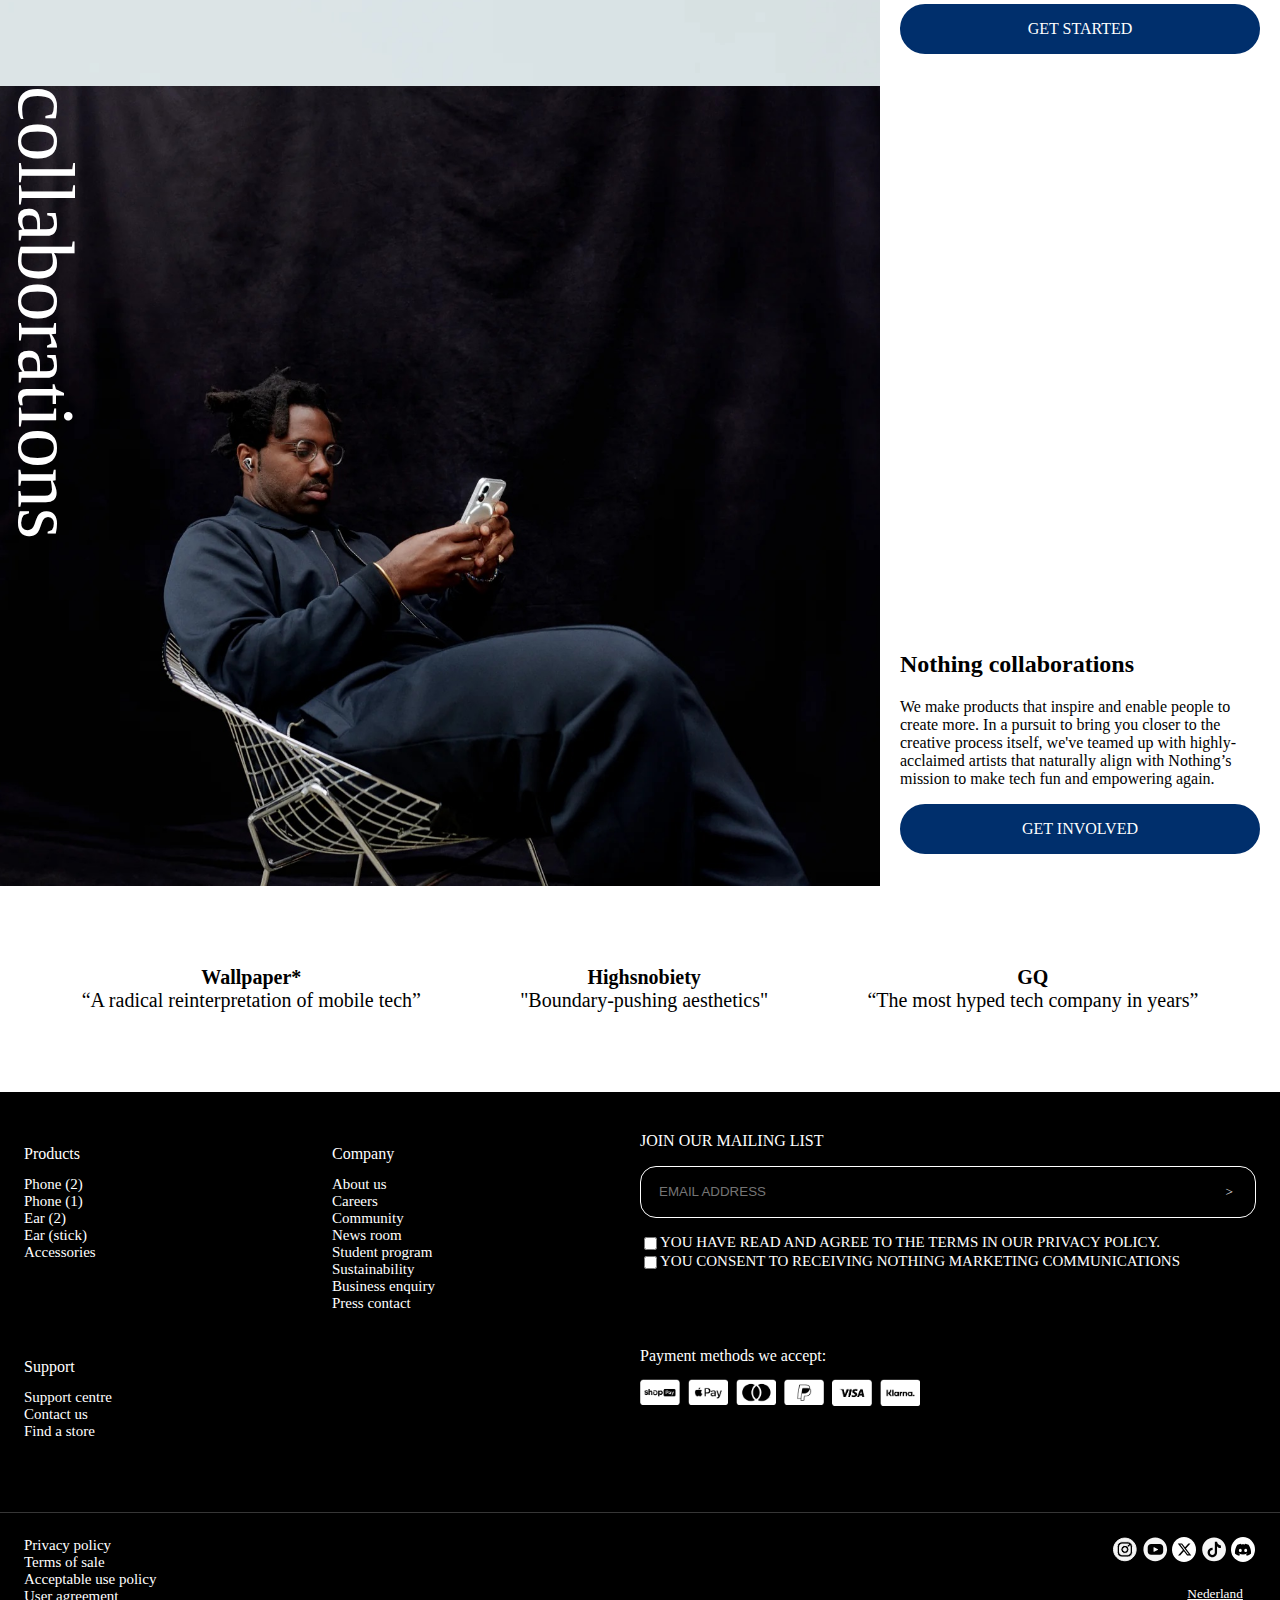
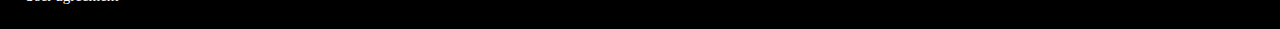
==== commit 60afa6cd: "Add files via upload" ====
--- a/index.html
+++ b/index.html
@@ -6,7 +6,7 @@
 	<meta name="author" content="Felix Nierman">
 	<meta name="viewport" content="width=device-width, initial-scale=1">
 	
-	<title>Nothing FED Project</title>
+	<title>Nothing (R)</title>
 	
 	<link href="styles/style.css" rel="stylesheet">
 	<link rel="icon" type="image/png" href="images/faviconNothing.png">
@@ -152,19 +152,20 @@
 	</section>
 	
 	<footer>
-
-		<p>JOIN OUR MAILING LIST</p>
-		<form action="phone2.html">
-			<div>
-				<input type="email" placeholder="EMAIL ADDRESS">
-				<button>></button>
-			</div>
-		</form>
 		<div>
-			<input type="checkbox" id="privacy"><label for="privacy">YOU HAVE READ AND AGREE TO THE TERMS IN OUR PRIVACY POLICY.</label>
-		</div>
-		<div>
-			<input type="checkbox" id="marketing"><label for="marketing">YOU CONSENT TO RECEIVING NOTHING MARKETING COMMUNICATIONS</label>
+			<p>JOIN OUR MAILING LIST</p>
+			<form action="phone2.html">
+				<div>
+					<input type="email" placeholder="EMAIL ADDRESS">
+					<button>></button>
+				</div>
+			</form>
+			<div>
+				<input type="checkbox" id="privacy"><label for="privacy">YOU HAVE READ AND AGREE TO THE TERMS IN OUR PRIVACY POLICY.</label>
+			</div>
+			<div>
+				<input type="checkbox" id="marketing"><label for="marketing">YOU CONSENT TO RECEIVING NOTHING MARKETING COMMUNICATIONS</label>
+			</div>
 		</div>
 		<nav>
 			<div>
@@ -233,6 +234,7 @@
 				</ul>
 			</div>
 		</nav>
+		<div>
 			<h2>Payment methods we accept:</h2>
 			<ul>
 				<li>
@@ -254,22 +256,23 @@
 					<img alt="Klarna" src="./images/klarna.png">
 				</li>
 			</ul>
+		</div>
 		<nav>
 			<div>
-			<a href="./phone2.html">Privacy policy</a>
-			<a href="./phone2.html">Terms of sale</a>
-			<a href="./phone2.html">Acceptable use policy</a>
-			<a href="./phone2.html">User agreement</a>
-		</div>
-
-		<!-- Socials -->
-		<div>
-			<a href="./phone2.html"><svg><g fill="#f5f5f5" stroke="#f5f5f5"><path d="m10.1438 12.4257c0-.9704.7883-1.7587 1.7587-1.7587.9705 0 1.7588.7883 1.7588 1.7587s-.7883 1.7588-1.7588 1.7588c-.9704 0-1.7587-.7884-1.7587-1.7588z"></path><path d="m8.98265 7.1123h5.71785c.3594 0 .701.07758 1.0089.21688-.0259-.00151-.0521-.00227-.0784-.00227-.7378 0-1.3382.60031-1.3382 1.33814 0 .24471.0658.47453.1808.67235-.6987-.58304-1.597-.9344-2.5752-.9344-2.21879 0-4.0266 1.8078-4.0266 4.0266 0 2.2185 1.80393 4.0266 4.0266 4.0266 2.2188 0 4.0266-1.8078 4.0266-4.0266 0-.9903-.3601-1.8987-.9561-2.60105.1949.11109.4207.17465.6621.17465.7378 0 1.3381-.60032 1.3381-1.33815 0-.01247-.0001-.02491-.0005-.03731.1203.28948.1867.60679.1867.93938v5.71788c0 1.354-1.1008 2.4548-2.4548 2.4548h-5.71785c-1.35398 0-2.45482-1.1008-2.45482-2.4548v-5.71788c0-1.35398 1.10084-2.45482 2.45482-2.45482z"></path><path d="m.526123 12.4261c0-6.24792 5.067827-11.31575 11.315677-11.31575 6.2514 0 11.3158 5.06773 11.3158 11.31575 0 6.2479-5.0679 11.3157-11.3158 11.3157-6.24785 0-11.315677-5.0678-11.315677-11.3157zm14.174677 7.6597c2.648 0 4.8043-2.1517 4.8043-4.8008v-5.71786c0-2.65234-2.1561-4.80437-4.8043-4.80437h-5.71789c-2.64852 0-4.80437 2.15585-4.80437 4.80437v5.71786c0 2.6491 2.15639 4.8008 4.80437 4.8008z"></path></g></svg></a>
-			<a href="./phone2.html"><svg><g fill="#f5f5f5"><path d="m14.9187 12.3301-3.7219-2.0243c-.1528-.0852-.6748.0249-.6748.1989v3.9492c0 .174.5185.2841.6712.2024l3.8889-1.9248c.1562-.0853-.0072-.3126-.1634-.4014z"></path><path d="m12.2339.610352c-6.52401 0-11.815687 5.291678-11.815687 11.815748 0 6.524 5.291677 11.8157 11.815687 11.8157 6.5241 0 11.8158-5.2917 11.8158-11.8157 0-6.52407-5.2882-11.815748-11.8158-11.815748zm7.9447 13.832948c0 1.8716-1.5165 3.3917-3.3917 3.3917h-8.66911c-1.87162 0-3.39165-1.5165-3.39165-3.3917v-4.0345c0-1.87158 1.51647-3.39161 3.39165-3.39161h8.66911c1.8716 0 3.3917 1.51648 3.3917 3.39161z"></path></g></svg></a>
-			<a href="./phone2.html"><svg><g clip-path="url(#clip0_520_5)"><path d="M12 25C18.6274 25 24 19.4036 24 12.5C24 5.59644 18.6274 0 12 0C5.37258 0 0 5.59644 0 12.5C0 19.4036 5.37258 25 12 25Z" fill="white"></path><path d="M16.4023 6.40625H18.4707L13.9531 11.5684L19.2676 18.5938H15.1074L11.8467 14.334L8.12012 18.5938H6.04883L10.8799 13.0713L5.78516 6.40625H10.0508L12.9951 10.2998L16.4023 6.40625ZM15.6758 17.3574H16.8213L9.42676 7.57812H8.19629L15.6758 17.3574Z" fill="black"></path></g><defs><clipPath id="clip0_520_5"><rect width="24" height="25" fill="white"></rect></clipPath></defs></svg></a>
-			<a href="./phone2.html"><svg><path d="m12.0715.610352c-6.55393 0-11.86984 5.315918-11.86984 11.869848 0 6.5539 5.31591 11.8698 11.86984 11.8698 6.5539 0 11.8698-5.3159 11.8698-11.8698 0-6.55393-5.3123-11.869848-11.8698-11.869848zm6.8322 10.385648c-.1284.0107-.2533.0178-.3818.0178-1.4021 0-2.7079-.7064-3.4749-1.87658v6.39338c0 2.6116-2.1157 4.7272-4.7273 4.7272-2.61154 0-4.7272-2.1156-4.7272-4.7272s2.11566-4.7272 4.7272-4.7272c.0999 0 .1963.0071.2926.0142v2.3297c-.0963-.0107-.1927-.0285-.2926-.0285-1.33073 0-2.41175 1.081-2.41175 2.4118s1.08102 2.4118 2.41175 2.4118c1.3308 0 2.5081-1.0489 2.5081-2.3833l.025-10.86013h2.2263c.2105 1.99793 1.8195 3.55702 3.8246 3.7033v2.58663z" fill="#f5f5f5"></path></svg></a>
-			<a href="./phone2.html"><svg><ellipse cx="12" cy="12.5" fill="#fff" rx="12" ry="12.5"></ellipse><path d="m17.5781 7.66406c1.8047 2.67974 2.7071 5.68754 2.3789 9.16014 0 0 0 .0274-.0273.0274-1.2031.9023-2.5703 1.5859-4.0195 2.0234-.0274.0273-.0274 0-.0547 0-.3008-.4375-.5743-.875-.8203-1.3398 0-.0274 0-.0547.0273-.0821.4375-.164.8477-.3554 1.2578-.6015.0274 0 .0274-.0547 0-.0821-.082-.0547-.1641-.1093-.2461-.1914-.0273 0-.0273 0-.0547 0-2.5976 1.2031-5.4414 1.2031-8.06638 0-.02734 0-.05468 0-.05468 0-.08203.0821-.16406.1367-.2461.1914-.05468.0274-.02734.0821 0 .0821.38282.2461.82032.4375 1.25782.6015.02734.0274.02734.0547.02734.0821-.24609.4648-.51953.9023-.82031 1.3398-.02735 0-.05469.0273-.05469 0-1.44922-.4375-2.81641-1.1211-4.01953-2.0234-.02735 0-.02735-.0274-.02735-.0274-.27343-3.0078.30079-6.043 2.37891-9.16014h.02735c1.03906-.49218 2.13281-.82031 3.2539-1.01172.02734-.02734.05469 0 .05469 0 .16406.27344.30073.57422.41013.84766 1.2305-.19141 2.461-.19141 3.6914 0 .1094-.27344.2461-.57422.4102-.84766 0 0 .0273-.02734.0547 0 1.1211.19141 2.2148.51954 3.2539 1.01172zm-8.25779 7.32814c.79299 0 1.44919-.7383 1.44919-1.6133 0-.9023-.6289-1.6133-1.44919-1.6133-.79297 0-1.44922.711-1.44922 1.6133 0 .875.65625 1.6133 1.44922 1.6133zm5.33199 0c.8204 0 1.4493-.7383 1.4493-1.6133.0273-.9023-.6289-1.6133-1.4493-1.6133-.7929 0-1.4218.711-1.4218 1.6133 0 .875.6289 1.6133 1.4218 1.6133z" fill="#000"></path></svg></a>
-		</div>
+				<a href="./phone2.html">Privacy policy</a>
+				<a href="./phone2.html">Terms of sale</a>
+				<a href="./phone2.html">Acceptable use policy</a>
+				<a href="./phone2.html">User agreement</a>
+			</div>
+
+			<!-- Socials -->
+			<div>
+				<a href="./phone2.html"><svg><g fill="#f5f5f5" stroke="#f5f5f5"><path d="m10.1438 12.4257c0-.9704.7883-1.7587 1.7587-1.7587.9705 0 1.7588.7883 1.7588 1.7587s-.7883 1.7588-1.7588 1.7588c-.9704 0-1.7587-.7884-1.7587-1.7588z"></path><path d="m8.98265 7.1123h5.71785c.3594 0 .701.07758 1.0089.21688-.0259-.00151-.0521-.00227-.0784-.00227-.7378 0-1.3382.60031-1.3382 1.33814 0 .24471.0658.47453.1808.67235-.6987-.58304-1.597-.9344-2.5752-.9344-2.21879 0-4.0266 1.8078-4.0266 4.0266 0 2.2185 1.80393 4.0266 4.0266 4.0266 2.2188 0 4.0266-1.8078 4.0266-4.0266 0-.9903-.3601-1.8987-.9561-2.60105.1949.11109.4207.17465.6621.17465.7378 0 1.3381-.60032 1.3381-1.33815 0-.01247-.0001-.02491-.0005-.03731.1203.28948.1867.60679.1867.93938v5.71788c0 1.354-1.1008 2.4548-2.4548 2.4548h-5.71785c-1.35398 0-2.45482-1.1008-2.45482-2.4548v-5.71788c0-1.35398 1.10084-2.45482 2.45482-2.45482z"></path><path d="m.526123 12.4261c0-6.24792 5.067827-11.31575 11.315677-11.31575 6.2514 0 11.3158 5.06773 11.3158 11.31575 0 6.2479-5.0679 11.3157-11.3158 11.3157-6.24785 0-11.315677-5.0678-11.315677-11.3157zm14.174677 7.6597c2.648 0 4.8043-2.1517 4.8043-4.8008v-5.71786c0-2.65234-2.1561-4.80437-4.8043-4.80437h-5.71789c-2.64852 0-4.80437 2.15585-4.80437 4.80437v5.71786c0 2.6491 2.15639 4.8008 4.80437 4.8008z"></path></g></svg></a>
+				<a href="./phone2.html"><svg><g fill="#f5f5f5"><path d="m14.9187 12.3301-3.7219-2.0243c-.1528-.0852-.6748.0249-.6748.1989v3.9492c0 .174.5185.2841.6712.2024l3.8889-1.9248c.1562-.0853-.0072-.3126-.1634-.4014z"></path><path d="m12.2339.610352c-6.52401 0-11.815687 5.291678-11.815687 11.815748 0 6.524 5.291677 11.8157 11.815687 11.8157 6.5241 0 11.8158-5.2917 11.8158-11.8157 0-6.52407-5.2882-11.815748-11.8158-11.815748zm7.9447 13.832948c0 1.8716-1.5165 3.3917-3.3917 3.3917h-8.66911c-1.87162 0-3.39165-1.5165-3.39165-3.3917v-4.0345c0-1.87158 1.51647-3.39161 3.39165-3.39161h8.66911c1.8716 0 3.3917 1.51648 3.3917 3.39161z"></path></g></svg></a>
+				<a href="./phone2.html"><svg><g clip-path="url(#clip0_520_5)"><path d="M12 25C18.6274 25 24 19.4036 24 12.5C24 5.59644 18.6274 0 12 0C5.37258 0 0 5.59644 0 12.5C0 19.4036 5.37258 25 12 25Z" fill="white"></path><path d="M16.4023 6.40625H18.4707L13.9531 11.5684L19.2676 18.5938H15.1074L11.8467 14.334L8.12012 18.5938H6.04883L10.8799 13.0713L5.78516 6.40625H10.0508L12.9951 10.2998L16.4023 6.40625ZM15.6758 17.3574H16.8213L9.42676 7.57812H8.19629L15.6758 17.3574Z" fill="black"></path></g><defs><clipPath id="clip0_520_5"><rect width="24" height="25" fill="white"></rect></clipPath></defs></svg></a>
+				<a href="./phone2.html"><svg><path d="m12.0715.610352c-6.55393 0-11.86984 5.315918-11.86984 11.869848 0 6.5539 5.31591 11.8698 11.86984 11.8698 6.5539 0 11.8698-5.3159 11.8698-11.8698 0-6.55393-5.3123-11.869848-11.8698-11.869848zm6.8322 10.385648c-.1284.0107-.2533.0178-.3818.0178-1.4021 0-2.7079-.7064-3.4749-1.87658v6.39338c0 2.6116-2.1157 4.7272-4.7273 4.7272-2.61154 0-4.7272-2.1156-4.7272-4.7272s2.11566-4.7272 4.7272-4.7272c.0999 0 .1963.0071.2926.0142v2.3297c-.0963-.0107-.1927-.0285-.2926-.0285-1.33073 0-2.41175 1.081-2.41175 2.4118s1.08102 2.4118 2.41175 2.4118c1.3308 0 2.5081-1.0489 2.5081-2.3833l.025-10.86013h2.2263c.2105 1.99793 1.8195 3.55702 3.8246 3.7033v2.58663z" fill="#f5f5f5"></path></svg></a>
+				<a href="./phone2.html"><svg><ellipse cx="12" cy="12.5" fill="#fff" rx="12" ry="12.5"></ellipse><path d="m17.5781 7.66406c1.8047 2.67974 2.7071 5.68754 2.3789 9.16014 0 0 0 .0274-.0273.0274-1.2031.9023-2.5703 1.5859-4.0195 2.0234-.0274.0273-.0274 0-.0547 0-.3008-.4375-.5743-.875-.8203-1.3398 0-.0274 0-.0547.0273-.0821.4375-.164.8477-.3554 1.2578-.6015.0274 0 .0274-.0547 0-.0821-.082-.0547-.1641-.1093-.2461-.1914-.0273 0-.0273 0-.0547 0-2.5976 1.2031-5.4414 1.2031-8.06638 0-.02734 0-.05468 0-.05468 0-.08203.0821-.16406.1367-.2461.1914-.05468.0274-.02734.0821 0 .0821.38282.2461.82032.4375 1.25782.6015.02734.0274.02734.0547.02734.0821-.24609.4648-.51953.9023-.82031 1.3398-.02735 0-.05469.0273-.05469 0-1.44922-.4375-2.81641-1.1211-4.01953-2.0234-.02735 0-.02735-.0274-.02735-.0274-.27343-3.0078.30079-6.043 2.37891-9.16014h.02735c1.03906-.49218 2.13281-.82031 3.2539-1.01172.02734-.02734.05469 0 .05469 0 .16406.27344.30073.57422.41013.84766 1.2305-.19141 2.461-.19141 3.6914 0 .1094-.27344.2461-.57422.4102-.84766 0 0 .0273-.02734.0547 0 1.1211.19141 2.2148.51954 3.2539 1.01172zm-8.25779 7.32814c.79299 0 1.44919-.7383 1.44919-1.6133 0-.9023-.6289-1.6133-1.44919-1.6133-.79297 0-1.44922.711-1.44922 1.6133 0 .875.65625 1.6133 1.44922 1.6133zm5.33199 0c.8204 0 1.4493-.7383 1.4493-1.6133.0273-.9023-.6289-1.6133-1.4493-1.6133-.7929 0-1.4218.711-1.4218 1.6133 0 .875.6289 1.6133 1.4218 1.6133z" fill="#000"></path></svg></a>
+			</div>
 			<!-- /* Deze button laat een menu zien met allerlei landen */ -->
 			<button>Nederland</button>
 		</nav>
@@ -277,5 +280,4 @@
 	</footer>
 	<script src="scripts/script.js"></script>
 </body>
-	
-</html>
+</html>--- a/styles/style.css
+++ b/styles/style.css
@@ -13,7 +13,6 @@
 /*********************/
 /* CUSTOM PROPERTIES */
 /*********************/
-@media (prefers-color-scheme: light) {
 :root {
 	/* startje */
 	--color-text:#111;
@@ -29,27 +28,16 @@
 	
 	--border-color: rgba(0,0,0,0.2);
 }
-}
-
-/* wel of geen dark of light mode? */
-@media (prefers-color-scheme: dark) {
-:root {
-	/* startje */
-	--color-text:#111;
-	--color-background:#eee;
-
-	--color-main: black;
-	--color-secondary: white;
-	--color-accent: #002F6C;
-
-	--background-color-main: white;
-	--background-color-secondary: black;
-	--background-color-accent: #002F6C;
-	
-	--border-color: rgba(0,0,0,0.2);
-}
-}
-
+
+@font-face {
+	font-family: "Ndot";
+	src: url(Ndot-55.otf);
+}
+
+@font-face {
+	font-family: Ntype;
+	src: url(NType82Mono-Regular.otf);
+}
 
 /****************/
 /* JOUW STYLING */
@@ -67,12 +55,12 @@
 	align-items: center;
 }
 
-h1 {
+h1, header p {
 	margin: 0 auto 0 0;
 	padding: 0;
 }
 
-h1 a {
+h1 a , header p a {
 	font-family: "Ndot";
 	font-size: 25px;
 	font-weight: 100;
@@ -144,7 +132,7 @@
 	flex-direction: column;
 	list-style: none;
 	
-	font-family: "Ndot";
+	font-family: Ndot;
 	margin: 0;
 	padding: 0;
 	width: 100%;
@@ -157,6 +145,10 @@
 	color: var(--color-main);
 }
 
+header nav:nth-of-type(2):focus-within, nav:nth-of-type(2) {
+	translate: 0% 0%;
+}
+
 /* ////////////////////////////////// */
 /* 				body				  */
 /* ////////////////////////////////// */
@@ -165,15 +157,7 @@
 body {
 	margin: 0;
 	padding: 0;
-	font-family: "Ntype 82 Mono";
-}
-
-@media screen and (min-width: 700px) {
-	section section {
-		display: grid;
-		grid-template-columns: 2fr 400px;
-		
-	}
+	font-family: Ntype;
 }
 
 /* > betekent direct-child-combinator */
@@ -204,7 +188,7 @@
 }
 
 section > div:first-of-type > p {
-	font-family: "Ndot";
+	font-family: Ndot;
 	font-weight: 500;
 	font-size: 5em;
 	writing-mode: vertical-rl;
@@ -254,14 +238,24 @@
 	border: solid var(--color-secondary) 3px;
 }
 
-
-section:nth-of-type(2) ul li{
+section:nth-of-type(2) ul {
+	margin: 0 1.5em;
+	padding: 0;
+}
+
+section:nth-of-type(2) ul li {
 	list-style: none;
+	margin: 3em 0;
+	padding: 0;
+}
+section:nth-of-type(2) ul li p {
+	margin: 0;
 }
 
 section:nth-of-type(2) ul li p:first-of-type{
 	font-weight: bold;
 }
+
 /* ////////////////////////////////// */
 /* 				FOOTER				  */
 /* ////////////////////////////////// */
@@ -273,7 +267,7 @@
 
 }
 
-footer form div {
+footer > div form div {
 	border: solid var(--color-secondary) 1px;
 	border-radius: 1em;
 	padding: 1em;
@@ -283,31 +277,31 @@
 	position: relative;
 }
 
-footer form div input[type="email"] {
+footer > div form div input[type="email"] {
 	border: none;
 	background-color: transparent;
 }
 
-footer form div button {
-	font-family: "Ndot";
+footer > div form div button {
+	font-family: Ndot;
 	border: none;
 	background-color: transparent;
 	color: var(--color-secondary);
 }
 
-footer > div:nth-of-type(1) {
+footer > div > div:nth-of-type(1) {
 	margin-top: 1em;
 	display: flex;
 	align-items: flex-start;	
 }
 
-footer > div:nth-of-type(2) {
+footer > div > div:nth-of-type(2) {
 	margin-bottom: 1em;	
 	display: flex;
 	align-items: flex-start;	
 }
 
-footer > div label {
+footer > div > div label {
 	font-size: 15px;
 	font-weight: lighter;
 }
@@ -326,7 +320,7 @@
 
 }
 
-footer nav:nth-of-type(1) div h2 {
+footer h2 {
 	font-size: 16px;
 	font-weight: lighter;
 }
@@ -343,25 +337,19 @@
 	color: var(--color-secondary);
 }
 
-footer > h2 {
-	font-weight: lighter;
-	font-size: 15px;
-}
-
-footer > ul {
+footer > div:nth-of-type(2) > ul {
 	list-style: none;
 	display: flex;
 	padding: 0;
 	margin: 0 0 5em 0;
 }
 
-footer > ul li img {
+footer > div:nth-of-type(2) > ul li img {
 	width: 2.5em;
 	margin: 0 .5em 0 0;
-
-}
-
-footer > nav:nth-of-type(2) {
+}
+
+footer nav:nth-of-type(2) {
 	display: grid;
 	grid-template-columns: 1fr 1fr;
 	align-items: start;
@@ -371,54 +359,61 @@
 	position: relative;
 }
 
-footer > nav:nth-of-type(2) div:nth-of-type(1){
+footer nav:nth-of-type(2) div:nth-of-type(1){
 	display: flex;
 	flex-direction: column;
 }
 
-footer > nav:nth-of-type(2) div:nth-of-type(2){
+footer nav:nth-of-type(2) div:nth-of-type(2){
 	display: flex;
 	justify-content: end;
 }
 
-footer > nav a {
+footer nav a {
 	font-weight: lighter;
 	font-size: 15px;
 	text-decoration: none;
 	color: var(--color-secondary);
 }
 
-footer > nav a svg {
+footer nav a svg {
 	fill: none;
 	height: 25px;
 	width: 25px;
 	margin: 0 0 0 .3em;
 }
 
-footer > nav button {
+footer nav button {
 	width: 3em;
 	color: var(--color-secondary);
 	text-decoration: underline;
-	font-family: "Ntype 82 Mono";
+	font-family: Ntype;
 	position: absolute;
 	right: 4.4em;
 	bottom: 1.4em;
 }
 
-
-/* TWEEDE PAGINA */
+/* ///////////////////////////////// */
+/* 			TWEEDE PAGINA			 */
+/* ///////////////////////////////// */
+body[class="phone2"] section:nth-of-type(1) {
+	position: relative;
+	background-color: #F3F5F8;
+
+}
+
 body[class="phone2"] section:nth-of-type(1) > div:first-of-type {
 	width: 100%;
-	background-color: rgb(230, 230, 230);
-}
-
-body[class="phone2"] section div p:first-of-type {
+	height: calc(90vw);
+}
+
+body[class="phone2"] section:first-of-type > div:first-of-type > p:first-of-type {
 	color: var(--color-main);
 	font-size: 4em;
 	z-index: 1;
 }
 
-body[class="phone2"] section div img {
+body[class="phone2"] section > div > img {
 	width: 150%;
 	height: auto;
 
@@ -426,49 +421,110 @@
 	overflow: hidden;
 }
 
-body[class="phone2"] section:nth-of-type(1) div:nth-of-type(2) {
+body[class="phone2"] section:nth-of-type(1) div:nth-of-type(1) div:nth-of-type(2) {
 	display: flex;
 	flex-direction: column;
 	align-items: end;
 
 	position: absolute;
 	right: 1em;
-	top: 5em;
-}
-
-body[class="phone2"] section div:nth-of-type(2) p{
+	top: 0;
+}
+
+body[class="phone2"] section:first-of-type div:nth-of-type(1) div:nth-of-type(2) p{
 	color: var(--color-main);
 	font-size: 13px;
 	max-width: 30%;
 	text-align: end;
 }
 
-body[class="phone2"] section div:nth-of-type(2) div{
+body[class="phone2"] section:first-of-type div:nth-of-type(1) div:nth-of-type(2) div{
 	width: 40%;
 	height: auto;
 	display: flex;
 	justify-content: end;
 }
 
-body[class="phone2"] section div:nth-of-type(2) div button{
+body[class="phone2"] section:first-of-type div:nth-of-type(1) div:nth-of-type(2) div button{
 	background-color: transparent;
 	border: none;
-	font-family: "Ndot";
-}
-
-
-/* STICKY MENU  */
+	font-family: Ndot;
+}
+
+body[class="phone2"] section > div:nth-of-type(1) > div:nth-of-type(1) {
+	position: absolute;
+	left: 0;
+	right: 0;
+	bottom: 0;
+	display: flex;
+	justify-content: center;
+	height: auto;
+}
+
+body[class="phone2"] section div:nth-of-type(1) div:nth-of-type(1) p {
+	font-size: 13px;
+}
+
+body[class="phone2"] section div:nth-of-type(1) div:nth-of-type(1) button {
+	background-color: transparent;
+	border: none;
+	font-family: Ndot;
+}
+
+body[class="phone2"] section div:nth-of-type(3) {
+	padding: 1.5em;
+}
+
+body[class="phone2"] section:first-of-type > div:nth-of-type(2) h1 {
+	font-weight: 500;
+	font-size: 30px;
+	margin-bottom: .5em;
+}
+
+body[class="phone2"] section:first-of-type div:nth-of-type(2) div {
+	display: flex;
+	align-items: center;
+	justify-content: start;
+	height: fit-content;
+	margin: 0 -.4em;
+	width: fit-content;
+}
+
+body[class="phone2"] section:first-of-type div:nth-of-type(2) > div > img {
+	min-width: auto;
+	height: 25px;
+	object-fit:contain;
+}
+
+body[class="phone2"] section:first-of-type div:nth-of-type(2) div p {
+	font-size: 16px;
+}
+
+body[class="phone2"] section:first-of-type div:nth-of-type(2) > p:first-of-type {
+	font-size: 25px;
+	margin-bottom: 1em;
+}
+
+body[class="phone2"] section:first-of-type div:nth-of-type(2) p {
+	font-size: 16px;
+	margin: .3em 0;
+}
+/* ///////////////////////////////// */
+/*			 STICKY MENU 			 */
+/* ///////////////////////////////// */
 body[class="phone2"] section:nth-of-type(2) {
 	display: grid;
 	grid-template-columns: 50% 50%;
 	
-	background-color: rgb(245, 245, 245);
+	background-color: var(--background-color-main);
 	padding: 1em 0 2em 0;
 
 	position: sticky;
 	left: 0;
 	right: 0;
 	bottom: 0;
+
+	z-index: 1;
 }
 
 body[class="phone2"] section:nth-of-type(2) div{
@@ -522,7 +578,7 @@
 	margin: 0 .3em;
 	padding-left: 1.5em;
 	text-align: start;
-	font-family: "Ntype 82 Mono";
+	font-family: Ntype;
 }
 
 body[class="phone2"] section:nth-of-type(2) div:nth-of-type(2) {
@@ -530,6 +586,7 @@
 	justify-content: center;
 	align-items: center;
 	border-radius: 3em;
+	box-shadow: #d4d4d4 0 0 10px;
 	background-color: white;
 	height: 3em;
 	width: 90%;
@@ -548,7 +605,147 @@
 	height: 3.5em;
 	margin: 0 1.5em 0 .5em;
 	background-color: #C8102E;
-	border: solid #C8102E 1px;
+	border: solid #C8102E 3px;
 	border-radius: 3em;
 	color: white;
-}+	font-family: Ntype;
+}
+
+body[class="phone2"] section:nth-of-type(2) > button:hover {
+	background-color: var(--background-color-main);
+	border: solid #C8102E 3px;
+	color: #C8102E;
+	font-weight: 700;
+}
+
+button {
+	cursor: pointer;
+}
+
+
+
+@media screen and (min-width: 50em) {
+
+	header h1, header > p {
+		order: 1;
+		margin: 0;
+	}
+	
+	header nav:nth-of-type(1) {
+		order: 3;
+	}
+
+	header nav button {
+		display: none;
+	}
+
+	header nav:nth-of-type(2) {
+		position: static;
+		translate: unset;
+		padding: 0;
+		margin-right: auto;
+
+		background: none;
+
+		order: 2;
+	}
+
+	header nav:nth-of-type(2) ul {
+		display: flex;
+		flex-direction: row;
+		margin-left: 1em;
+	}
+
+	header nav:nth-of-type(2) ul li a {
+		border: none;
+		padding: 0 .4em;
+		font-size: 20px;
+	}
+
+	section section {
+		display: grid;
+		grid-template-columns: 2fr 400px;	
+	}
+
+	body > section:last-of-type ul {
+		display: flex;
+		flex-direction: row;
+		justify-content: space-around;
+		
+		margin: 2em;
+	}
+
+	body > section:last-of-type ul li p {
+		font-size: 20px;
+		text-align: center;
+		padding: 0 1em;
+	}
+
+	/* tweede pagina  */
+	body[class="phone2"] section:nth-of-type(1) {
+		display: grid;
+		grid-template-columns: 2fr 300px;
+	}
+
+
+	body[class="phone2"] section:nth-of-type(1) div:first-of-type {
+		height: 40em;
+		overflow: visible;
+
+	}
+
+	body[class="phone2"] section:nth-of-type(1) div:first-of-type img {
+		height: 40em;
+		width: auto;
+	}
+
+	body[class="phone2"] section:nth-of-type(1) div:nth-of-type(1) div:nth-of-type(2) {
+		right: -290px;
+		top: 1em;
+		width: 100%;
+	}
+
+	body[class="phone2"] section:first-of-type div:nth-of-type(1) div:nth-of-type(2) > p {
+		max-width: 300px;
+	}
+
+	body[class="phone2"] section:nth-of-type(2) {
+		display: grid;
+		grid-template-columns: 2fr 10em 10em;
+		gap: 1em;
+		align-items: center;
+	}
+
+	body[class="phone2"] section:nth-of-type(2) div:first-of-type {
+		grid-column: span 1;
+		justify-content: start;
+	}
+	body[class="phone2"] section:nth-of-type(2) div:first-of-type button:nth-of-type(3) {
+		flex-grow: 0;
+		width: 20em;
+	}
+
+	/* Footer  */
+	footer {
+		display: grid;
+		grid-template-areas: 
+			"a b"
+			"a c"
+			"d d";
+		grid-template-columns: 1fr 1fr;
+	}
+
+	footer > div:first-of-type {
+		grid-area: b;
+	}
+
+	footer > div:nth-of-type(2) {
+		grid-area: c;
+	}
+	footer nav:first-of-type {
+		grid-area: a;
+	}
+	footer nav:last-of-type {
+		grid-area: d;
+	}
+}
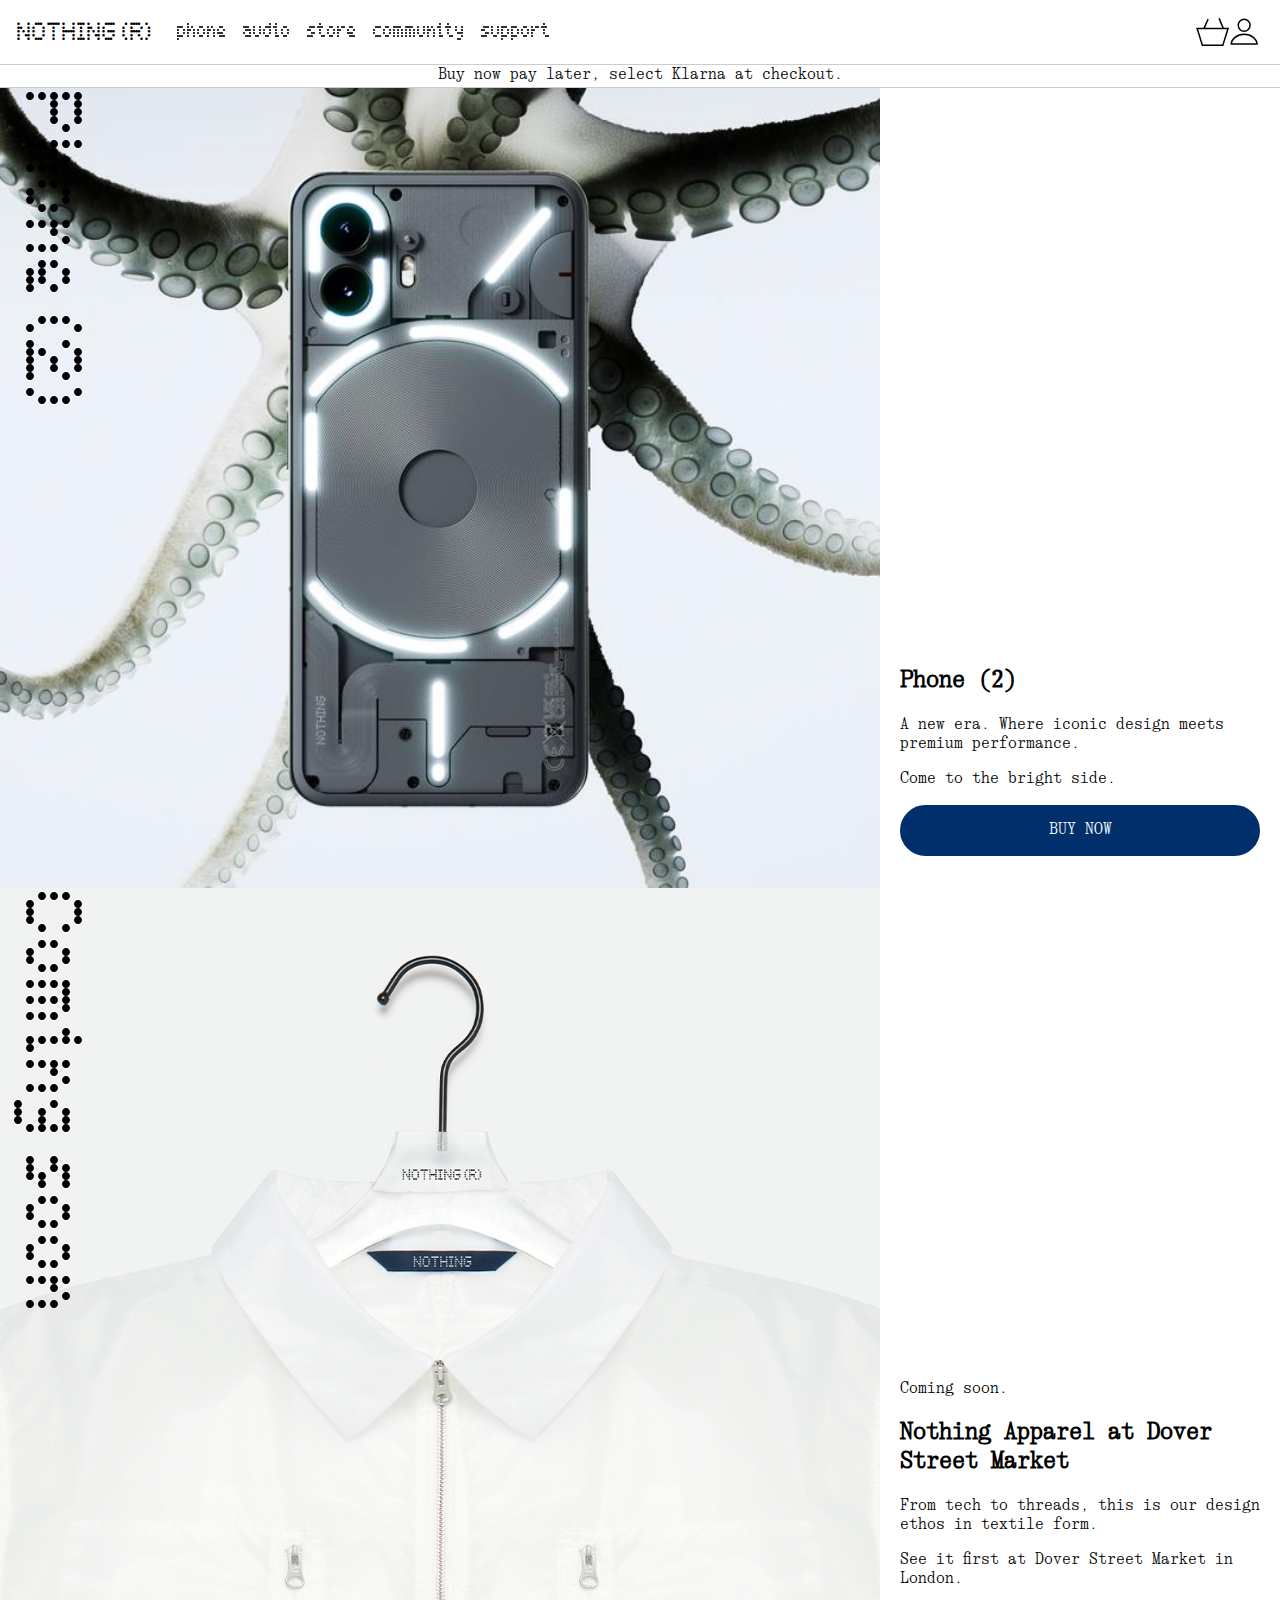
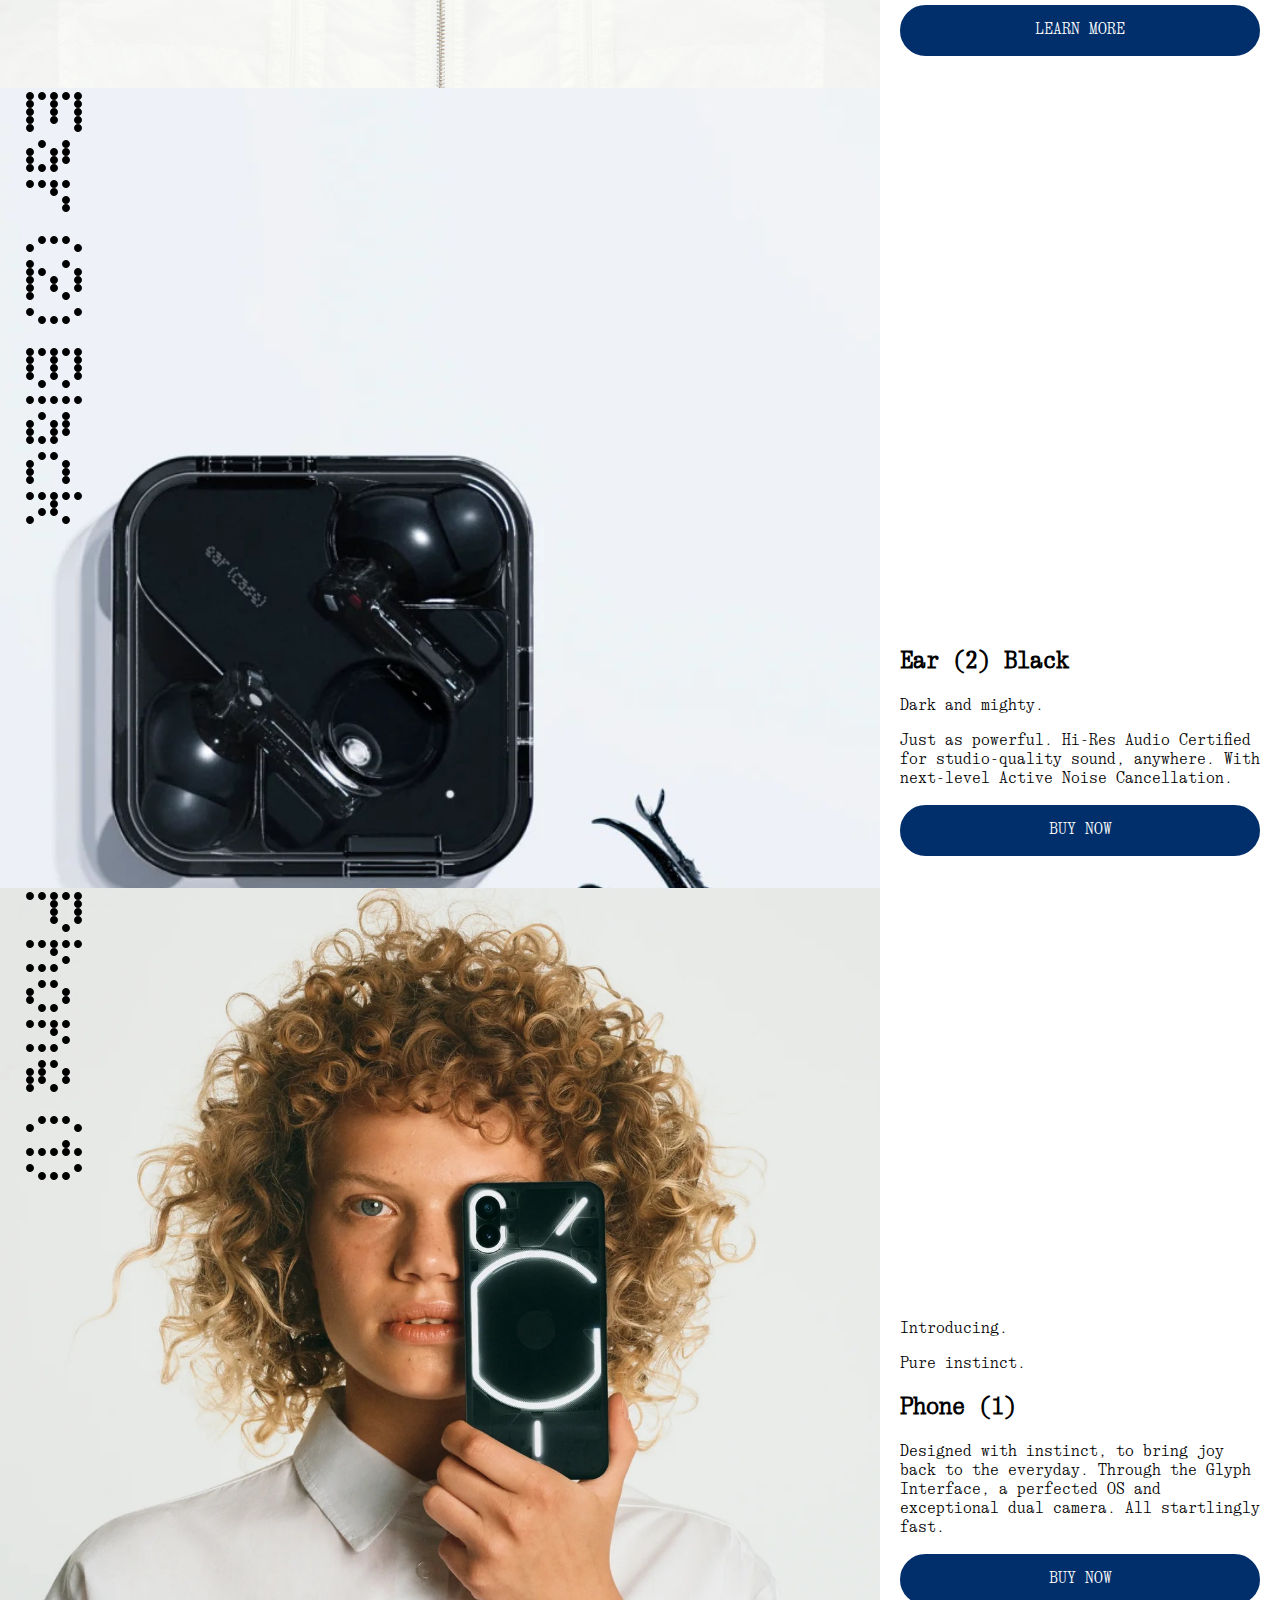
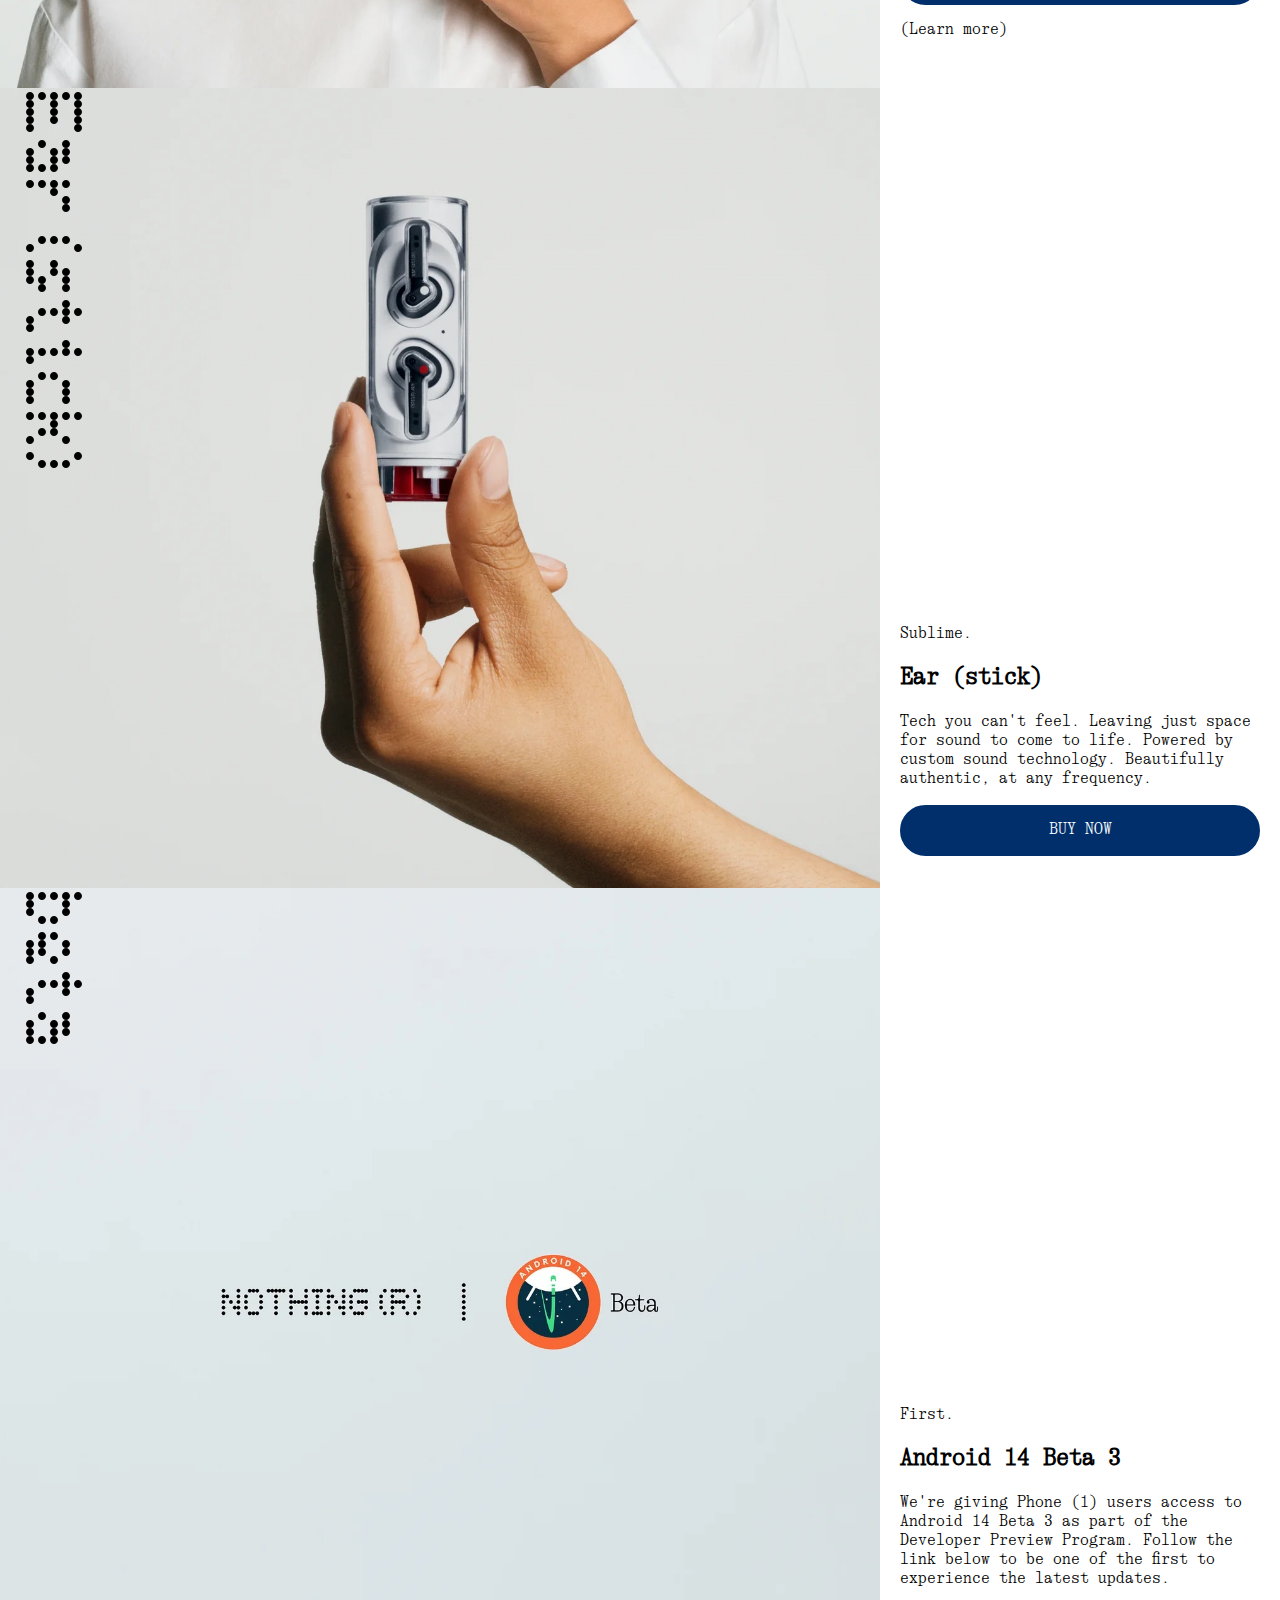
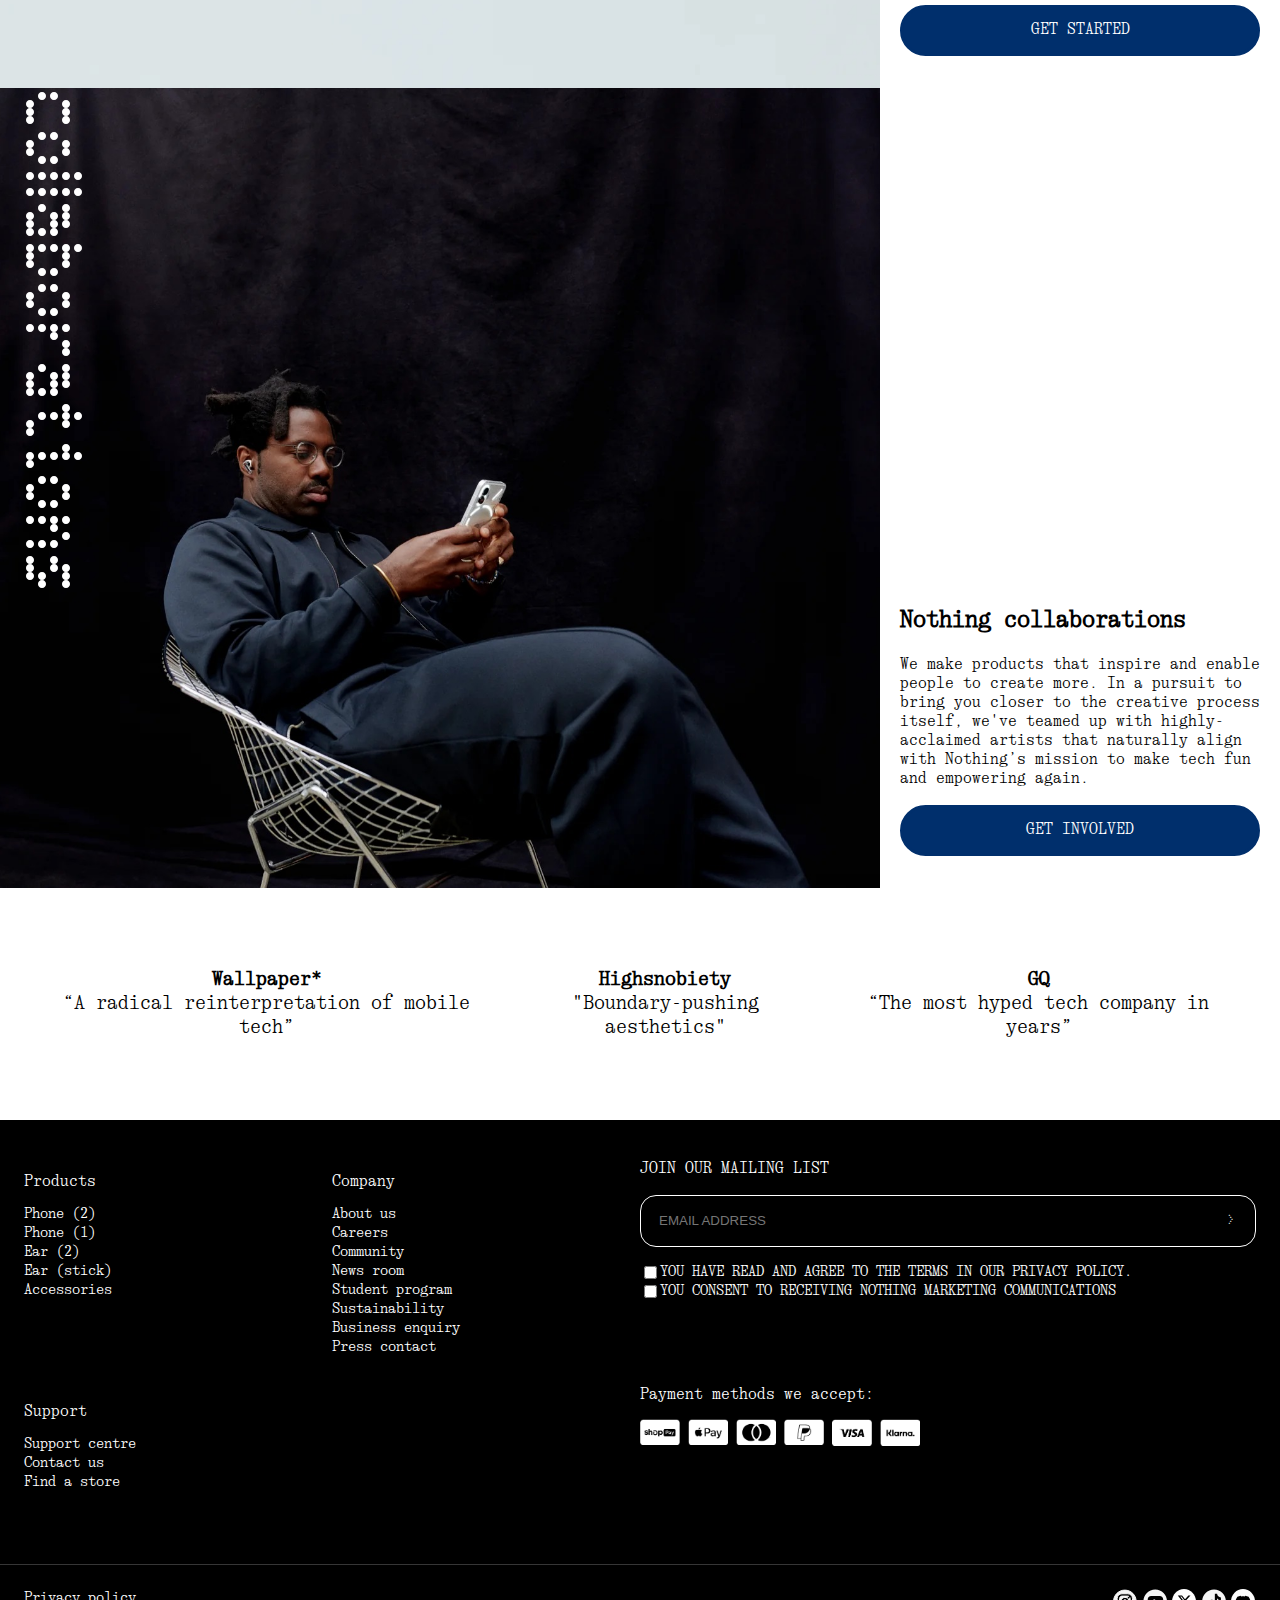
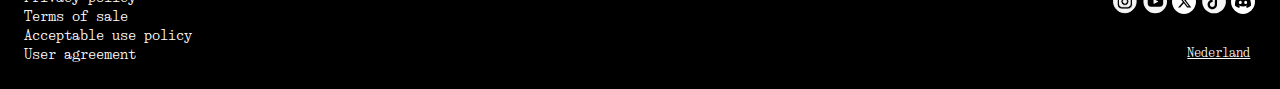
==== commit ba170111: "Add files via upload" ====
--- a/index.html
+++ b/index.html
@@ -11,27 +11,28 @@
 	<link href="styles/style.css" rel="stylesheet">
 	<link rel="icon" type="image/png" href="images/faviconNothing.png">
 </head>
-<header>
-	<h1> <a href="./index.html">NOTHING (R)</a></h1>
-	<nav>
-		<a href="./phone2.html"><svg><g stroke="#000" stroke-width="1.5"><path d="m26.8206 27.3565 5.2376-16.7608h-30.90195l5.23762 16.7608z"></path><path d="m12.0775.93459-4.19012 9.95171"></path><path d="m23.0775.35252 4.19 9.95178"></path></g></svg></a>
-		<a href="./phone2.html"><svg><g stroke="#000" stroke-width="1.5"><path d="m14.1563 16.2843c7.114 0 12.881 4.8681 12.881 9.7361h-25.76191c0-4.868 5.76698-9.7361 12.88091-9.7361z"></path><ellipse cx="14.1557" cy="7.2445" rx="5.895" ry="5.89502"></ellipse></g></svg></a>
-		<button>
-			<svg xmlns="http://www.w3.org/2000/svg"><path d="m.892578.939453h17.607422" stroke="#000"></path></svg>
-			<svg xmlns="http://www.w3.org/2000/svg"><path d="m.892578.939453h17.607422" stroke="#000"></path></svg>
-		</button>
-	</nav>
-	<nav>
-		<ul>
-			<li><a href="./phone2.html">phone</a></li>
-			<li><a href="./phone2.html">audio</a></li>
-			<li><a href="./phone2.html">store</a></li>
-			<li><a href="./phone2.html">community</a></li>
-			<li><a href="./phone2.html">support</a></li>
-		</ul>
-	</nav>
-</header>
+
 <body>
+	<header>
+		<h1> <a href="./index.html">NOTHING (R)</a></h1>
+		<nav>
+			<a href="./phone2.html"><svg><g stroke="#000" stroke-width="1.5"><path d="m26.8206 27.3565 5.2376-16.7608h-30.90195l5.23762 16.7608z"></path><path d="m12.0775.93459-4.19012 9.95171"></path><path d="m23.0775.35252 4.19 9.95178"></path></g></svg></a>
+			<a href="./phone2.html"><svg><g stroke="#000" stroke-width="1.5"><path d="m14.1563 16.2843c7.114 0 12.881 4.8681 12.881 9.7361h-25.76191c0-4.868 5.76698-9.7361 12.88091-9.7361z"></path><ellipse cx="14.1557" cy="7.2445" rx="5.895" ry="5.89502"></ellipse></g></svg></a>
+			<button>
+				<svg xmlns="http://www.w3.org/2000/svg"><path d="m.892578.939453h17.607422" stroke="#000"></path></svg>
+				<svg xmlns="http://www.w3.org/2000/svg"><path d="m.892578.939453h17.607422" stroke="#000"></path></svg>
+			</button>
+		</nav>
+		<nav>
+			<ul>
+				<li><a href="./phone2.html">phone</a></li>
+				<li><a href="./phone2.html">audio</a></li>
+				<li><a href="./phone2.html">store</a></li>
+				<li><a href="./phone2.html">community</a></li>
+				<li><a href="./phone2.html">support</a></li>
+			</ul>
+		</nav>
+	</header>
 	<p>Buy now pay later, select Klarna at checkout.</p>	<!-- dit blijft bovenaan in de pagina staan -->
 	<section>		
 		<section>
--- a/styles/style.css
+++ b/styles/style.css
@@ -4,11 +4,6 @@
 *, *::after, *::before {
   box-sizing:border-box;  
 }
-
-
-
-
-
 
 /*********************/
 /* CUSTOM PROPERTIES */
@@ -30,13 +25,13 @@
 }
 
 @font-face {
-	font-family: "Ndot";
-	src: url(Ndot-55.otf);
+	font-family: Ndot;
+	src: url(fonts/Ndot-55.otf);
 }
 
 @font-face {
 	font-family: Ntype;
-	src: url(NType82Mono-Regular.otf);
+	src: url(fonts/NType82Mono-Regular.otf);
 }
 
 /****************/
@@ -61,7 +56,7 @@
 }
 
 h1 a , header p a {
-	font-family: "Ndot";
+	font-family: Ndot;
 	font-size: 25px;
 	font-weight: 100;
 	margin: 0 auto 0 0;
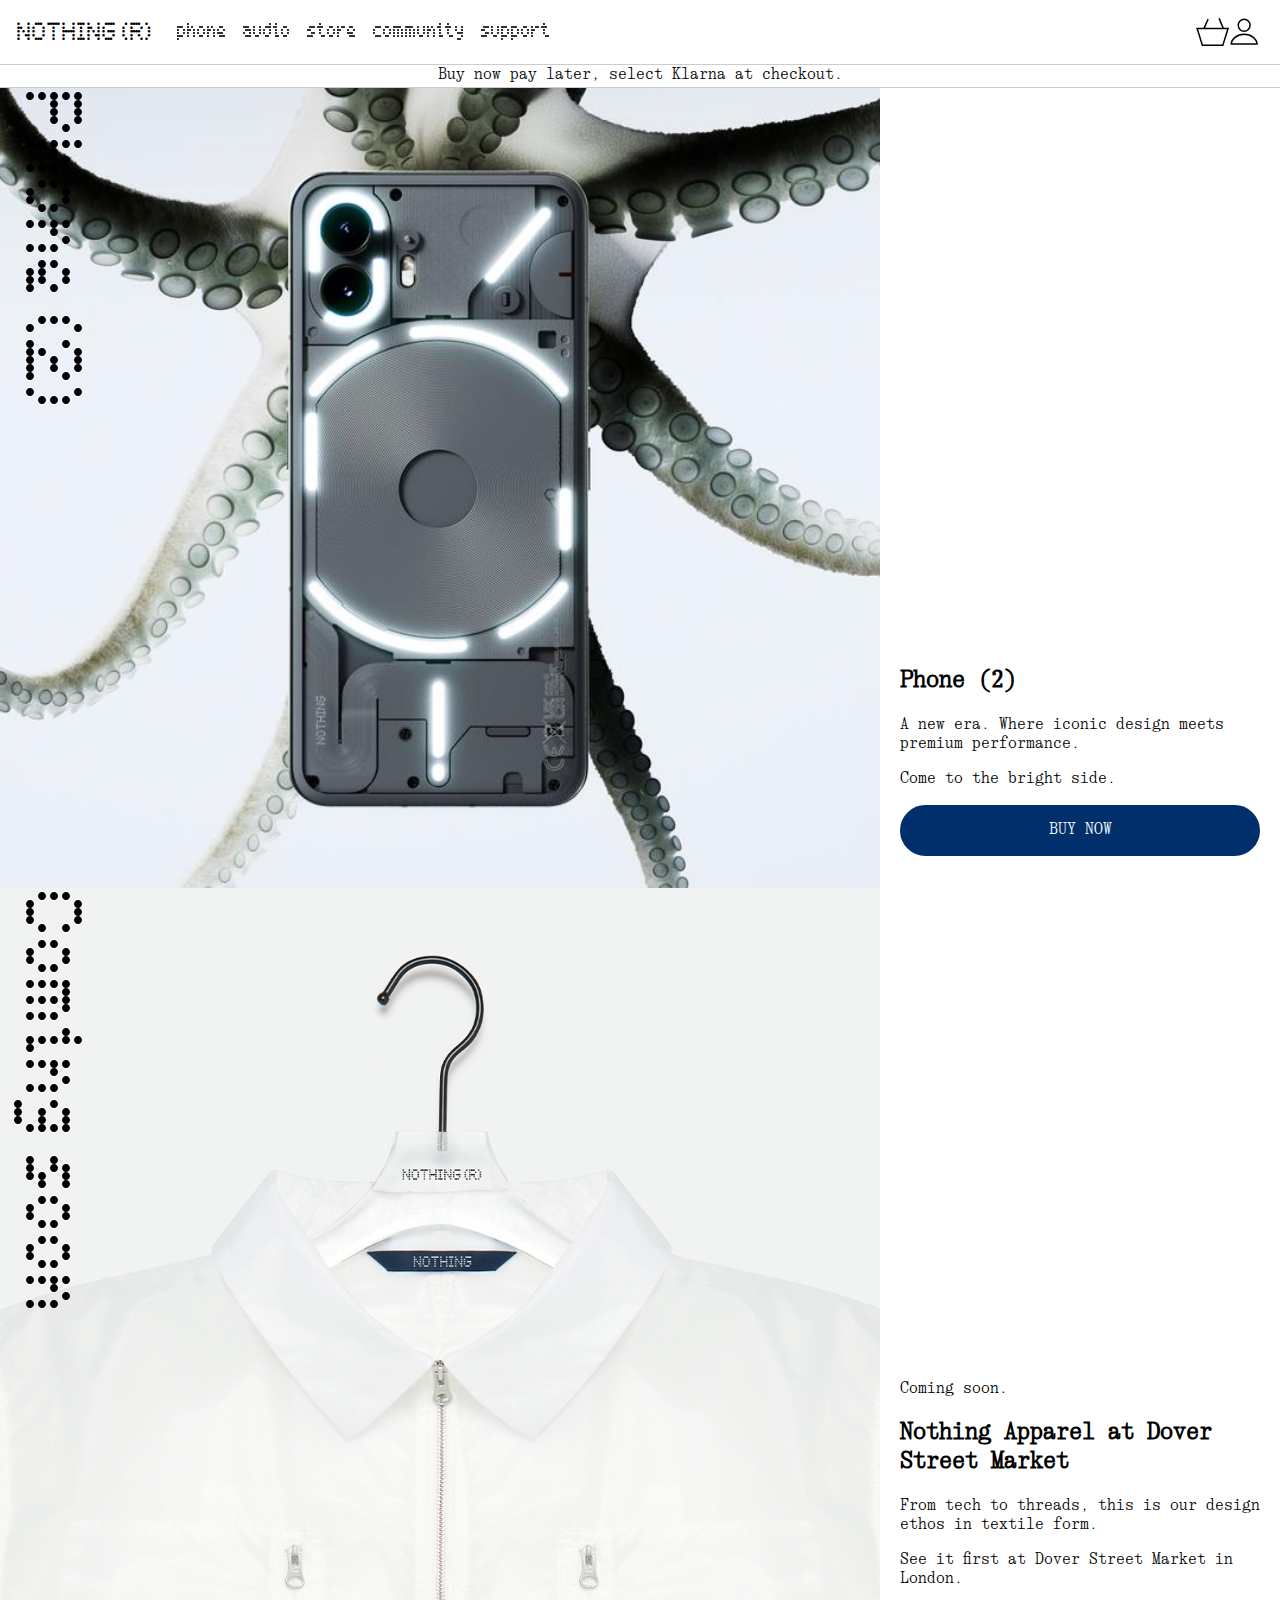
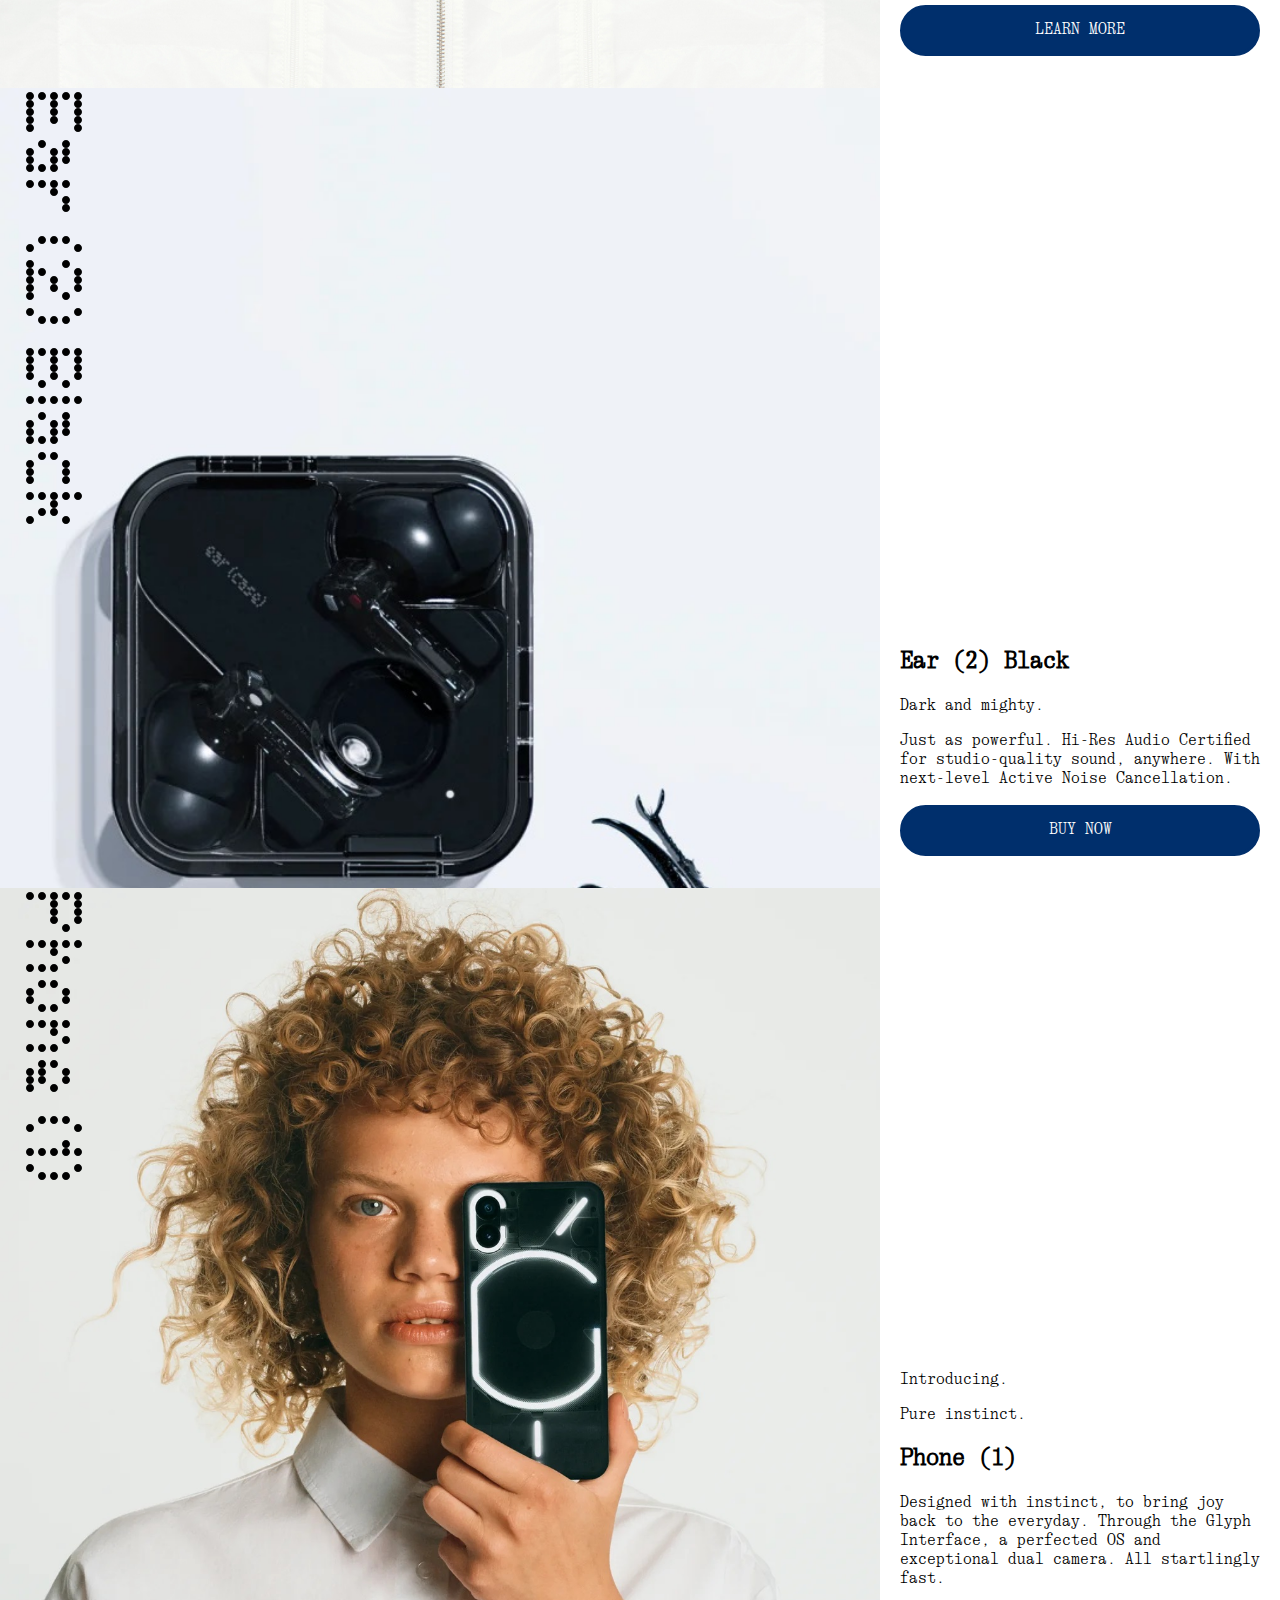
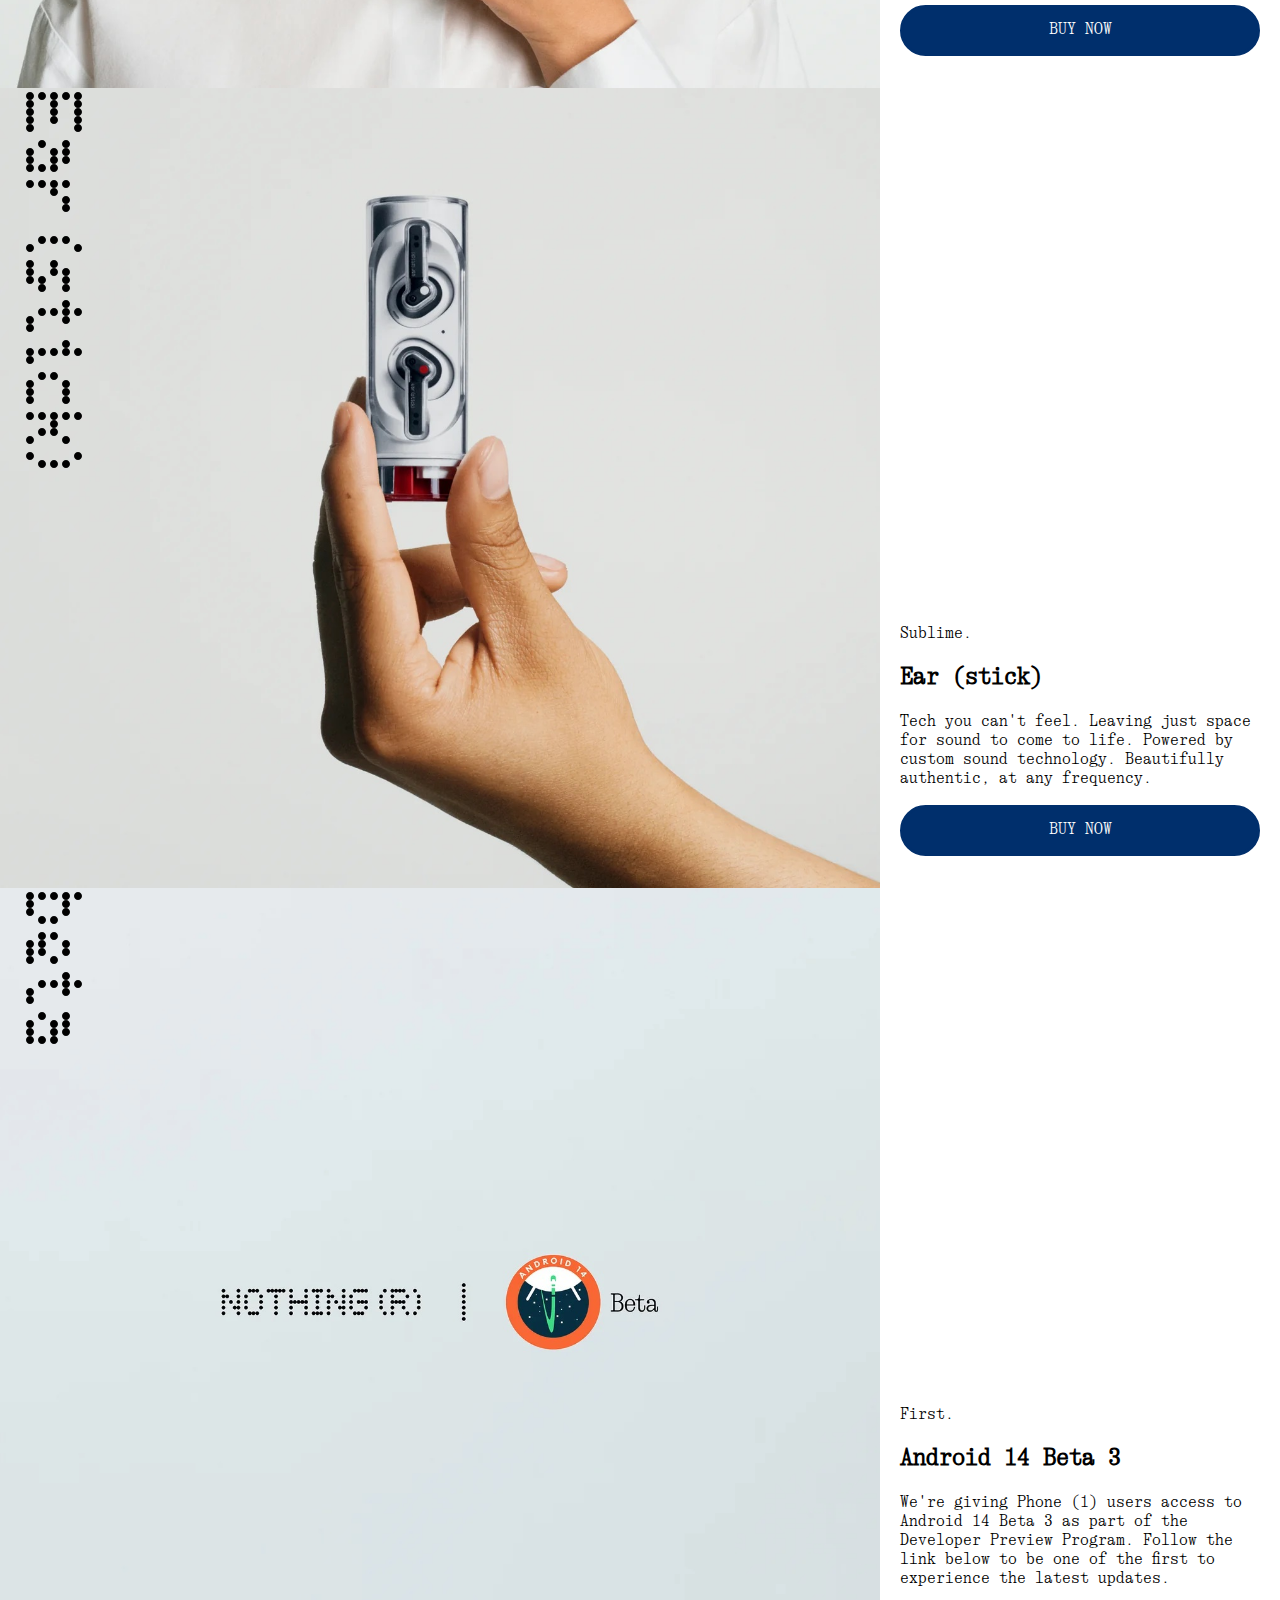
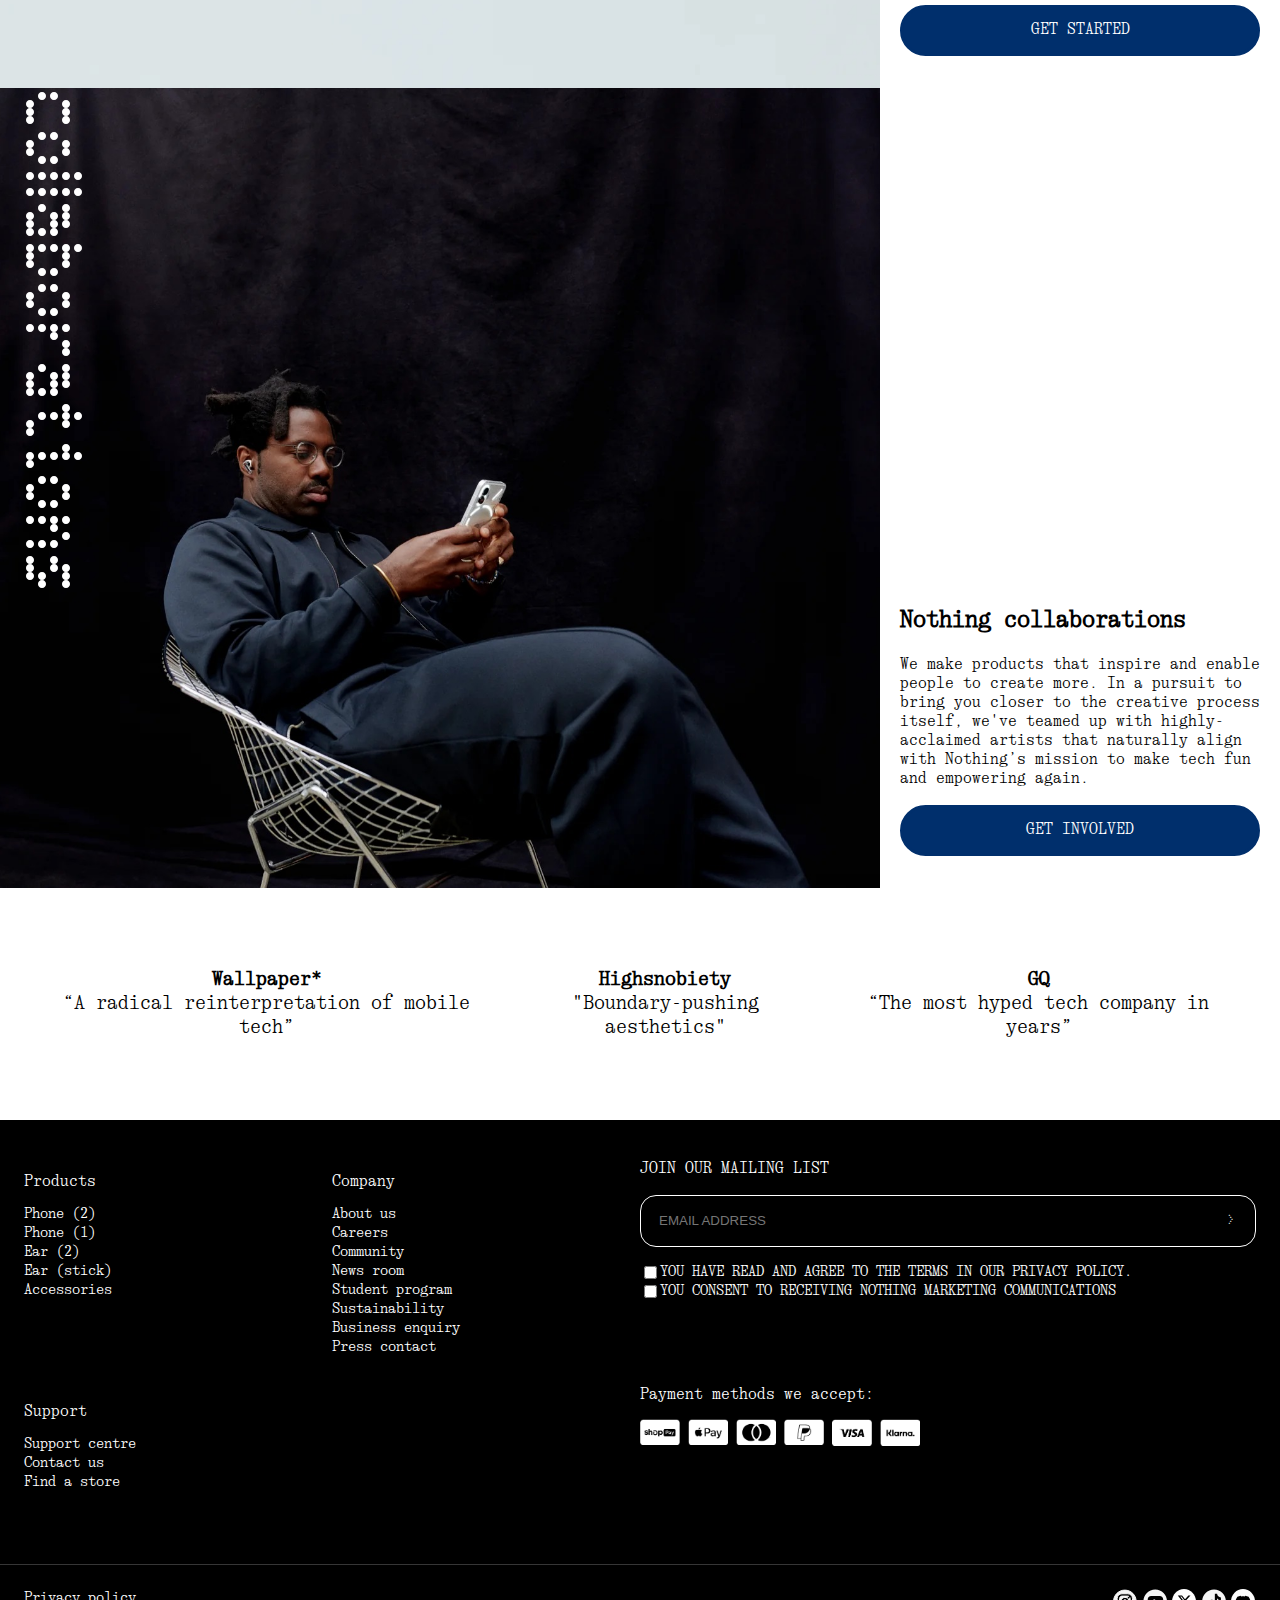
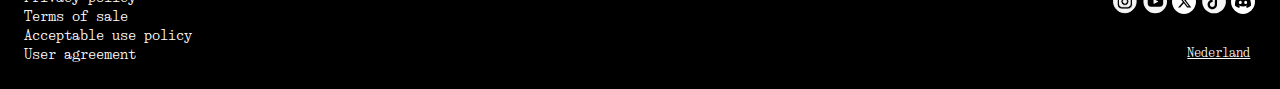
==== commit 1b4e3204: "Add files via upload" ====
--- a/index.html
+++ b/index.html
@@ -14,11 +14,11 @@
 
 <body>
 	<header>
-		<h1> <a href="./index.html">NOTHING (R)</a></h1>
-		<nav>
-			<a href="./phone2.html"><svg><g stroke="#000" stroke-width="1.5"><path d="m26.8206 27.3565 5.2376-16.7608h-30.90195l5.23762 16.7608z"></path><path d="m12.0775.93459-4.19012 9.95171"></path><path d="m23.0775.35252 4.19 9.95178"></path></g></svg></a>
-			<a href="./phone2.html"><svg><g stroke="#000" stroke-width="1.5"><path d="m14.1563 16.2843c7.114 0 12.881 4.8681 12.881 9.7361h-25.76191c0-4.868 5.76698-9.7361 12.88091-9.7361z"></path><ellipse cx="14.1557" cy="7.2445" rx="5.895" ry="5.89502"></ellipse></g></svg></a>
-			<button>
+		<h1><a aria-label="Home" href="./index.html">NOTHING (R)</a></h1>
+		<nav>
+			<a title="Shoppingcart" href="./phone2.html"><svg><g stroke="#000" stroke-width="1.5"><path d="m26.8206 27.3565 5.2376-16.7608h-30.90195l5.23762 16.7608z"></path><path d="m12.0775.93459-4.19012 9.95171"></path><path d="m23.0775.35252 4.19 9.95178"></path></g></svg></a>
+			<a title="Account" href="./phone2.html"><svg><g stroke="#000" stroke-width="1.5"><path d="m14.1563 16.2843c7.114 0 12.881 4.8681 12.881 9.7361h-25.76191c0-4.868 5.76698-9.7361 12.88091-9.7361z"></path><ellipse cx="14.1557" cy="7.2445" rx="5.895" ry="5.89502"></ellipse></g></svg></a>
+			<button title="Menu">
 				<svg xmlns="http://www.w3.org/2000/svg"><path d="m.892578.939453h17.607422" stroke="#000"></path></svg>
 				<svg xmlns="http://www.w3.org/2000/svg"><path d="m.892578.939453h17.607422" stroke="#000"></path></svg>
 			</button>
@@ -44,14 +44,14 @@
 				<h2>Phone (2)</h2>
 				<p>A new era. Where iconic design meets premium performance.</p>
 				<p>Come to the bright side.</p>
-				<a href="./phone2.html">BUY NOW</a>
+				<a aria-label="Phone 2 buy now" href="./phone2.html">BUY NOW</a>
 			</div>
 		</section>
 
 		<section>
 			<div>
 				<p>Coming soon</p>
-				<img src="./images/nothingapparel.jpeg" alt="">
+				<img src="./images/nothingapparel.jpeg" alt="Picture of white Nothing shirt with zipper">
 			</div>
 
 			<div>
@@ -59,28 +59,28 @@
 				<h2>Nothing Apparel at Dover Street Market</h2>
 				<p>From tech to threads, this is our design ethos in textile form.</p>
 				<p>See it first at Dover Street Market in London.</p>
-				<a href="./phone2.html">LEARN MORE</a>
+				<a aria-label="Nothing Apparel learn more" href="./phone2.html">LEARN MORE</a>
 			</div>
 		</section>
 		
 		<section>
 			<div>
 				<p>Ear (2) Black</p>
-				<img src="./images/nothingbeetle.jpg" alt="">
+				<img src="./images/nothingbeetle.jpg" alt="Picture of The Ear 2 black case with a black beetle">
 			</div>
 
 			<div>
 				<h2>Ear (2) Black</h2>
 				<p>Dark and mighty.</p>
 				<p>Just as powerful. Hi-Res Audio Certified for studio-quality sound, anywhere. With next-level Active Noise Cancellation.</p>
-				<a href="./phone2.html">BUY NOW</a>
+				<a aria-label="Ear 2 Black buy now" href="./phone2.html">BUY NOW</a>
 			</div>
 		</section>
 		
 		<section>
 			<div>
 				<p>Phone (1)</p>
-				<img src="./images/phone1.jpg" alt="">
+				<img src="./images/phone1.jpg" alt="Picture of a girl holding the Nothing Phone 1 phone to her face like the camera is her eye">
 			</div>
 
 			<div>
@@ -88,49 +88,48 @@
 				<p>Pure instinct.</p>
 				<h2>Phone (1)</h2>
 				<p>Designed with instinct, to bring joy back to the everyday. Through the Glyph Interface, a perfected OS and exceptional dual camera. All startlingly fast.</p>
-				<a href="./phone2.html">BUY NOW</a>
-				<p>(Learn more)</p>
+				<a aria-label="Phone 1 buy now" href="./phone2.html">BUY NOW</a>
 			</div>
 		</section>
 		
 		<section>
 			<div>
 				<p>Ear (stick)</p>
-				<img src="./images/earstick.jpg" alt="">
+				<img src="./images/earstick.jpg" alt="Picture of the Ear stick case being held">
 			</div>
 
 			<div>
 				<p>Sublime.</p>
 				<h2>Ear (stick)</h2>
 				<p>Tech you can't feel. Leaving just space for sound to come to life. Powered by custom sound technology. Beautifully authentic, at any frequency.</p>
-				<a href="./phone2.html">BUY NOW</a>
+				<a aria-label="Ear Stick buy now" href="./phone2.html">BUY NOW</a>
 			</div>
 		</section>
 		
 		<section>
 			<div>
 				<p>beta</p>
-				<img src="./images/nothingbeta.jpg" alt="">
+				<img src="./images/nothingbeta.jpg" alt="Nothing Android 14 Beta 3">
 			</div>
 
 			<div>
 				<p>First.</p>
 				<h2>Android 14 Beta 3</h2>
 				<p>We're giving Phone (1) users access to Android 14 Beta 3 as part of the Developer Preview Program. Follow the link below to be one of the first to experience the latest updates.</p>
-				<a href="./phone2.html">GET STARTED</a>
+				<a aria-label="Andriod 14 Beta 3 get started" href="./phone2.html">GET STARTED</a>
 			</div>
 		</section>
 		
 		<section>
 			<div>
 				<p>collaborations</p>
-				<img src="./images/nothingcollaborations.jpg" alt="">
+				<img src="./images/nothingcollaborations.jpg" alt="Picture of a man sitting in a chair whilst holding a Nothing Phone 2">
 			</div>
 
 			<div>
 				<h2>Nothing collaborations</h2>
 				<p>We make products that inspire and enable people to create more. In a pursuit to bring you closer to the creative process itself, we've teamed up with highly-acclaimed artists that naturally align with Nothing’s mission to make tech fun and empowering again.</p>
-				<a href="./phone2.html">GET INVOLVED</a>
+				<a aria-label="Nothing collaborations get involved" href="./phone2.html">GET INVOLVED</a>
 			</div>
 		</section>
 	</section>
@@ -239,22 +238,22 @@
 			<h2>Payment methods we accept:</h2>
 			<ul>
 				<li>
-					<img alt="Shop pay" src="./images/shopPay.png">
-				</li>
-				<li>
-					<img alt="Apple pay" src="./images/applePay.png">
-				</li>
-				<li>
-					<img alt="Mastercard" src="./images/mastercard.png">
-				</li>
-				<li>
-					<img alt="Paypal" src="./images/paypal.png">
-				</li>
-				<li>
-					<img alt="Visa" src="./images/visa.png">
-				</li>
-				<li>
-					<img alt="Klarna" src="./images/klarna.png">
+					<img alt="Shop pay Payment" src="./images/shopPay.png">
+				</li>
+				<li>
+					<img alt="Apple pay Payment" src="./images/applePay.png">
+				</li>
+				<li>
+					<img alt="Mastercard Payment" src="./images/mastercard.png">
+				</li>
+				<li>
+					<img alt="Paypal Payment" src="./images/paypal.png">
+				</li>
+				<li>
+					<img alt="Visa Payment" src="./images/visa.png">
+				</li>
+				<li>
+					<img alt="Klarna Payment" src="./images/klarna.png">
 				</li>
 			</ul>
 		</div>
@@ -265,8 +264,6 @@
 				<a href="./phone2.html">Acceptable use policy</a>
 				<a href="./phone2.html">User agreement</a>
 			</div>
-
-			<!-- Socials -->
 			<div>
 				<a href="./phone2.html"><svg><g fill="#f5f5f5" stroke="#f5f5f5"><path d="m10.1438 12.4257c0-.9704.7883-1.7587 1.7587-1.7587.9705 0 1.7588.7883 1.7588 1.7587s-.7883 1.7588-1.7588 1.7588c-.9704 0-1.7587-.7884-1.7587-1.7588z"></path><path d="m8.98265 7.1123h5.71785c.3594 0 .701.07758 1.0089.21688-.0259-.00151-.0521-.00227-.0784-.00227-.7378 0-1.3382.60031-1.3382 1.33814 0 .24471.0658.47453.1808.67235-.6987-.58304-1.597-.9344-2.5752-.9344-2.21879 0-4.0266 1.8078-4.0266 4.0266 0 2.2185 1.80393 4.0266 4.0266 4.0266 2.2188 0 4.0266-1.8078 4.0266-4.0266 0-.9903-.3601-1.8987-.9561-2.60105.1949.11109.4207.17465.6621.17465.7378 0 1.3381-.60032 1.3381-1.33815 0-.01247-.0001-.02491-.0005-.03731.1203.28948.1867.60679.1867.93938v5.71788c0 1.354-1.1008 2.4548-2.4548 2.4548h-5.71785c-1.35398 0-2.45482-1.1008-2.45482-2.4548v-5.71788c0-1.35398 1.10084-2.45482 2.45482-2.45482z"></path><path d="m.526123 12.4261c0-6.24792 5.067827-11.31575 11.315677-11.31575 6.2514 0 11.3158 5.06773 11.3158 11.31575 0 6.2479-5.0679 11.3157-11.3158 11.3157-6.24785 0-11.315677-5.0678-11.315677-11.3157zm14.174677 7.6597c2.648 0 4.8043-2.1517 4.8043-4.8008v-5.71786c0-2.65234-2.1561-4.80437-4.8043-4.80437h-5.71789c-2.64852 0-4.80437 2.15585-4.80437 4.80437v5.71786c0 2.6491 2.15639 4.8008 4.80437 4.8008z"></path></g></svg></a>
 				<a href="./phone2.html"><svg><g fill="#f5f5f5"><path d="m14.9187 12.3301-3.7219-2.0243c-.1528-.0852-.6748.0249-.6748.1989v3.9492c0 .174.5185.2841.6712.2024l3.8889-1.9248c.1562-.0853-.0072-.3126-.1634-.4014z"></path><path d="m12.2339.610352c-6.52401 0-11.815687 5.291678-11.815687 11.815748 0 6.524 5.291677 11.8157 11.815687 11.8157 6.5241 0 11.8158-5.2917 11.8158-11.8157 0-6.52407-5.2882-11.815748-11.8158-11.815748zm7.9447 13.832948c0 1.8716-1.5165 3.3917-3.3917 3.3917h-8.66911c-1.87162 0-3.39165-1.5165-3.39165-3.3917v-4.0345c0-1.87158 1.51647-3.39161 3.39165-3.39161h8.66911c1.8716 0 3.3917 1.51648 3.3917 3.39161z"></path></g></svg></a>
@@ -274,10 +271,8 @@
 				<a href="./phone2.html"><svg><path d="m12.0715.610352c-6.55393 0-11.86984 5.315918-11.86984 11.869848 0 6.5539 5.31591 11.8698 11.86984 11.8698 6.5539 0 11.8698-5.3159 11.8698-11.8698 0-6.55393-5.3123-11.869848-11.8698-11.869848zm6.8322 10.385648c-.1284.0107-.2533.0178-.3818.0178-1.4021 0-2.7079-.7064-3.4749-1.87658v6.39338c0 2.6116-2.1157 4.7272-4.7273 4.7272-2.61154 0-4.7272-2.1156-4.7272-4.7272s2.11566-4.7272 4.7272-4.7272c.0999 0 .1963.0071.2926.0142v2.3297c-.0963-.0107-.1927-.0285-.2926-.0285-1.33073 0-2.41175 1.081-2.41175 2.4118s1.08102 2.4118 2.41175 2.4118c1.3308 0 2.5081-1.0489 2.5081-2.3833l.025-10.86013h2.2263c.2105 1.99793 1.8195 3.55702 3.8246 3.7033v2.58663z" fill="#f5f5f5"></path></svg></a>
 				<a href="./phone2.html"><svg><ellipse cx="12" cy="12.5" fill="#fff" rx="12" ry="12.5"></ellipse><path d="m17.5781 7.66406c1.8047 2.67974 2.7071 5.68754 2.3789 9.16014 0 0 0 .0274-.0273.0274-1.2031.9023-2.5703 1.5859-4.0195 2.0234-.0274.0273-.0274 0-.0547 0-.3008-.4375-.5743-.875-.8203-1.3398 0-.0274 0-.0547.0273-.0821.4375-.164.8477-.3554 1.2578-.6015.0274 0 .0274-.0547 0-.0821-.082-.0547-.1641-.1093-.2461-.1914-.0273 0-.0273 0-.0547 0-2.5976 1.2031-5.4414 1.2031-8.06638 0-.02734 0-.05468 0-.05468 0-.08203.0821-.16406.1367-.2461.1914-.05468.0274-.02734.0821 0 .0821.38282.2461.82032.4375 1.25782.6015.02734.0274.02734.0547.02734.0821-.24609.4648-.51953.9023-.82031 1.3398-.02735 0-.05469.0273-.05469 0-1.44922-.4375-2.81641-1.1211-4.01953-2.0234-.02735 0-.02735-.0274-.02735-.0274-.27343-3.0078.30079-6.043 2.37891-9.16014h.02735c1.03906-.49218 2.13281-.82031 3.2539-1.01172.02734-.02734.05469 0 .05469 0 .16406.27344.30073.57422.41013.84766 1.2305-.19141 2.461-.19141 3.6914 0 .1094-.27344.2461-.57422.4102-.84766 0 0 .0273-.02734.0547 0 1.1211.19141 2.2148.51954 3.2539 1.01172zm-8.25779 7.32814c.79299 0 1.44919-.7383 1.44919-1.6133 0-.9023-.6289-1.6133-1.44919-1.6133-.79297 0-1.44922.711-1.44922 1.6133 0 .875.65625 1.6133 1.44922 1.6133zm5.33199 0c.8204 0 1.4493-.7383 1.4493-1.6133.0273-.9023-.6289-1.6133-1.4493-1.6133-.7929 0-1.4218.711-1.4218 1.6133 0 .875.6289 1.6133 1.4218 1.6133z" fill="#000"></path></svg></a>
 			</div>
-			<!-- /* Deze button laat een menu zien met allerlei landen */ -->
 			<button>Nederland</button>
 		</nav>
-		
 	</footer>
 	<script src="scripts/script.js"></script>
 </body>
--- a/styles/style.css
+++ b/styles/style.css
@@ -426,21 +426,21 @@
 	top: 0;
 }
 
-body[class="phone2"] section:first-of-type div:nth-of-type(1) div:nth-of-type(2) p{
+body[class="phone2"] section:first-of-type div:nth-of-type(1) div:nth-of-type(2) p {
 	color: var(--color-main);
 	font-size: 13px;
 	max-width: 30%;
 	text-align: end;
 }
 
-body[class="phone2"] section:first-of-type div:nth-of-type(1) div:nth-of-type(2) div{
+body[class="phone2"] section:first-of-type div:nth-of-type(1) div:nth-of-type(2) div {
 	width: 40%;
 	height: auto;
 	display: flex;
 	justify-content: end;
 }
 
-body[class="phone2"] section:first-of-type div:nth-of-type(1) div:nth-of-type(2) div button{
+body[class="phone2"] section:first-of-type div:nth-of-type(1) div:nth-of-type(2) div button {
 	background-color: transparent;
 	border: none;
 	font-family: Ndot;
@@ -692,6 +692,7 @@
 	body[class="phone2"] section:nth-of-type(1) div:first-of-type img {
 		height: 40em;
 		width: auto;
+		min-width:auto;
 	}
 
 	body[class="phone2"] section:nth-of-type(1) div:nth-of-type(1) div:nth-of-type(2) {
